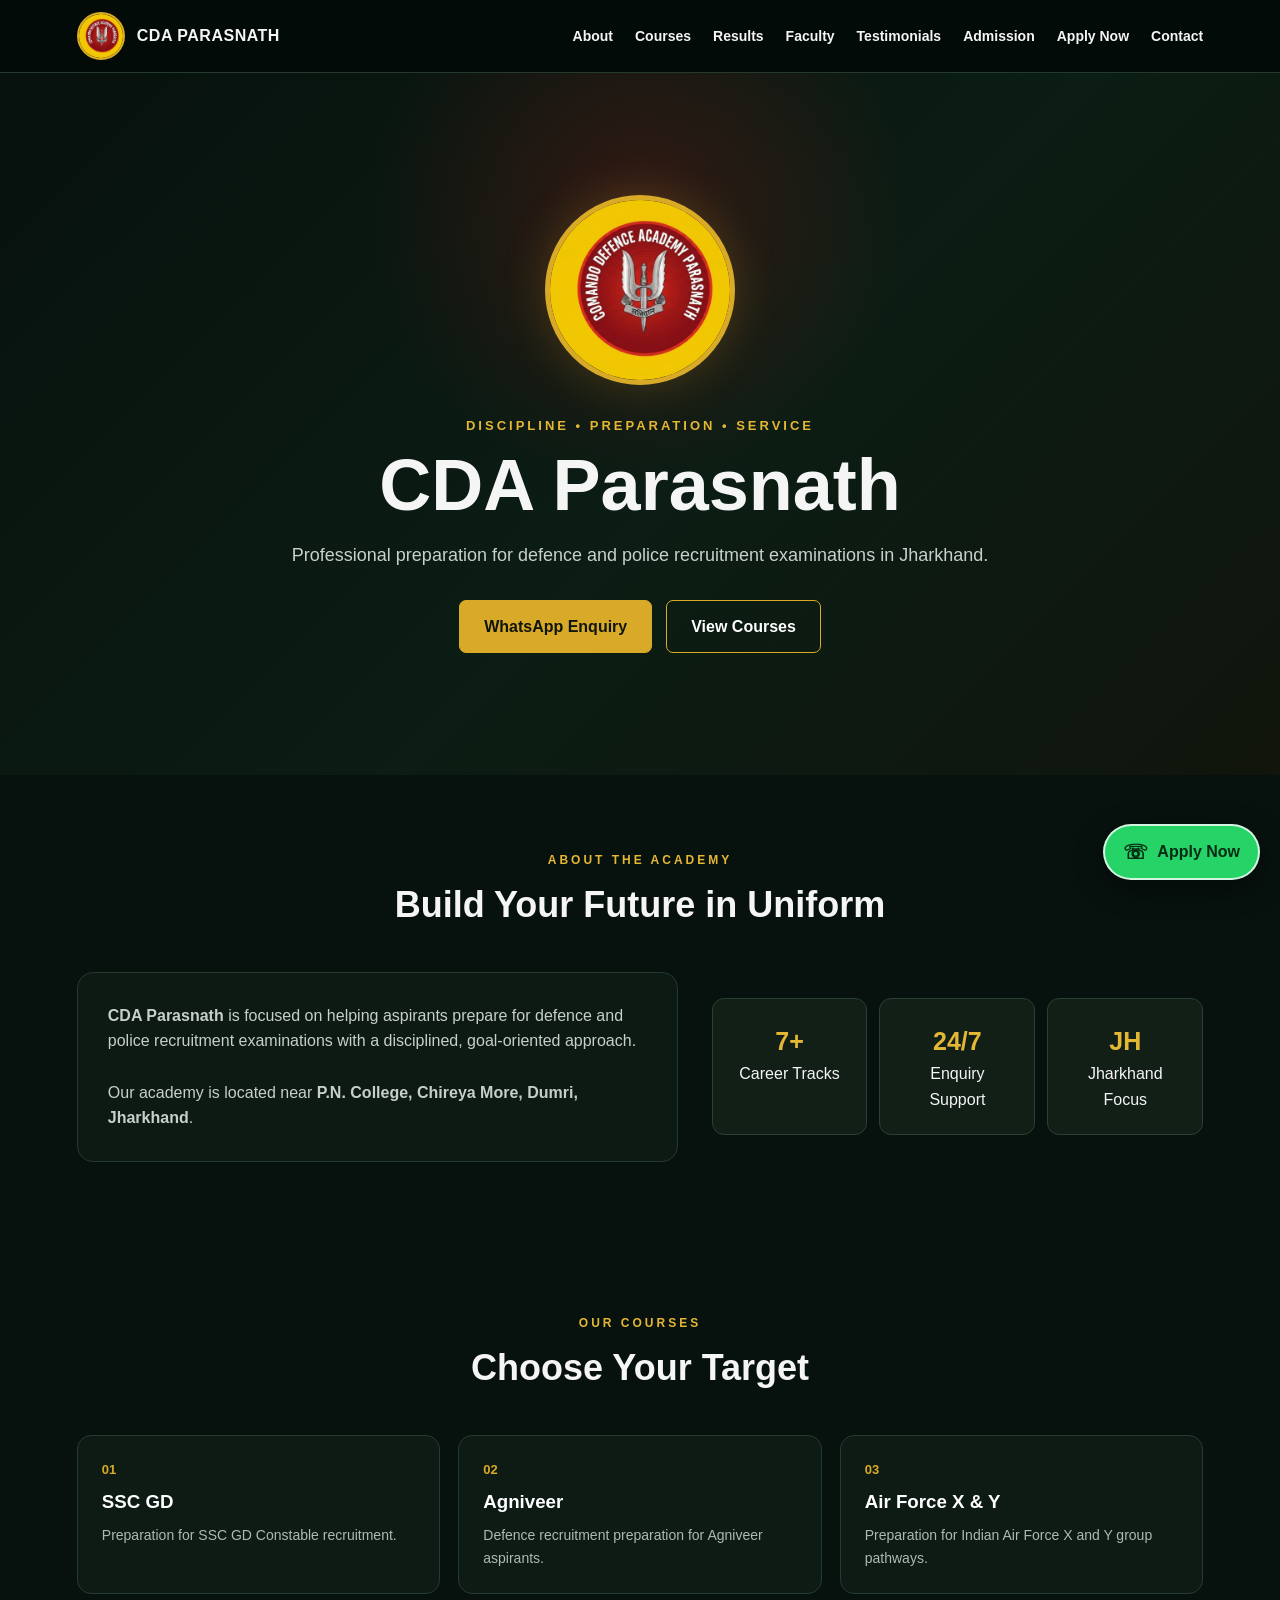
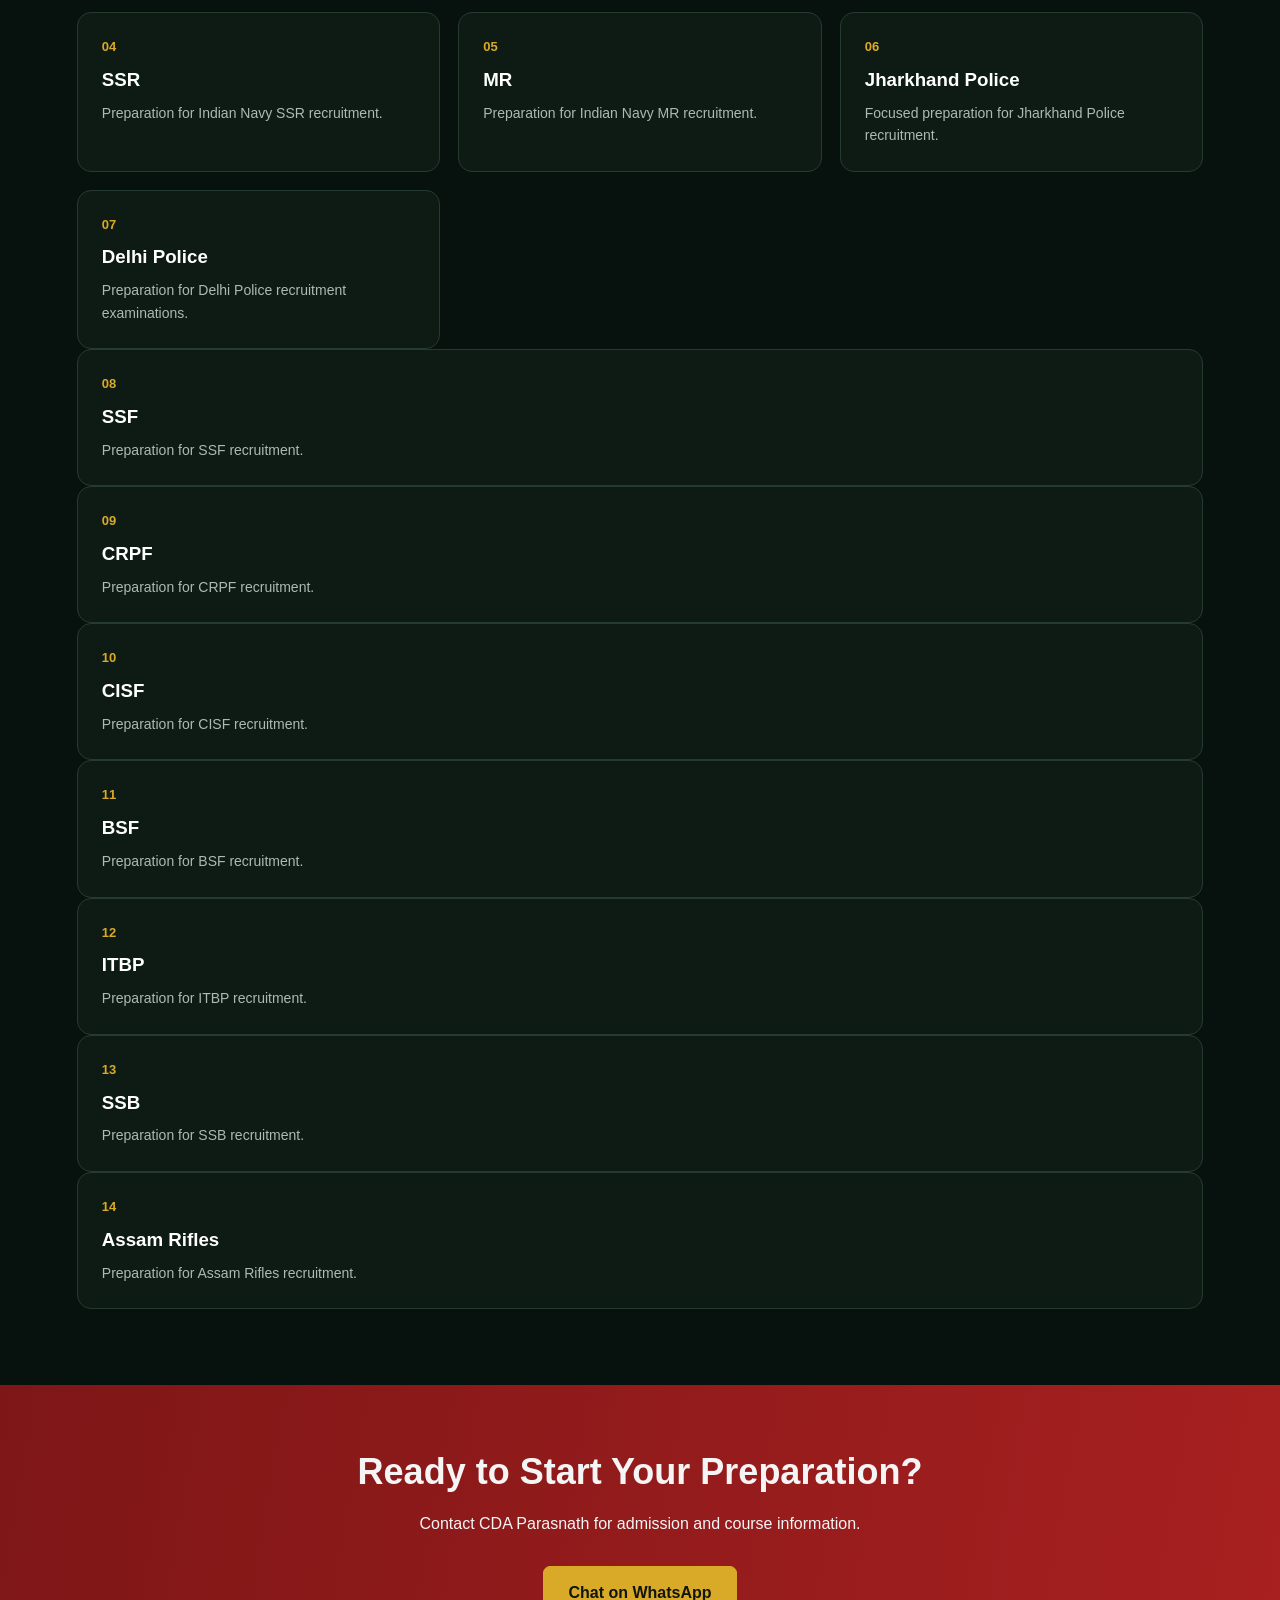
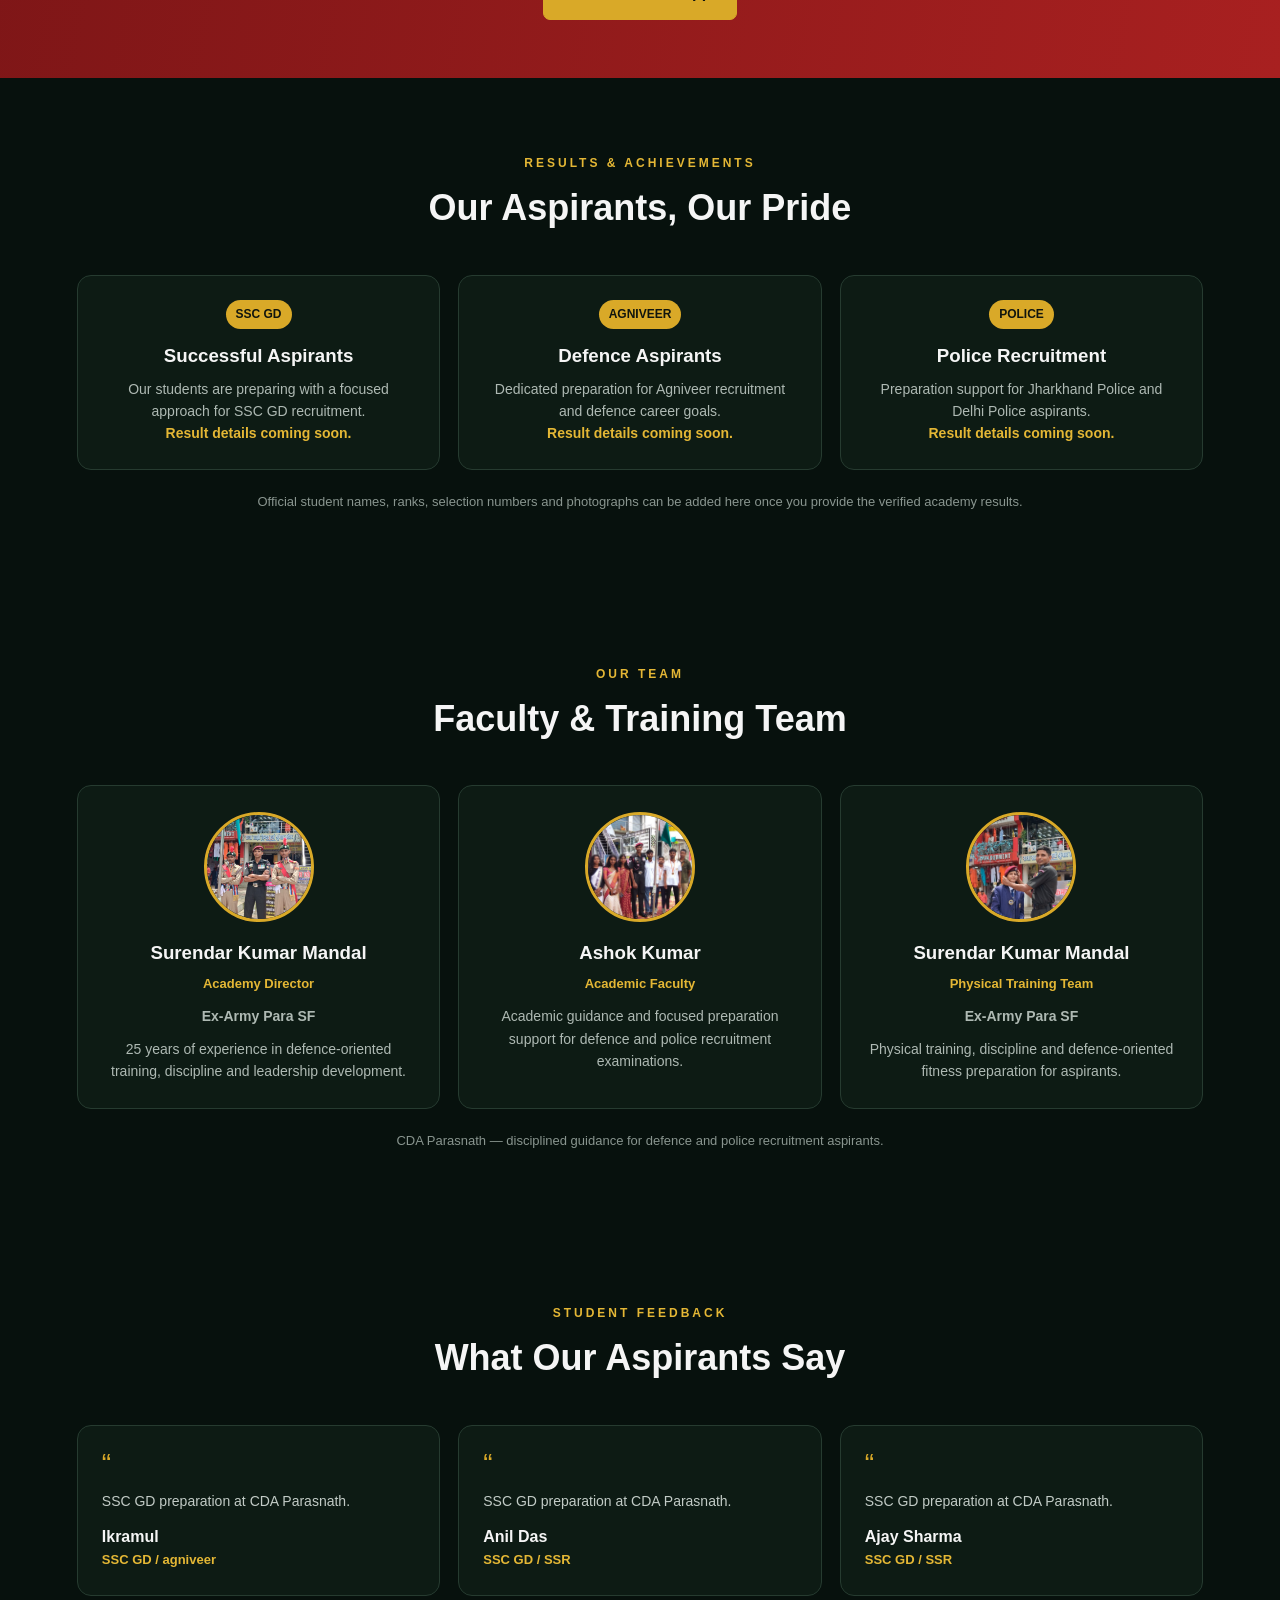
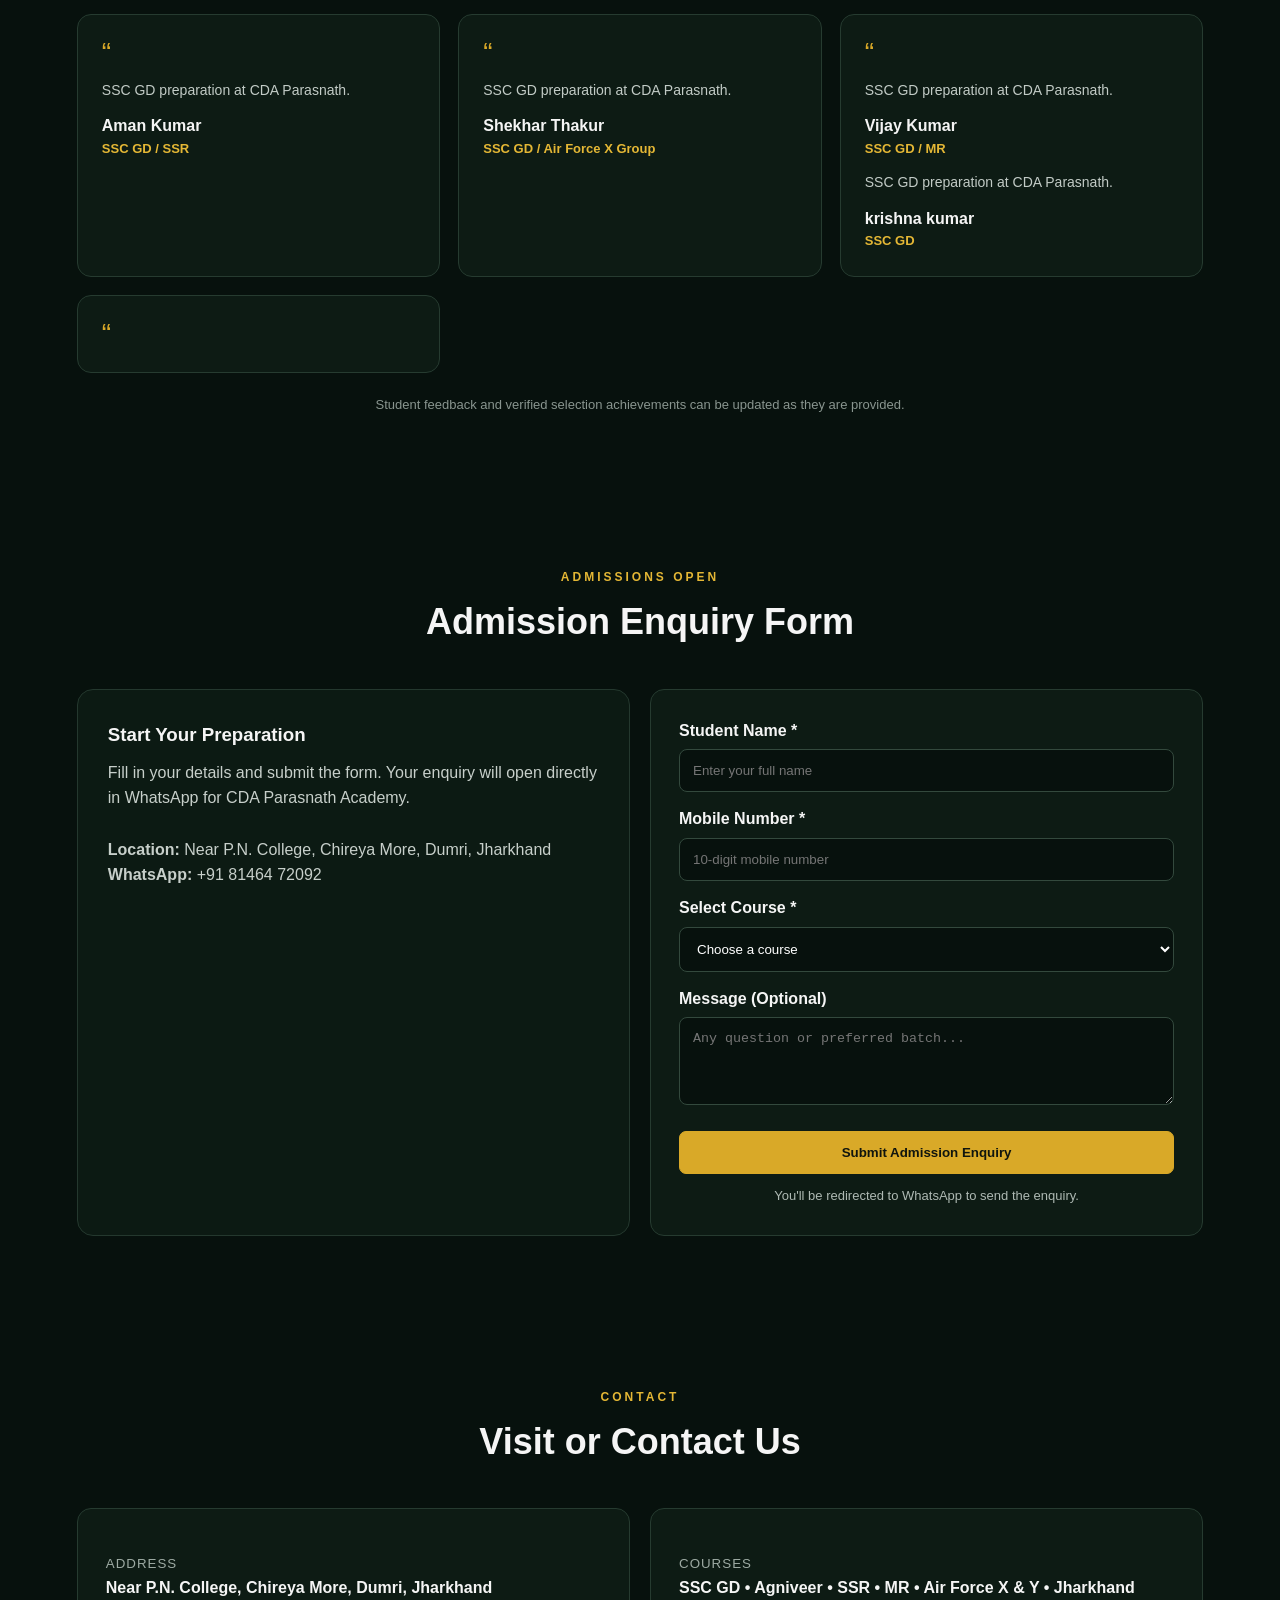
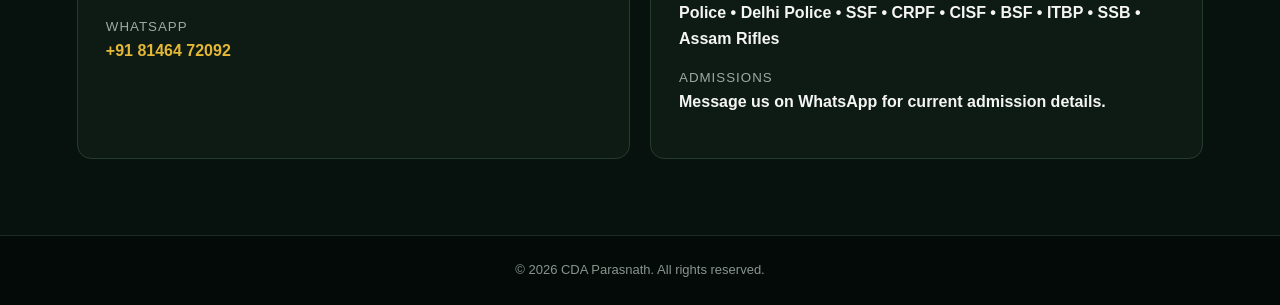
==== index.html @ 203c0324 "Update testimonials to remove 'Academy' from text" ====
<!DOCTYPE html>
<html lang="en">
<head>
<meta charset="UTF-8"> 
<meta name="google-site-verification" content="C_Dyrar8tDoeZRsS_siBRVAVrMG62JsPvqpy8KsR_mc" /> 
<meta name="viewport" content="width=device-width, initial-scale=1.0">
<title>CDA Parasnath </title>
<meta name="description" content="CDA Parasnath l , Dumri, Jharkhand — preparation for SSC GD, Agniveer, Air Force X/Y, SSR, MR and police recruitment exams.">
<style>
*{box-sizing:border-box;margin:0;padding:0}
html{scroll-behavior:smooth}
body{font-family:Arial,Helvetica,sans-serif;background:#07110d;color:#f5f5f5;line-height:1.6}
a{color:inherit;text-decoration:none}
.nav{position:sticky;top:0;z-index:20;background:rgba(4,12,9,.96);border-bottom:1px solid #26392f;padding:12px 6%}
.nav-inner{max-width:1200px;margin:auto;display:flex;align-items:center;justify-content:space-between;gap:20px}
.brand{display:flex;align-items:center;gap:12px;font-weight:800;letter-spacing:.5px}
.brand img{width:48px;height:48px;border-radius:50%;object-fit:cover;border:2px solid #d9a928}
.brand span{font-size:16px}
.menu{display:flex;gap:22px;font-size:14px;font-weight:700}
.menu a:hover{color:#e4b735}
.hero{min-height:78vh;display:grid;place-items:center;text-align:center;padding:70px 6%;background:
radial-gradient(circle at 50% 20%,rgba(155,25,24,.28),transparent 32%),
linear-gradient(135deg,#07110d 0%,#0b1d14 55%,#11150c 100%)}
.hero-inner{max-width:900px}
.hero-logo{width:190px;height:190px;object-fit:cover;border-radius:50%;border:5px solid #d9a928;box-shadow:0 0 45px rgba(217,169,40,.22);margin-bottom:24px}
.kicker{color:#e4b735;font-weight:800;letter-spacing:3px;text-transform:uppercase;font-size:13px}
h1{font-size:clamp(38px,7vw,72px);line-height:1.02;margin:12px 0 18px}
.hero p{max-width:720px;margin:auto;color:#c9d0cc;font-size:18px}
.buttons{display:flex;justify-content:center;gap:14px;flex-wrap:wrap;margin-top:30px}
.btn{padding:13px 24px;border-radius:7px;font-weight:800;border:1px solid #d9a928;display:inline-block}
.btn-primary{background:#d9a928;color:#10150e}
.btn-secondary{background:transparent;color:white}
.section{padding:76px 6%}
.container{max-width:1200px;margin:auto}
.section-title{text-align:center;margin-bottom:38px}
.section-title .kicker{font-size:12px}
.section-title h2{font-size:36px;margin-top:6px}
.about{display:grid;grid-template-columns:1.1fr .9fr;gap:34px;align-items:center}
.panel{background:#0c1a13;border:1px solid #24382e;border-radius:16px;padding:30px}
.panel p{color:#c7cfca}
.stats{display:grid;grid-template-columns:repeat(3,1fr);gap:12px}
.stat{padding:22px;text-align:center;border-radius:12px;background:#111f17;border:1px solid #2b4034}
.stat b{display:block;color:#e4b735;font-size:25px}
.courses{display:grid;grid-template-columns:repeat(3,1fr);gap:18px}
.card{background:#0d1b14;border:1px solid #263b30;border-radius:14px;padding:24px;transition:.2s}
.card:hover{transform:translateY(-4px);border-color:#d9a928}
.card .num{color:#d9a928;font-weight:900;font-size:13px}
.card h3{margin:7px 0;color:#fff}
.card p{color:#aeb9b3;font-size:14px}
.cta{background:linear-gradient(100deg,#7e1617,#a82020);text-align:center;padding:58px 6%}
.cta h2{font-size:36px;margin-bottom:10px}
.contact{display:grid;grid-template-columns:1fr 1fr;gap:20px}
.contact-box{background:#0d1b14;border:1px solid #263b30;border-radius:14px;padding:28px}
.contact-item{margin:16px 0}
.contact-item small{display:block;color:#9daaa3;text-transform:uppercase;letter-spacing:1px}
.contact-item a{color:#e4b735;font-weight:800}
footer{padding:24px 6%;text-align:center;color:#89958f;background:#040a07;border-top:1px solid #1d2b24;font-size:13px}
@media(max-width:800px){
.menu{display:none}
.about,.contact{grid-template-columns:1fr}
.courses{grid-template-columns:1fr 1fr}
.stats{grid-template-columns:1fr}
.hero{min-height:72vh;padding-top:55px}
}
@media(max-width:520px){
.courses{grid-template-columns:1fr}
.hero-logo{width:150px;height:150px}
.section{padding:55px 5%}
}

.results-grid{display:grid;grid-template-columns:repeat(3,1fr);gap:18px}
.result-card{background:#0d1b14;border:1px solid #263b30;border-radius:14px;padding:24px}
.result-card .badge{display:inline-block;color:#07110d;background:#d9a928;font-size:12px;font-weight:900;padding:5px 9px;border-radius:5px;margin-bottom:12px}
.result-card h3{margin-bottom:8px}
.result-card p{color:#aeb9b3;font-size:14px}
.result-card strong{color:#e4b735}
.results-note{text-align:center;margin-top:22px;color:#89958f;font-size:13px}
@media(max-width:800px){.results-grid{grid-template-columns:1fr 1fr}}
@media(max-width:520px){.results-grid{grid-template-columns:1fr}}


.results-grid{display:grid;grid-template-columns:repeat(3,1fr);gap:18px}
.result-card{background:#0d1b14;border:1px solid #263b30;border-radius:14px;padding:24px;text-align:center}
.result-card .badge{display:inline-block;padding:5px 10px;border-radius:20px;background:#d9a928;color:#10150e;font-size:12px;font-weight:900;margin-bottom:12px}
.result-card h3{margin-bottom:7px}
.result-card p{color:#aeb9b3;font-size:14px}
.result-note{margin-top:22px;text-align:center;color:#89958f;font-size:13px}
@media(max-width:800px){.results-grid{grid-template-columns:1fr 1fr}}
@media(max-width:520px){.results-grid{grid-template-columns:1fr}}


.faculty-grid{display:grid;grid-template-columns:repeat(3,1fr);gap:18px}
.faculty-card{background:#0d1b14;border:1px solid #263b30;border-radius:14px;padding:26px;text-align:center}
.faculty-photo{width:92px;height:92px;margin:0 auto 16px;border-radius:50%;display:flex;align-items:center;justify-content:center;background:#111f17;border:2px solid #d9a928;font-size:32px}
.faculty-card h3{margin-bottom:6px}
.faculty-role{color:#e4b735;font-size:13px;font-weight:800}
.faculty-card p{margin-top:10px;color:#aeb9b3;font-size:14px}
.faculty-note{text-align:center;color:#89958f;font-size:13px;margin-top:22px}
@media(max-width:800px){.faculty-grid{grid-template-columns:1fr 1fr}}
@media(max-width:520px){.faculty-grid{grid-template-columns:1fr}}


.whatsapp-apply{
  position:fixed;
  right:20px;
  bottom:20px;
  z-index:50;
  display:flex;
  align-items:center;
  gap:9px;
  padding:13px 18px;
  border-radius:999px;
  background:#25D366;
  color:#062b14;
  font-weight:900;
  box-shadow:0 8px 28px rgba(0,0,0,.35);
  border:2px solid rgba(255,255,255,.8);
  transition:transform .2s, box-shadow .2s;
}
.whatsapp-apply:hover{
  transform:translateY(-3px);
  box-shadow:0 12px 32px rgba(0,0,0,.45);
}
.whatsapp-icon{font-size:20px;line-height:1}
@media(max-width:520px){
  .whatsapp-apply{right:12px;bottom:12px;padding:12px 15px;font-size:13px}
}


.testimonials-grid{display:grid;grid-template-columns:repeat(3,1fr);gap:18px}
.testimonial-card{background:#0d1b14;border:1px solid #263b30;border-radius:14px;padding:24px}
.testimonial-card .quote{font-size:28px;color:#d9a928;line-height:1}
.testimonial-card p{color:#c2cbc6;font-size:14px;margin:12px 0}
.testimonial-name{font-weight:900}
.testimonial-course{color:#e4b735;font-size:13px;font-weight:800}
@media(max-width:800px){.testimonials-grid{grid-template-columns:1fr 1fr}}
@media(max-width:520px){.testimonials-grid{grid-template-columns:1fr}}

</style>
</head>
<body>

<nav class="nav">
  <div class="nav-inner">
    <a class="brand" href="#home">
      <img src="[data-uri]" alt="CDA Parasnath Academy Logo">
      <span>CDA PARASNATH </span>
    </a>
    <div class="menu">
      <a href="#about">About</a>
      <a href="#courses">Courses</a>
      <a href="#results">Results</a>
      <a href="#faculty">Faculty</a>
      <a href="#testimonials">Testimonials</a>
      <a href="#admission">Admission</a>
      <a href="https://wa.me/918146472092?text=Hello%20CDA%20Parasnath%20Academy,%20I%20want%20to%20apply." target="_blank">Apply Now</a>
      <a href="#contact">Contact</a>
    </div>
  </div>
</nav>

<section class="hero" id="home">
  <div class="hero-inner">
    <img class="hero-logo" src="[data-uri]" alt="CDA Parasnath Academy">
    <div class="kicker">Discipline • Preparation • Service</div>
    <h1>CDA Parasnath<br> </h1>
    <p>Professional preparation for defence and police recruitment examinations in Jharkhand.</p>
    <div class="buttons">
      <a class="btn btn-primary" href="https://wa.me/918146472092" target="_blank">WhatsApp Enquiry</a>
      <a class="btn btn-secondary" href="#courses">View Courses</a>
    </div>
  </div>
</section>

<section class="section" id="about">
  <div class="container">
    <div class="section-title">
      <div class="kicker">About the Academy</div>
      <h2>Build Your Future in Uniform</h2>
    </div>
    <div class="about">
      <div class="panel">
        <p><strong>CDA Parasnath </strong> is focused on helping aspirants prepare for defence and police recruitment examinations with a disciplined, goal-oriented approach.</p>
        <br>
        <p>Our academy is located near <strong>P.N. College, Chireya More, Dumri, Jharkhand</strong>.</p>
      </div>
      <div class="stats">
        <div class="stat"><b>7+</b><span>Career Tracks</span></div>
        <div class="stat"><b>24/7</b><span>Enquiry Support</span></div>
        <div class="stat"><b>JH</b><span>Jharkhand Focus</span></div>
      </div>
    </div>
  </div>
</section>

<section class="section" id="courses">
  <div class="container">
    <div class="section-title">
      <div class="kicker">Our Courses</div>
      <h2>Choose Your Target</h2>
    </div>
    <div class="courses">
      <div class="card"><div class="num">01</div><h3>SSC GD</h3><p>Preparation for SSC GD Constable recruitment.</p></div>
      <div class="card"><div class="num">02</div><h3>Agniveer</h3><p>Defence recruitment preparation for Agniveer aspirants.</p></div>
      <div class="card"><div class="num">03</div><h3>Air Force X & Y</h3><p>Preparation for Indian Air Force X and Y group pathways.</p></div>
      <div class="card"><div class="num">04</div><h3>SSR</h3><p>Preparation for Indian Navy SSR recruitment.</p></div>
      <div class="card"><div class="num">05</div><h3>MR</h3><p>Preparation for Indian Navy MR recruitment.</p></div>
      <div class="card"><div class="num">06</div><h3>Jharkhand Police</h3><p>Focused preparation for Jharkhand Police recruitment.</p></div>
      <div class="card"><div class="num">07</div><h3>Delhi Police</h3><p>Preparation for Delhi Police recruitment examinations.</p></div>
    </div>
  </div>
<div class="card"><div class="num">08</div><h3>SSF</h3><p>Preparation for SSF recruitment.</p></div>
<div class="card"><div class="num">09</div><h3>CRPF</h3><p>Preparation for CRPF recruitment.</p></div>
<div class="card"><div class="num">10</div><h3>CISF</h3><p>Preparation for CISF recruitment.</p></div>
<div class="card"><div class="num">11</div><h3>BSF</h3><p>Preparation for BSF recruitment.</p></div>
<div class="card"><div class="num">12</div><h3>ITBP</h3><p>Preparation for ITBP recruitment.</p></div>
<div class="card"><div class="num">13</div><h3>SSB</h3><p>Preparation for SSB recruitment.</p></div>
<div class="card"><div class="num">14</div><h3>Assam Rifles</h3><p>Preparation for Assam Rifles recruitment.</p></div>
</section>

<section class="cta">
  <h2>Ready to Start Your Preparation?</h2>
  <p>Contact CDA Parasnath for admission and course information.</p>
  <div class="buttons">
    <a class="btn btn-primary" href="https://wa.me/918146472092" target="_blank">Chat on WhatsApp</a>
  </div>
</section>



<section class="section" id="results">
  <div class="container">
    <div class="section-title">
      <div class="kicker">Results & Achievements</div>
      <h2>Our Aspirants, Our Pride</h2>
    </div>

    <div class="results-grid">
      <div class="result-card">
        <span class="badge">SSC GD</span>
        <h3>Successful Aspirants</h3>
        <p>Our students are preparing with a focused approach for SSC GD recruitment.</p>
        <p><strong>Result details coming soon.</strong></p>
      </div>

      <div class="result-card">
        <span class="badge">AGNIVEER</span>
        <h3>Defence Aspirants</h3>
        <p>Dedicated preparation for Agniveer recruitment and defence career goals.</p>
        <p><strong>Result details coming soon.</strong></p>
      </div>

      <div class="result-card">
        <span class="badge">POLICE</span>
        <h3>Police Recruitment</h3>
        <p>Preparation support for Jharkhand Police and Delhi Police aspirants.</p>
        <p><strong>Result details coming soon.</strong></p>
      </div>
    </div>

    <p class="results-note">
      Official student names, ranks, selection numbers and photographs can be added here once you provide the verified academy results.
    </p>
  </div>
</section>



<section class="section" id="faculty">
  <div class="container">
    <div class="section-title">
      <div class="kicker">Our Team</div>
      <h2>Faculty & Training Team</h2>
    </div>

    <div class="faculty-grid">
      <div class="faculty-card">
        <img src="[data-uri]" alt="Surendar Kumar Mandal"
             style="width:110px;height:110px;object-fit:cover;border-radius:50%;border:3px solid #d9a928;margin:0 auto 16px;display:block;">
        <h3>Surendar Kumar Mandal</h3>
        <div class="faculty-role">Academy Director</div>
        <p><strong>Ex-Army Para SF</strong></p>
        <p>25 years of experience in defence-oriented training, discipline and leadership development.</p>
      </div>

      <div class="faculty-card">
        <img src="[data-uri]" alt="CDA Parasnath Academy Academic Faculty"
             style="width:110px;height:110px;object-fit:cover;border-radius:50%;border:3px solid #d9a928;margin:0 auto 16px;display:block;">
        <h3>Ashok Kumar</h3>
        <div class="faculty-role">Academic Faculty</div>
        <p>Academic guidance and focused preparation support for defence and police recruitment examinations.</p>
      </div>

      <div class="faculty-card">
        <img src="[data-uri]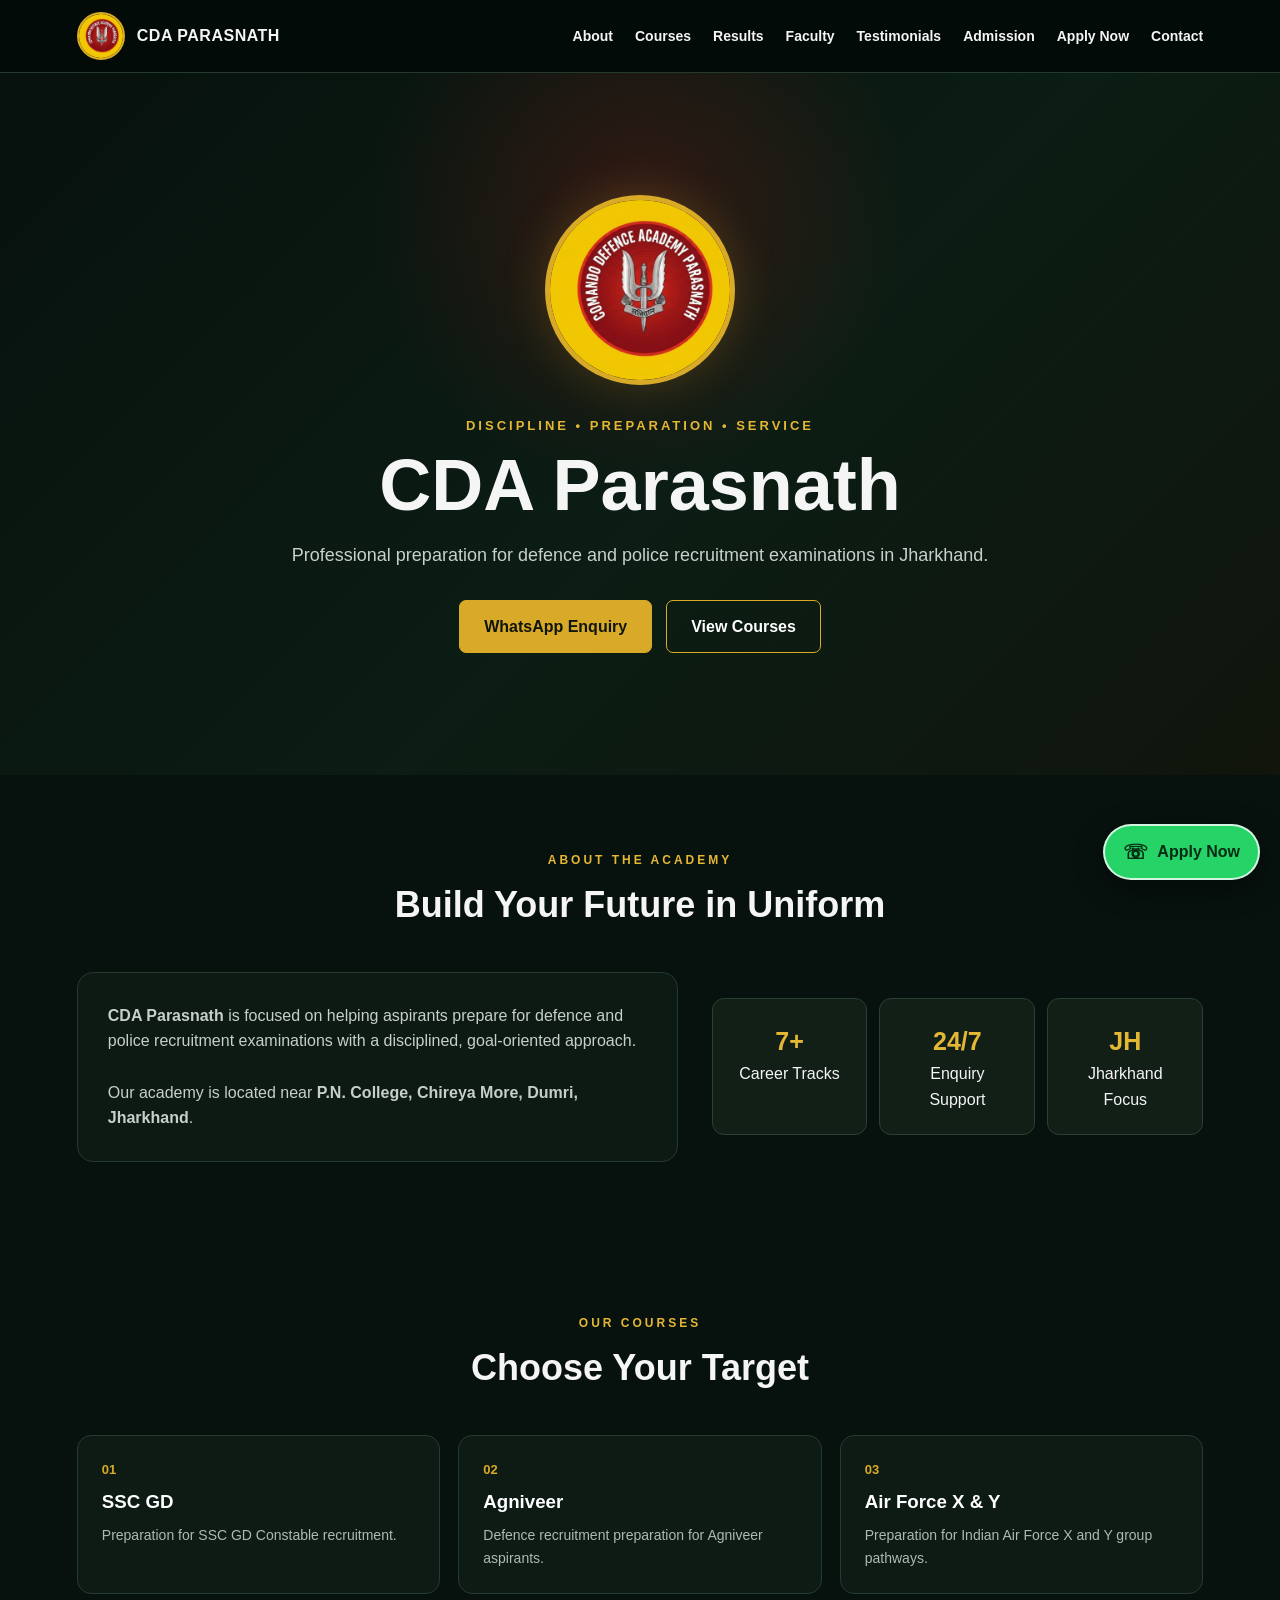
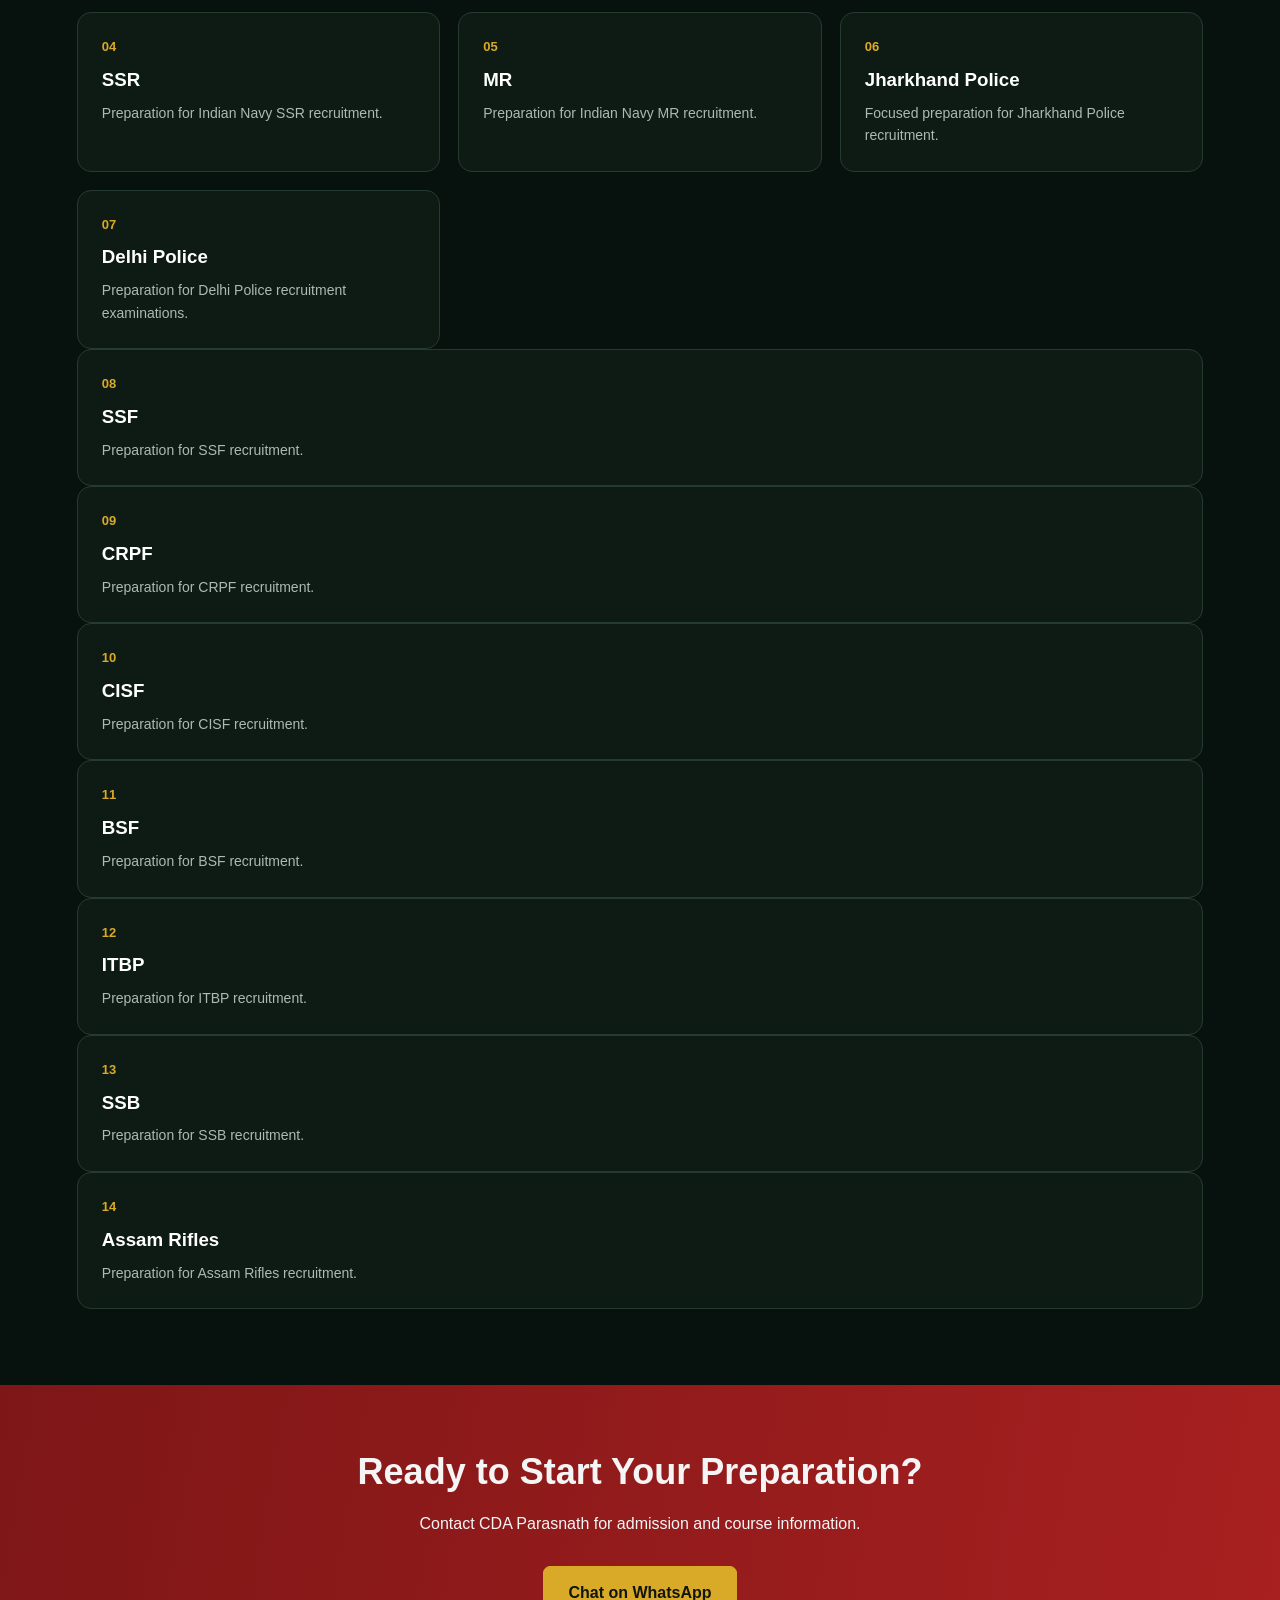
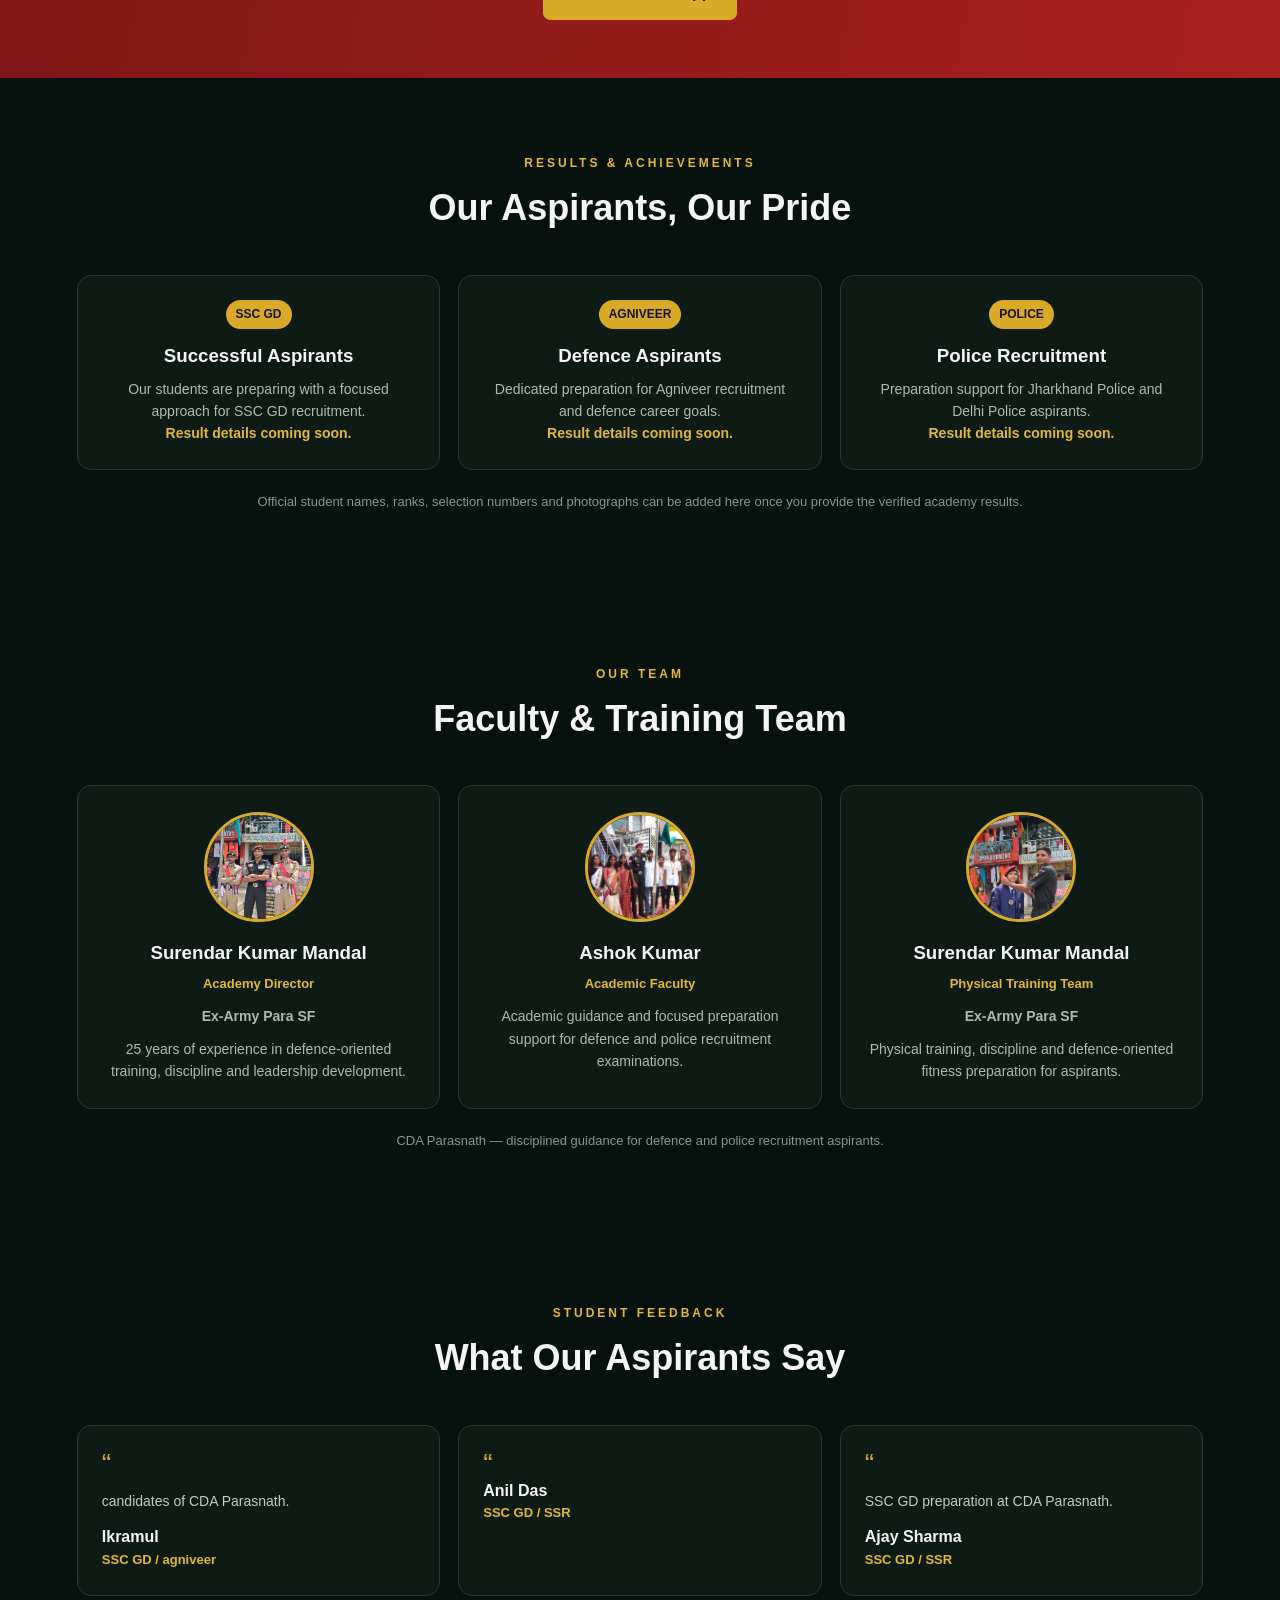
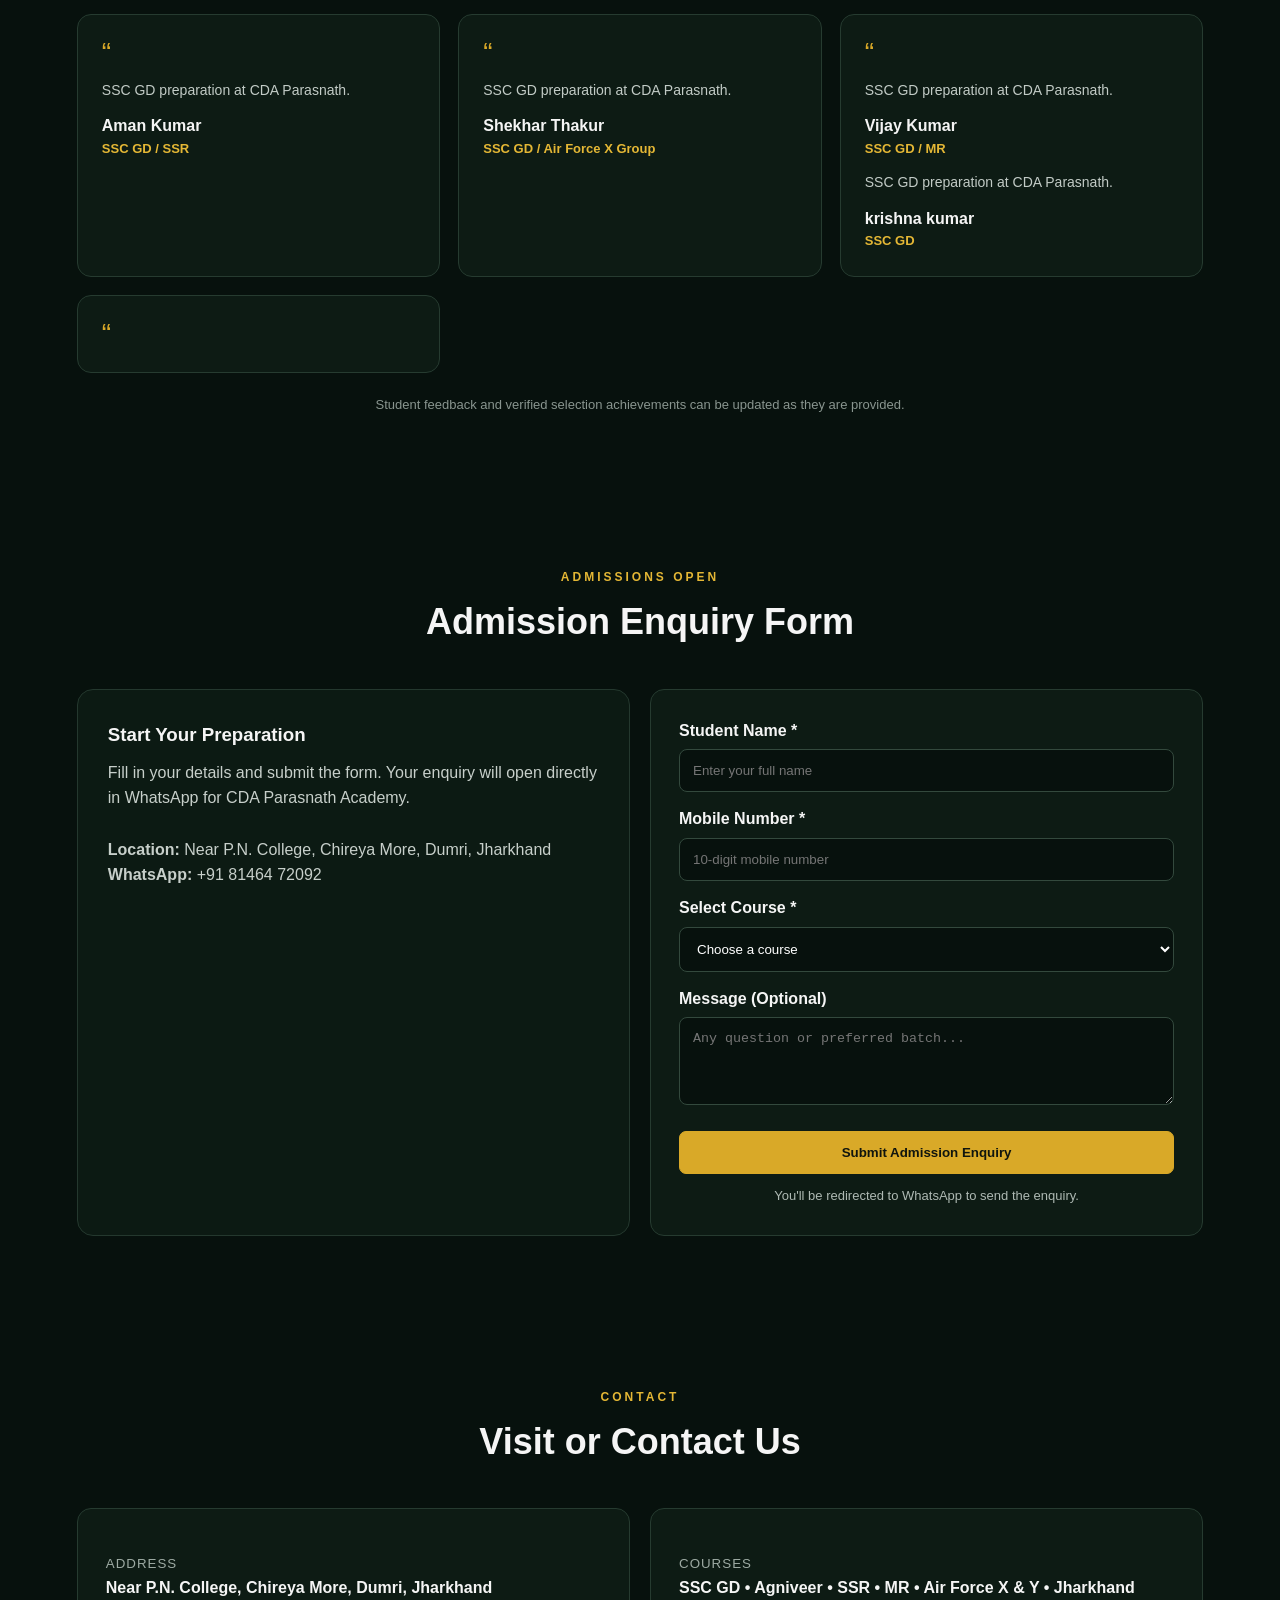
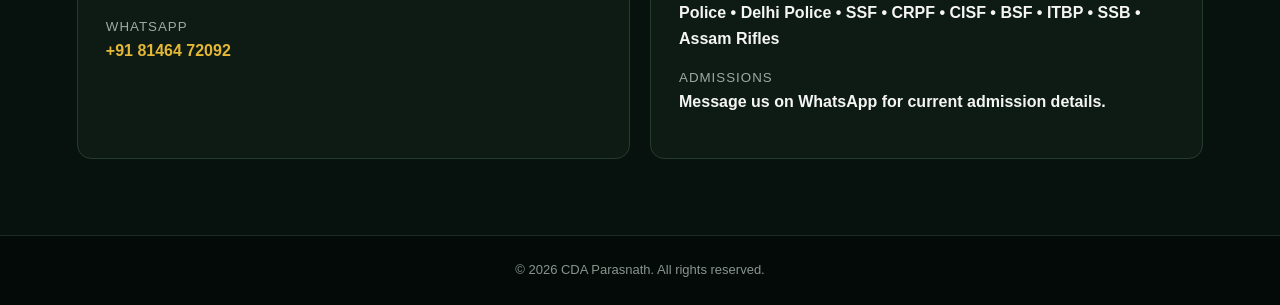
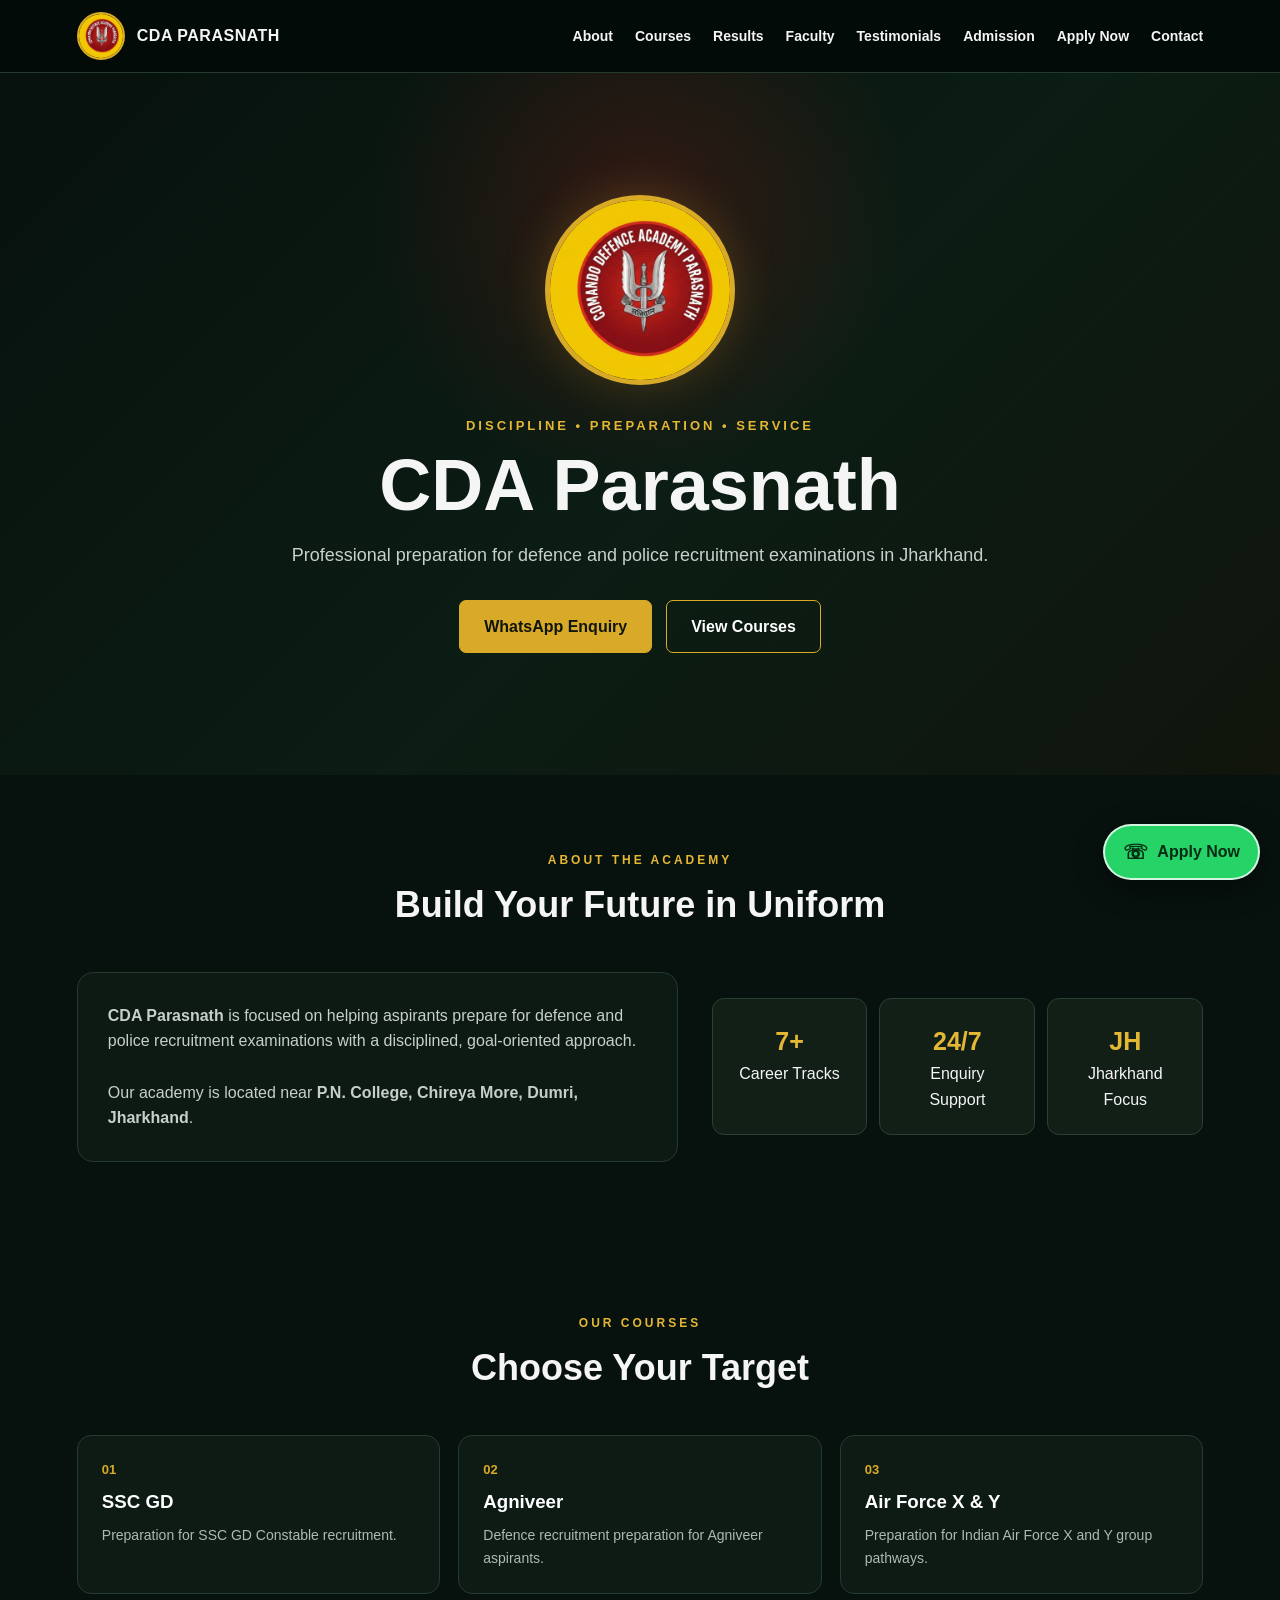
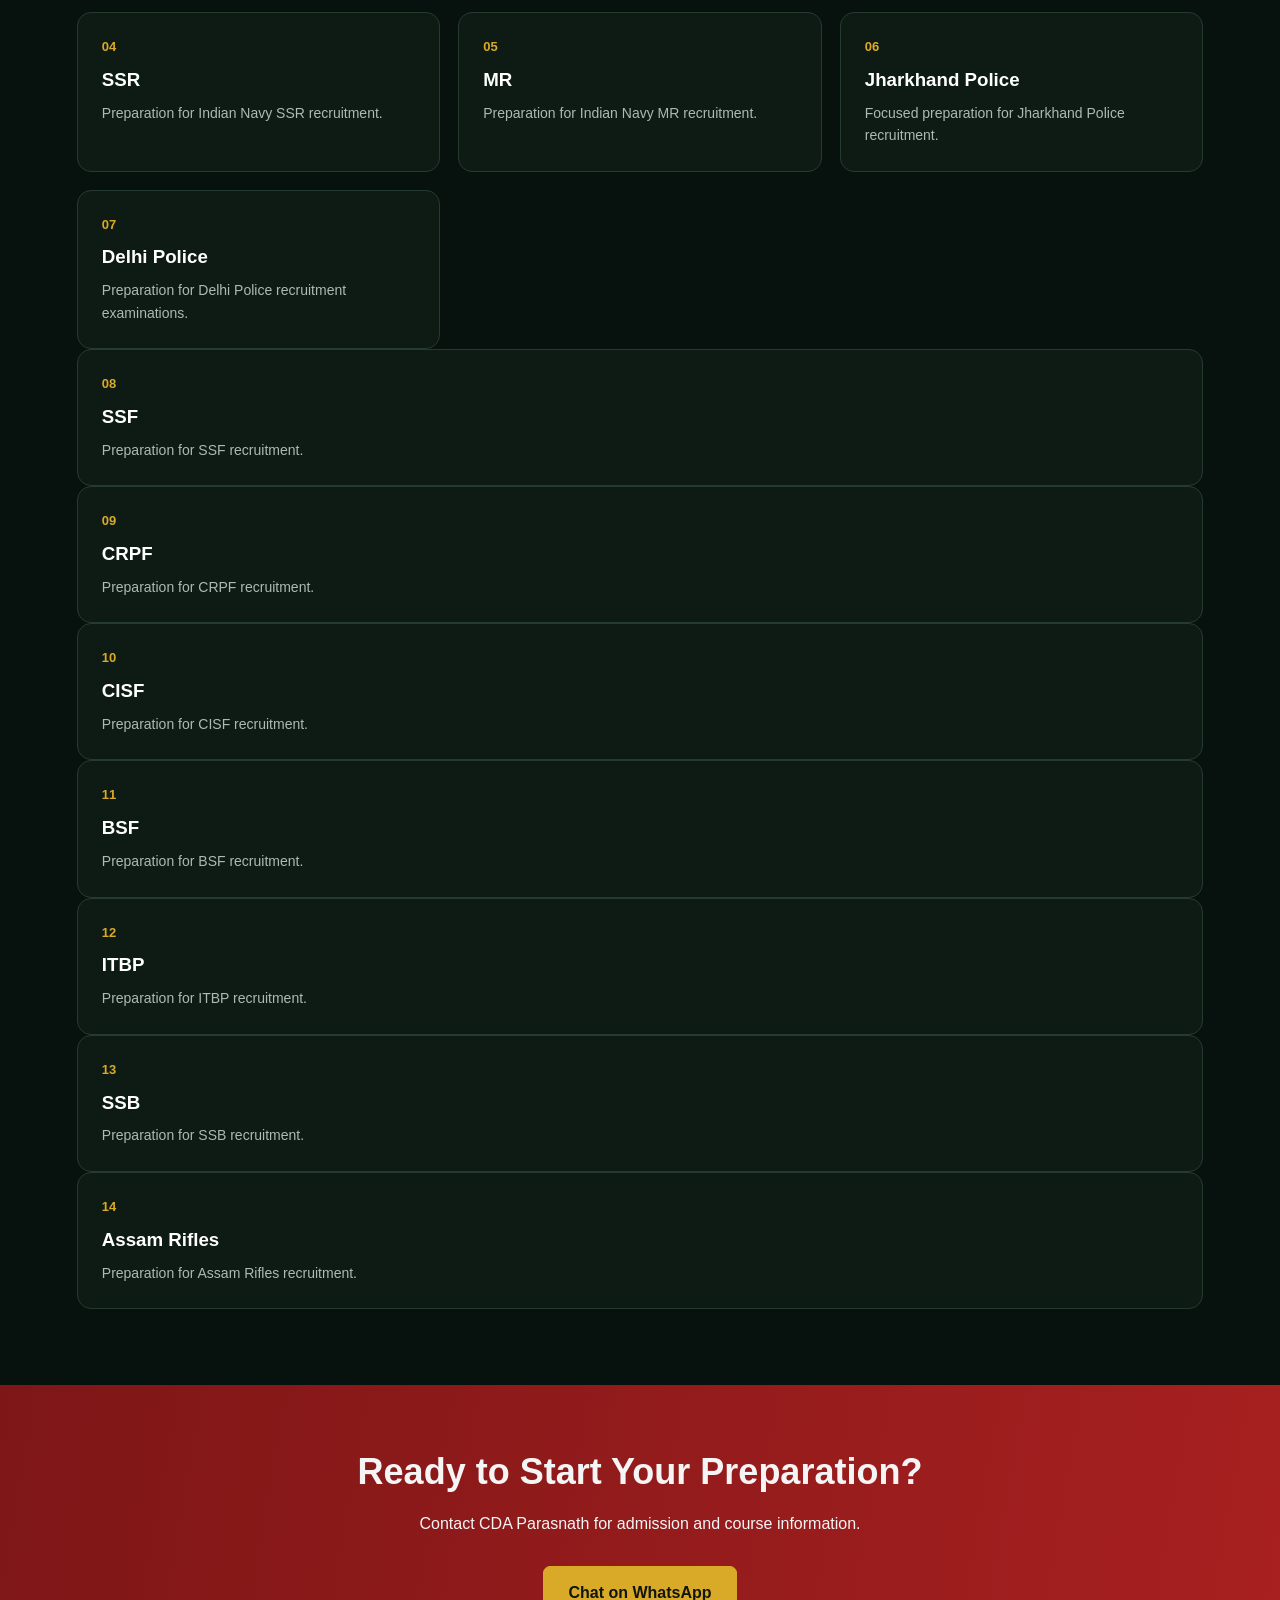
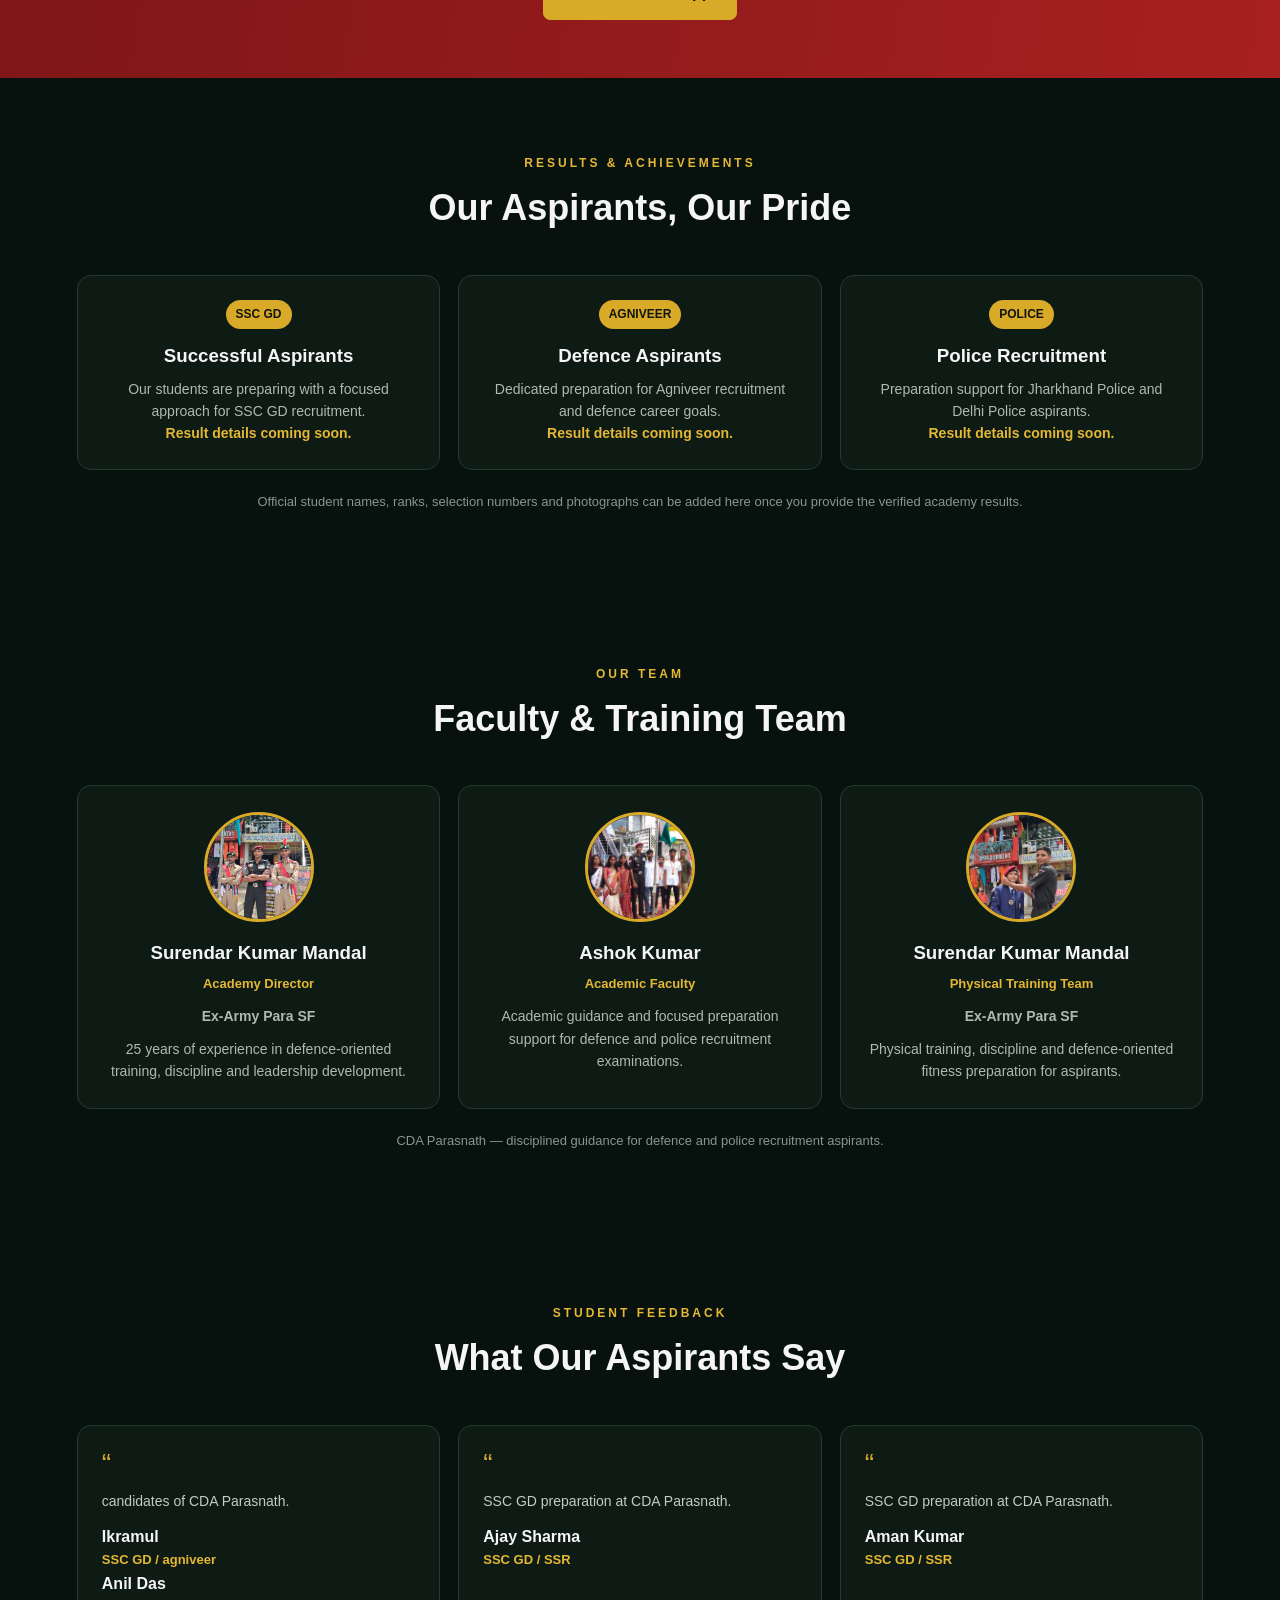
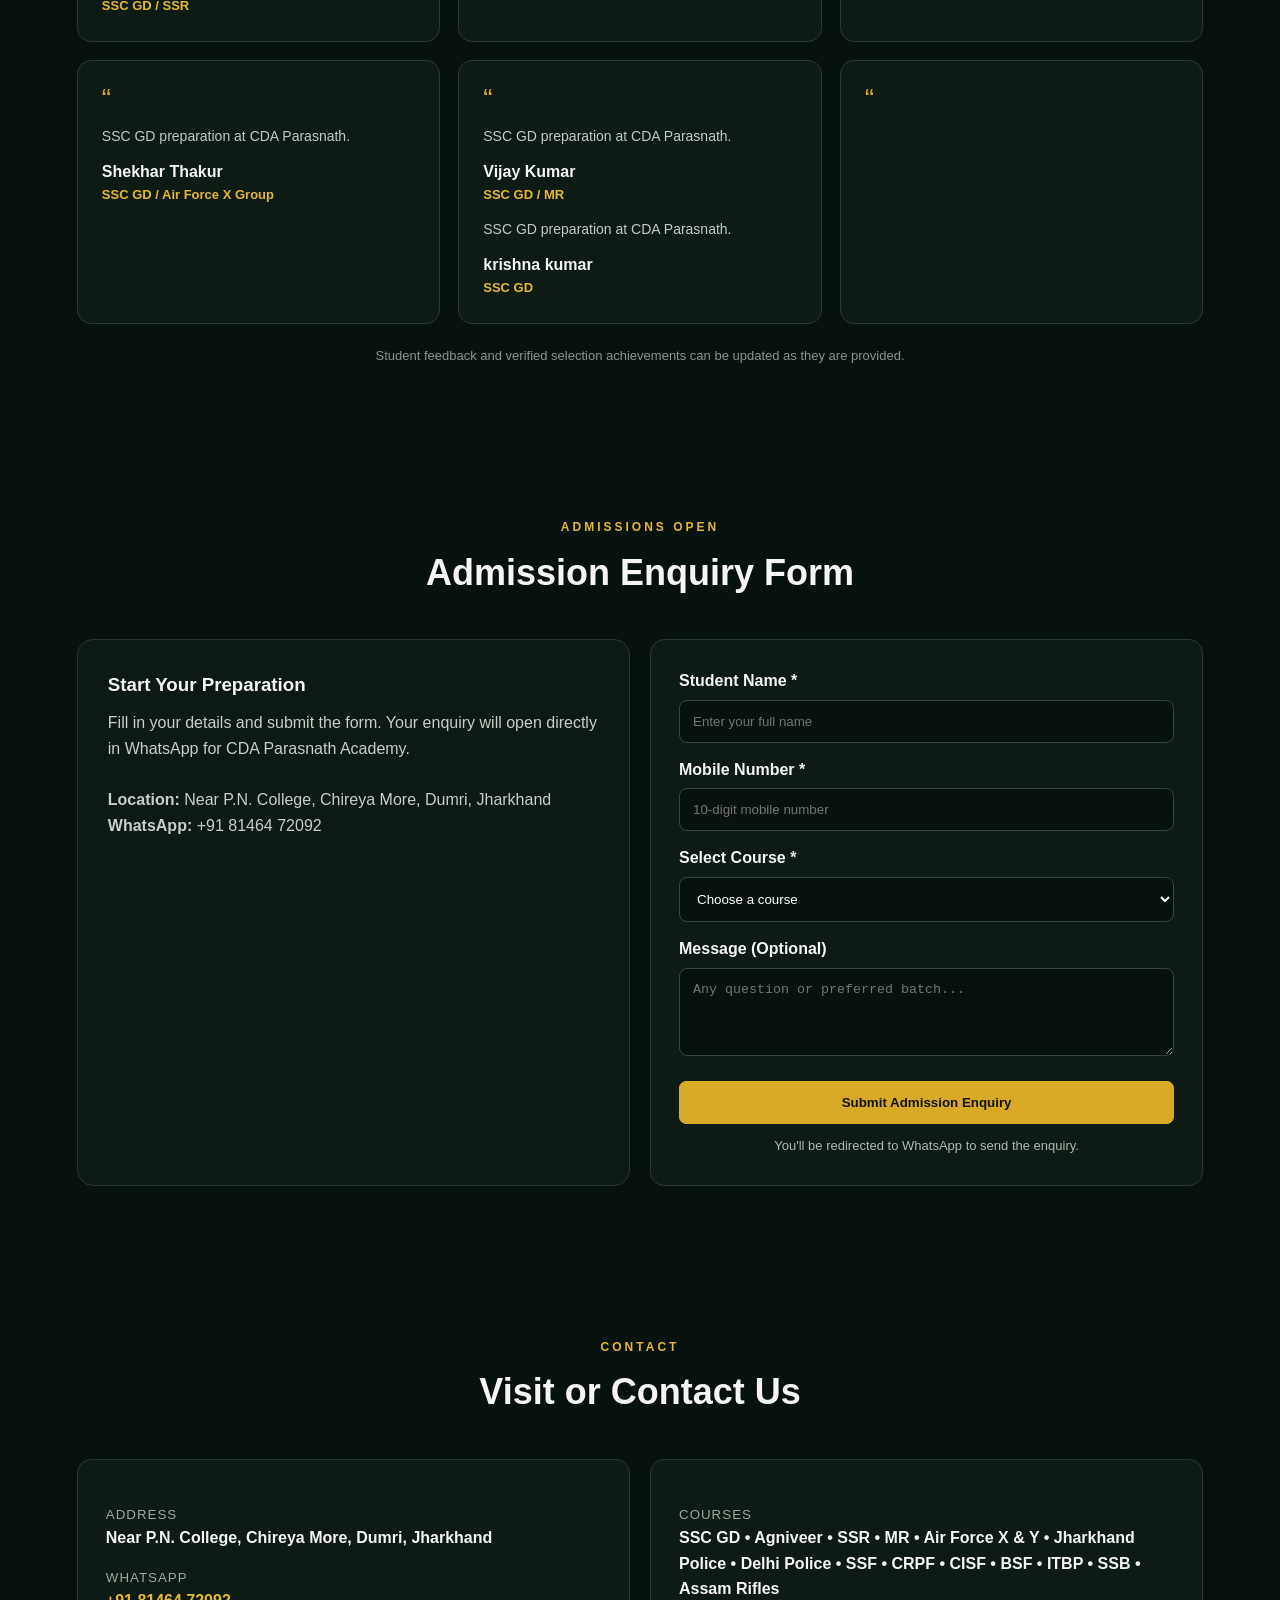
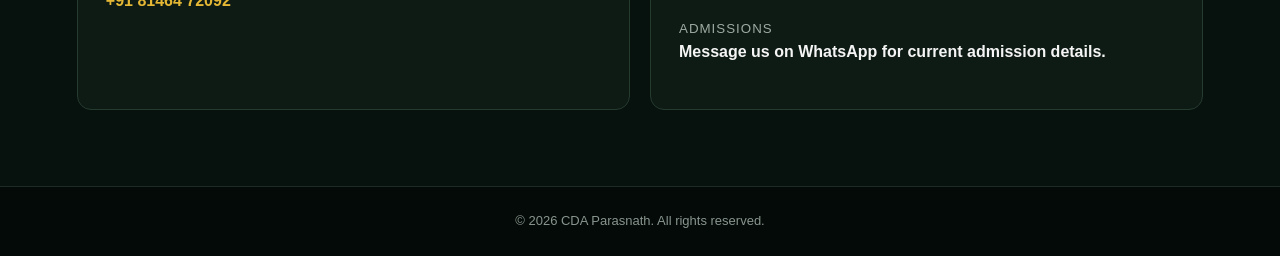
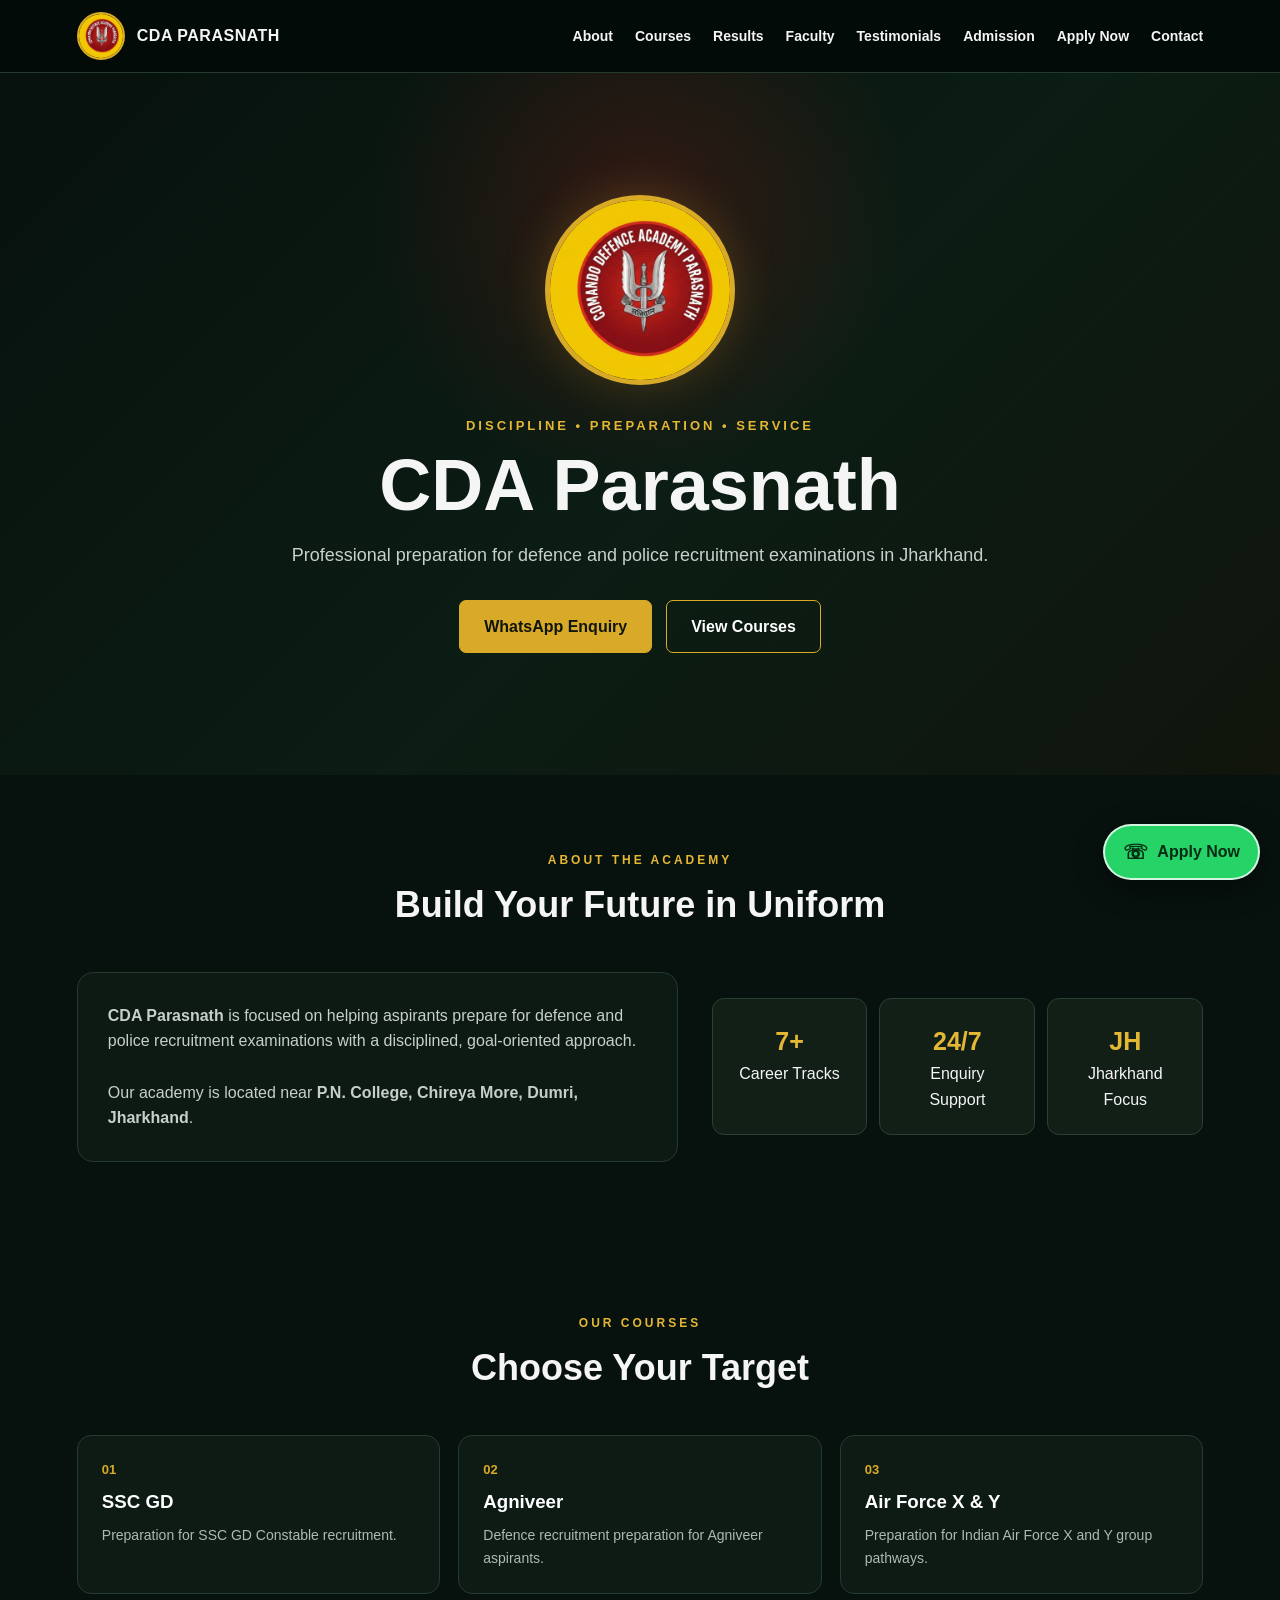
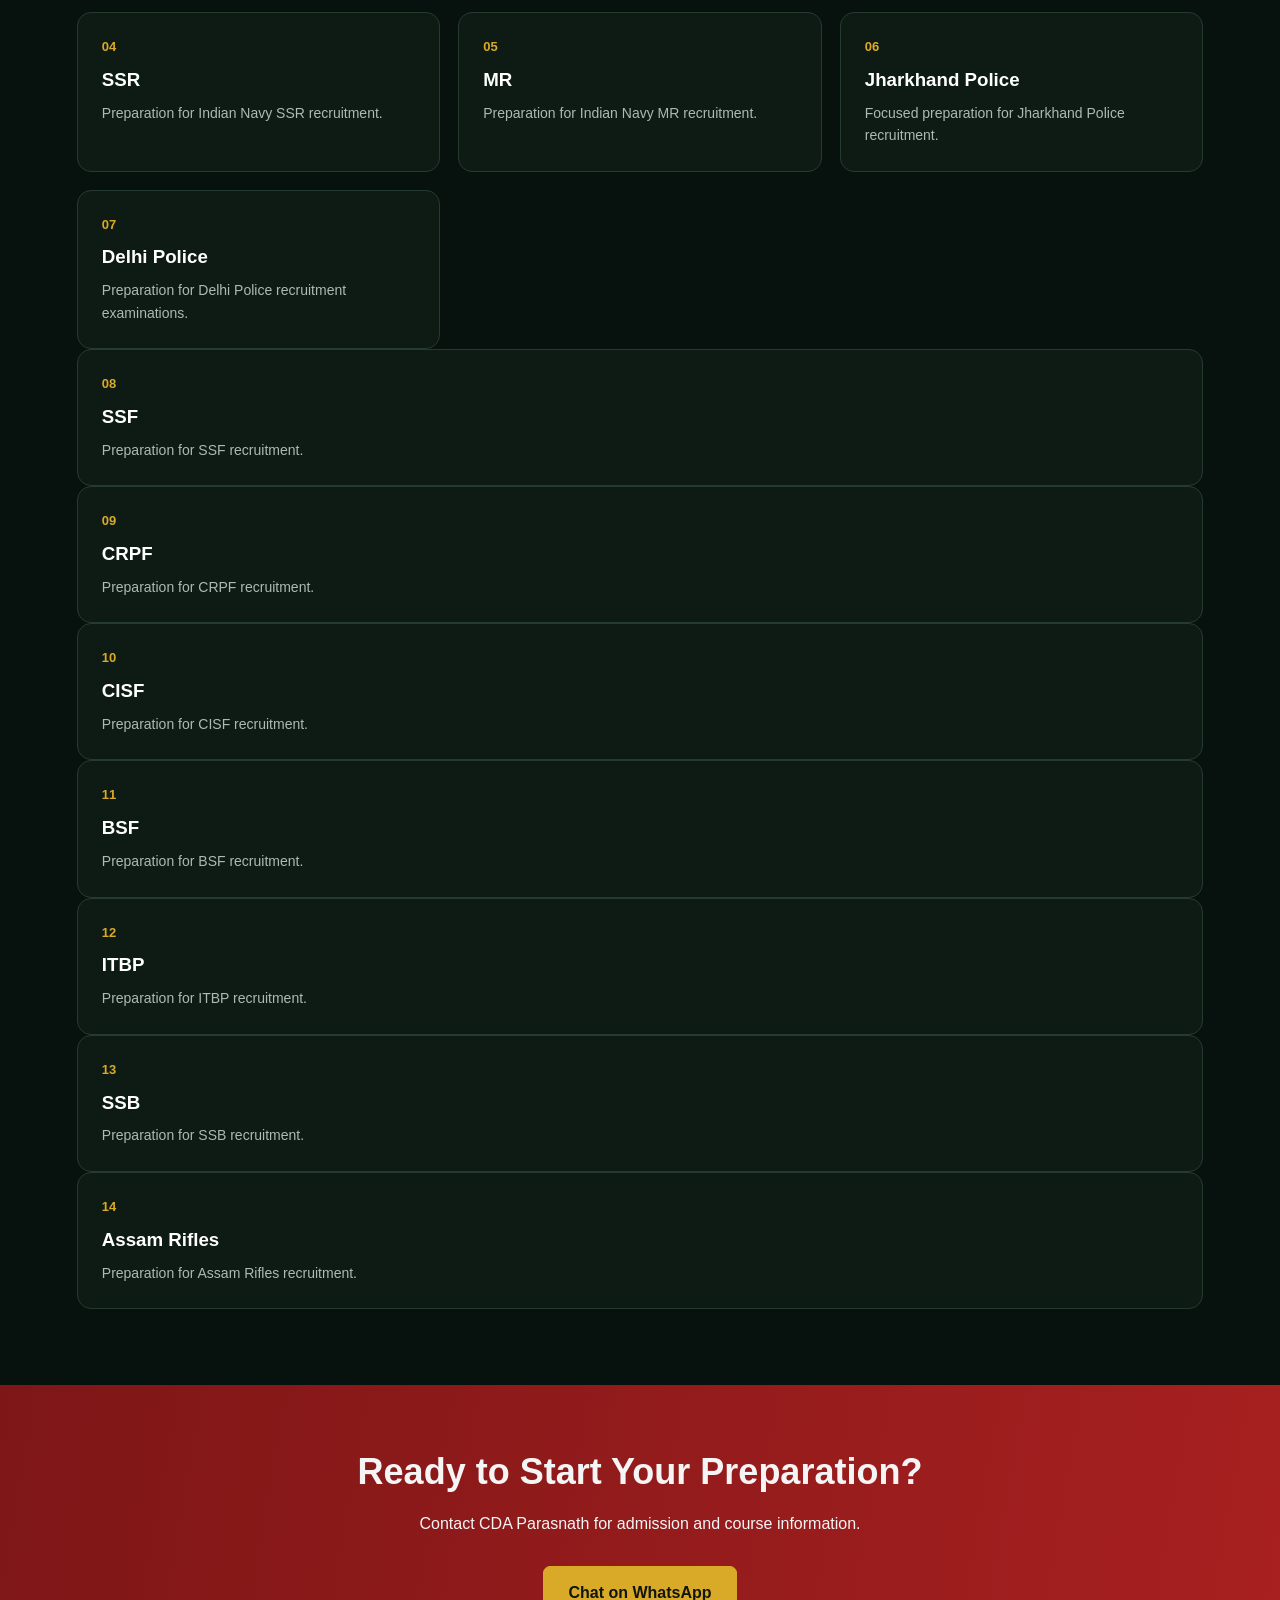
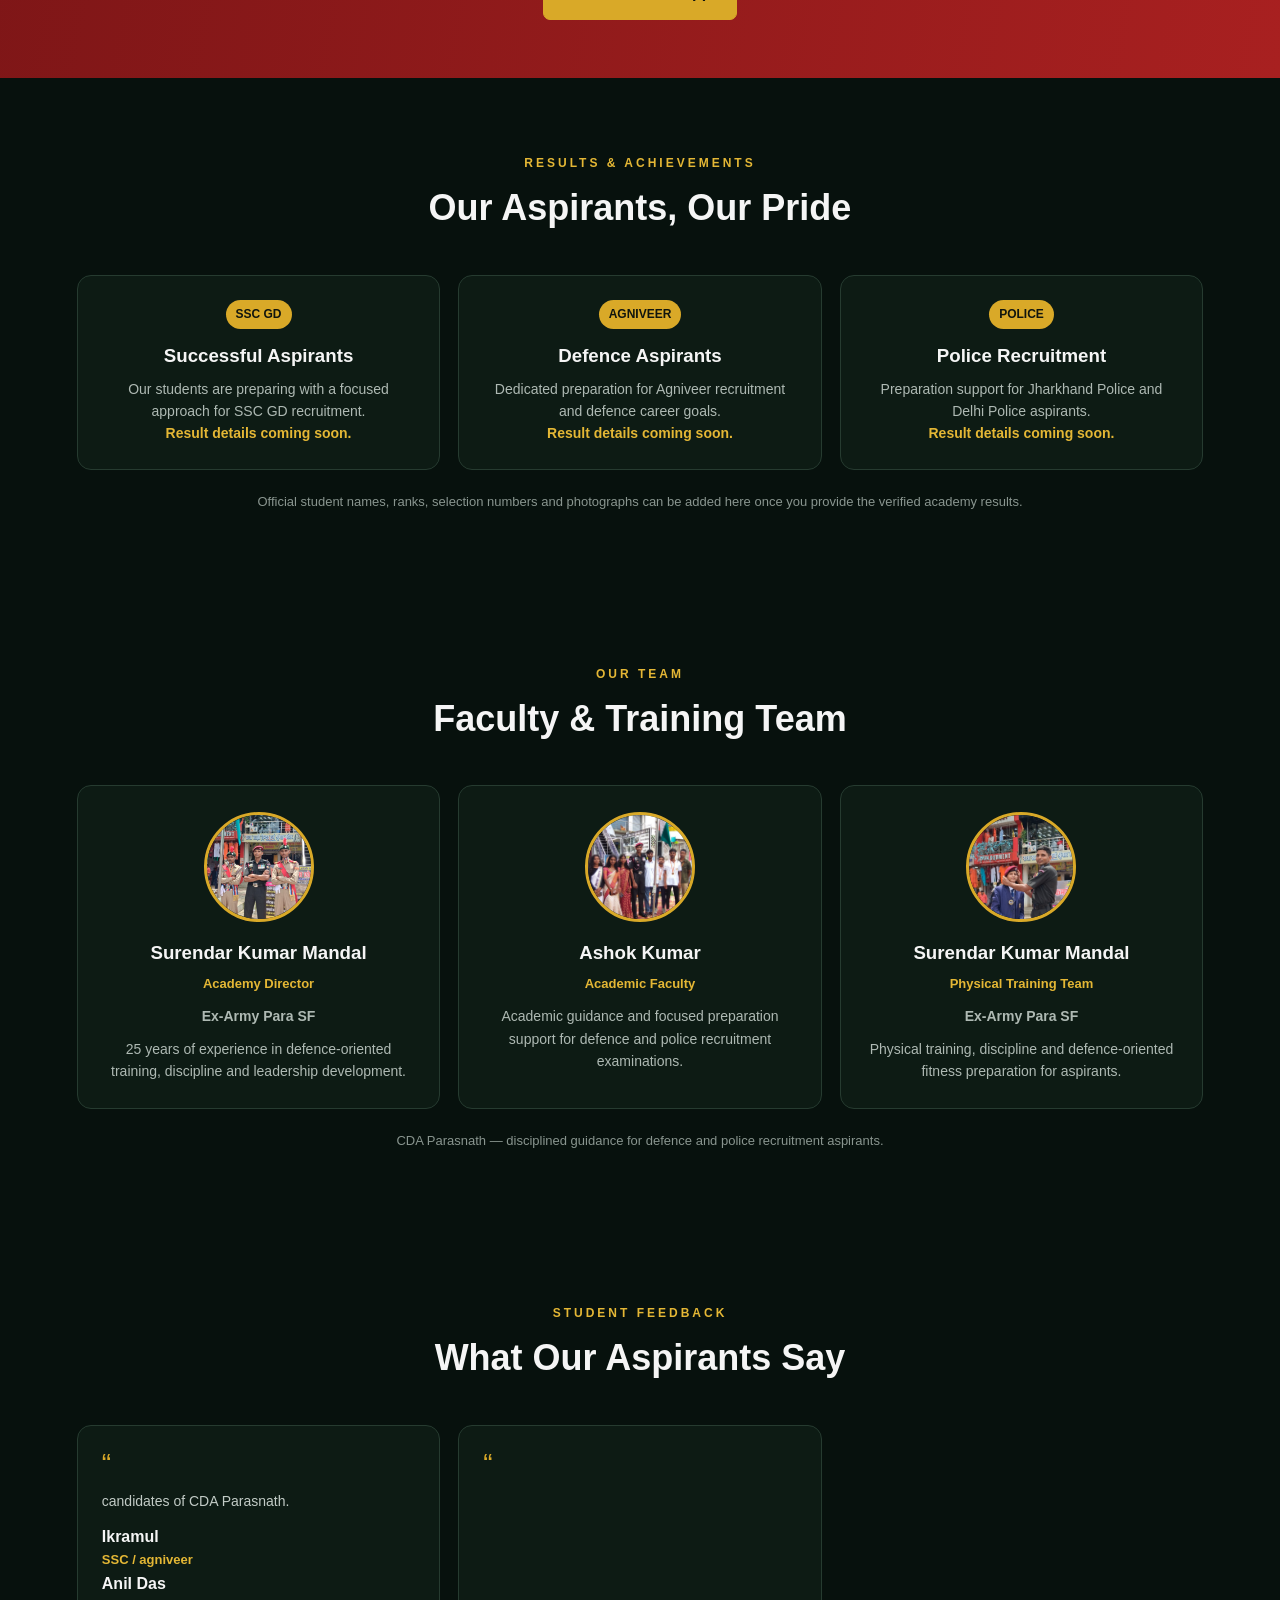
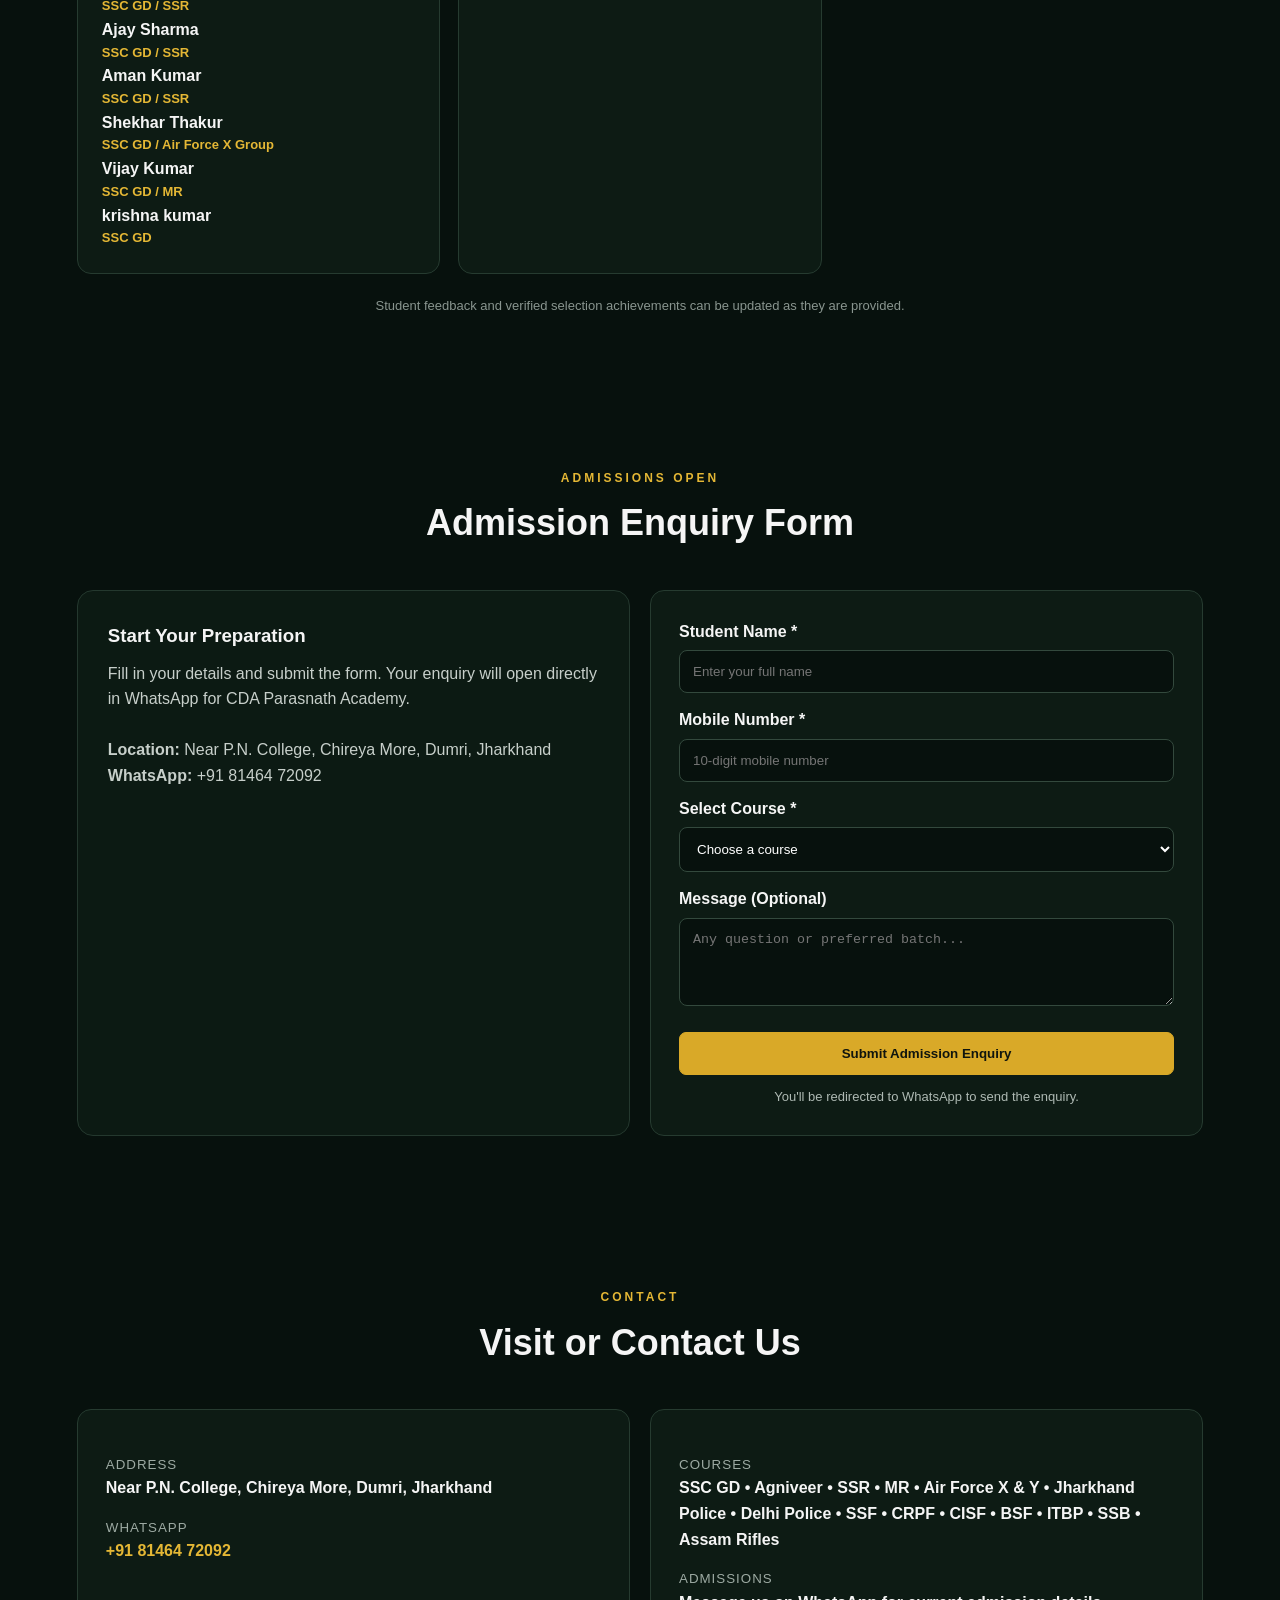
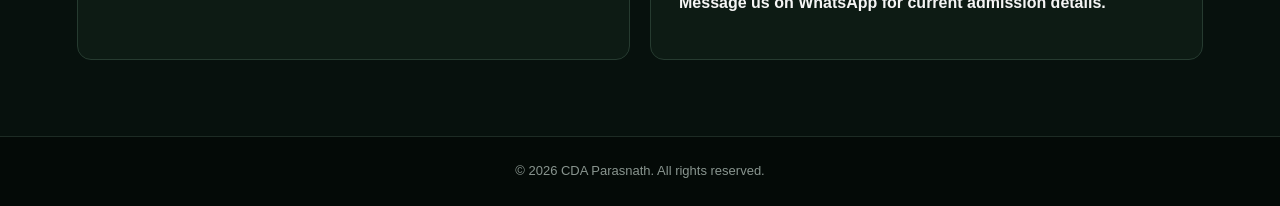
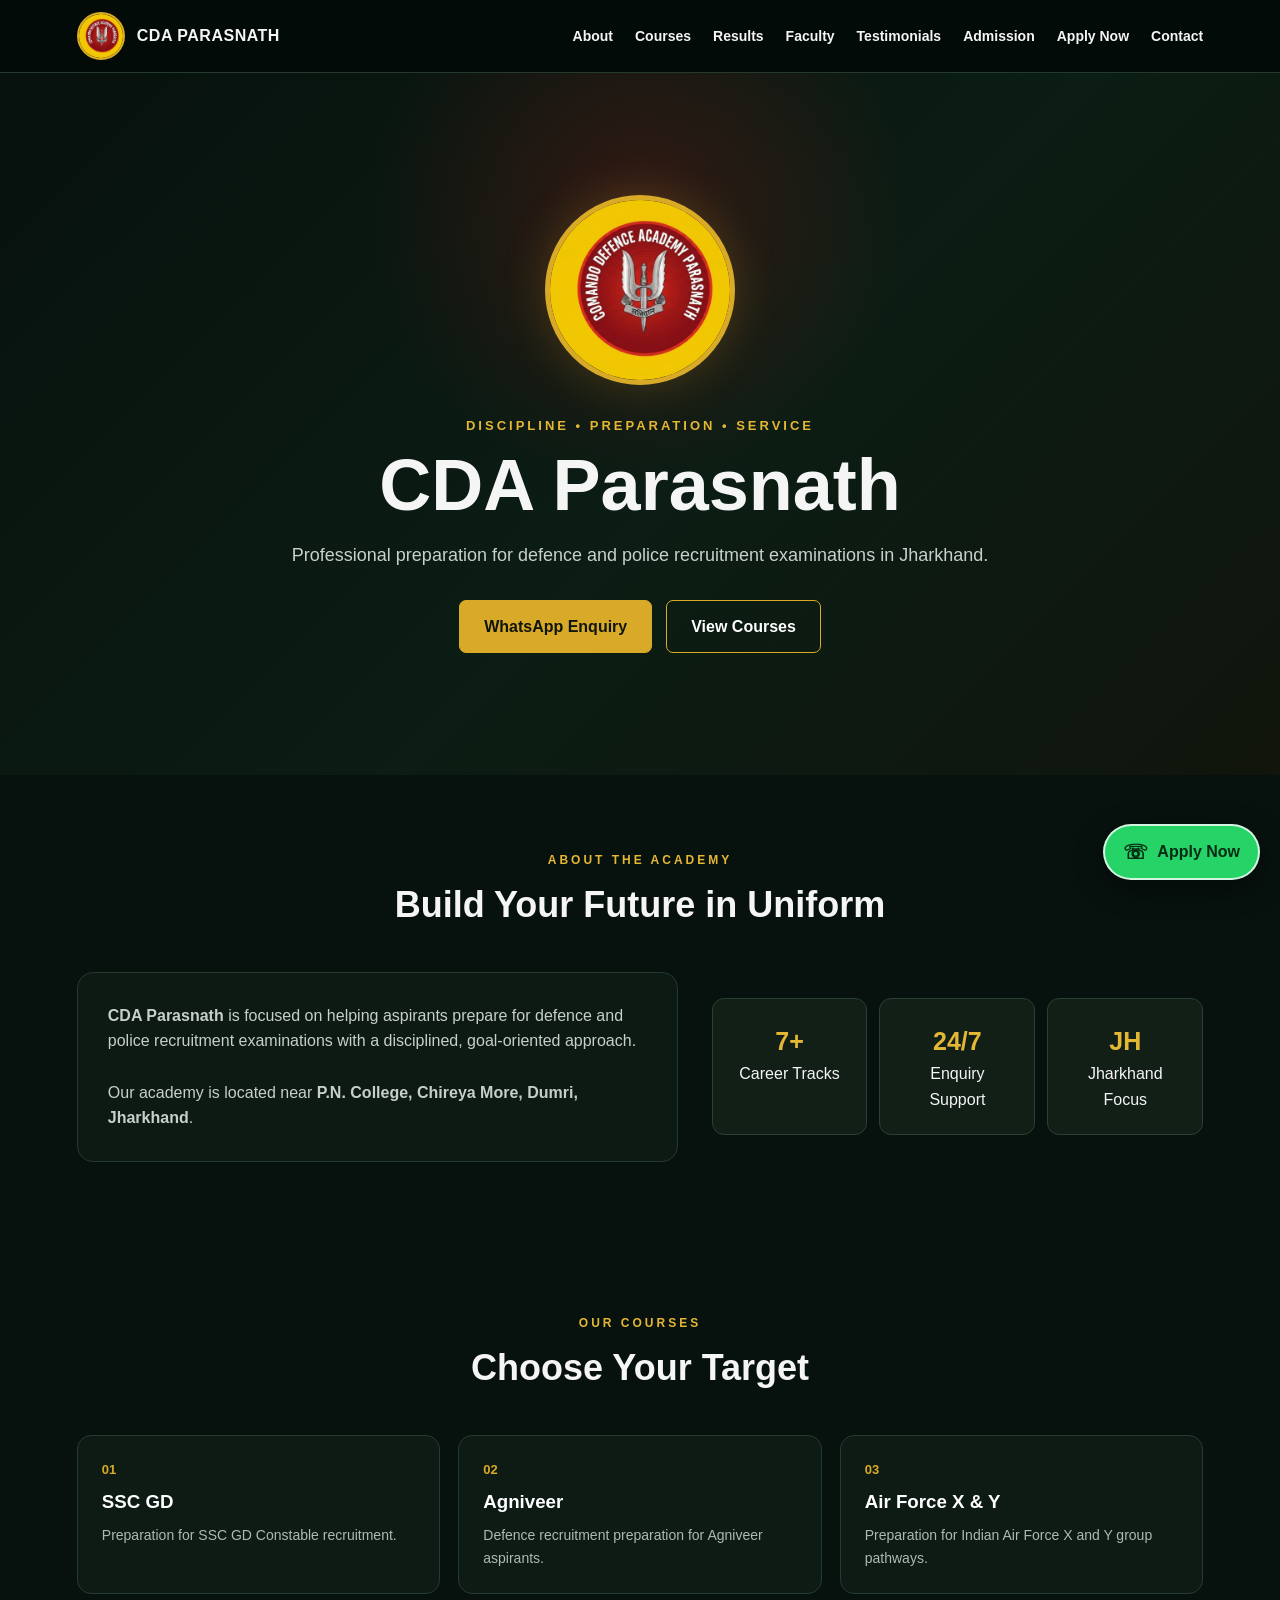
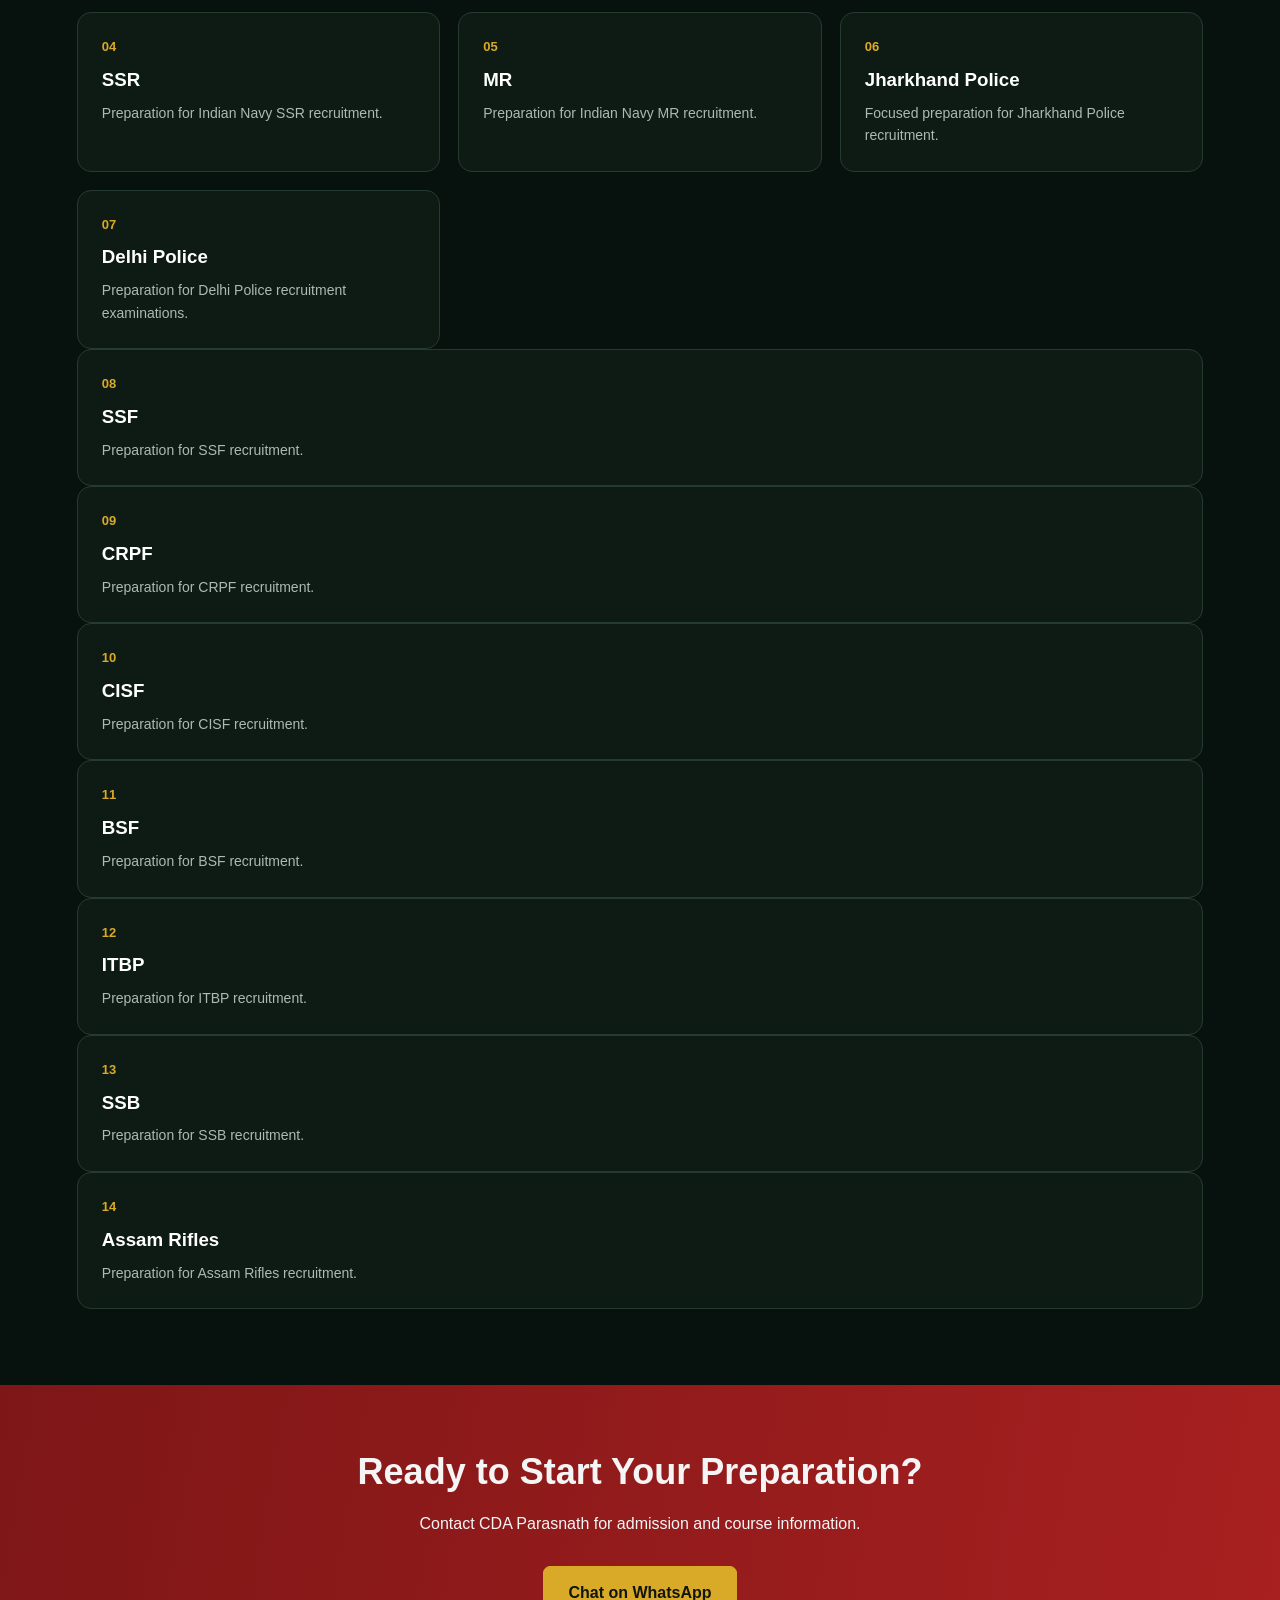
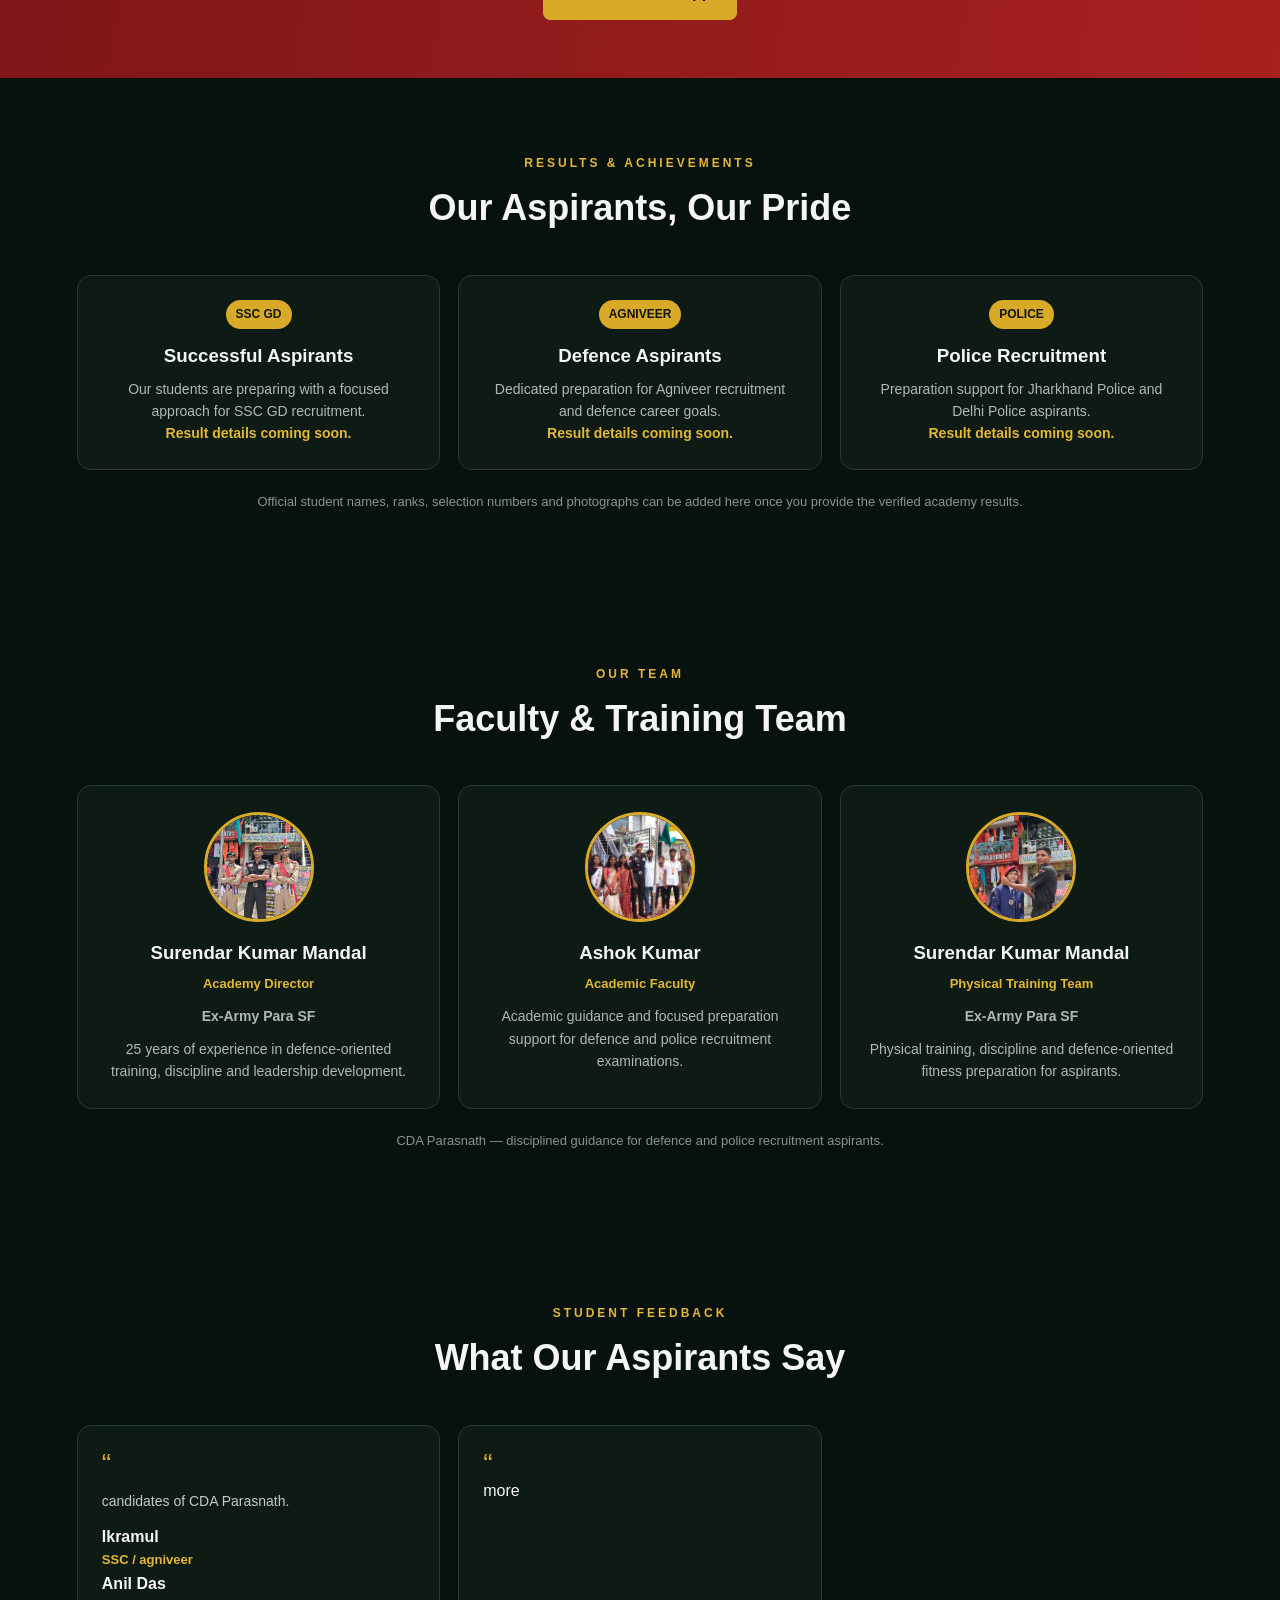
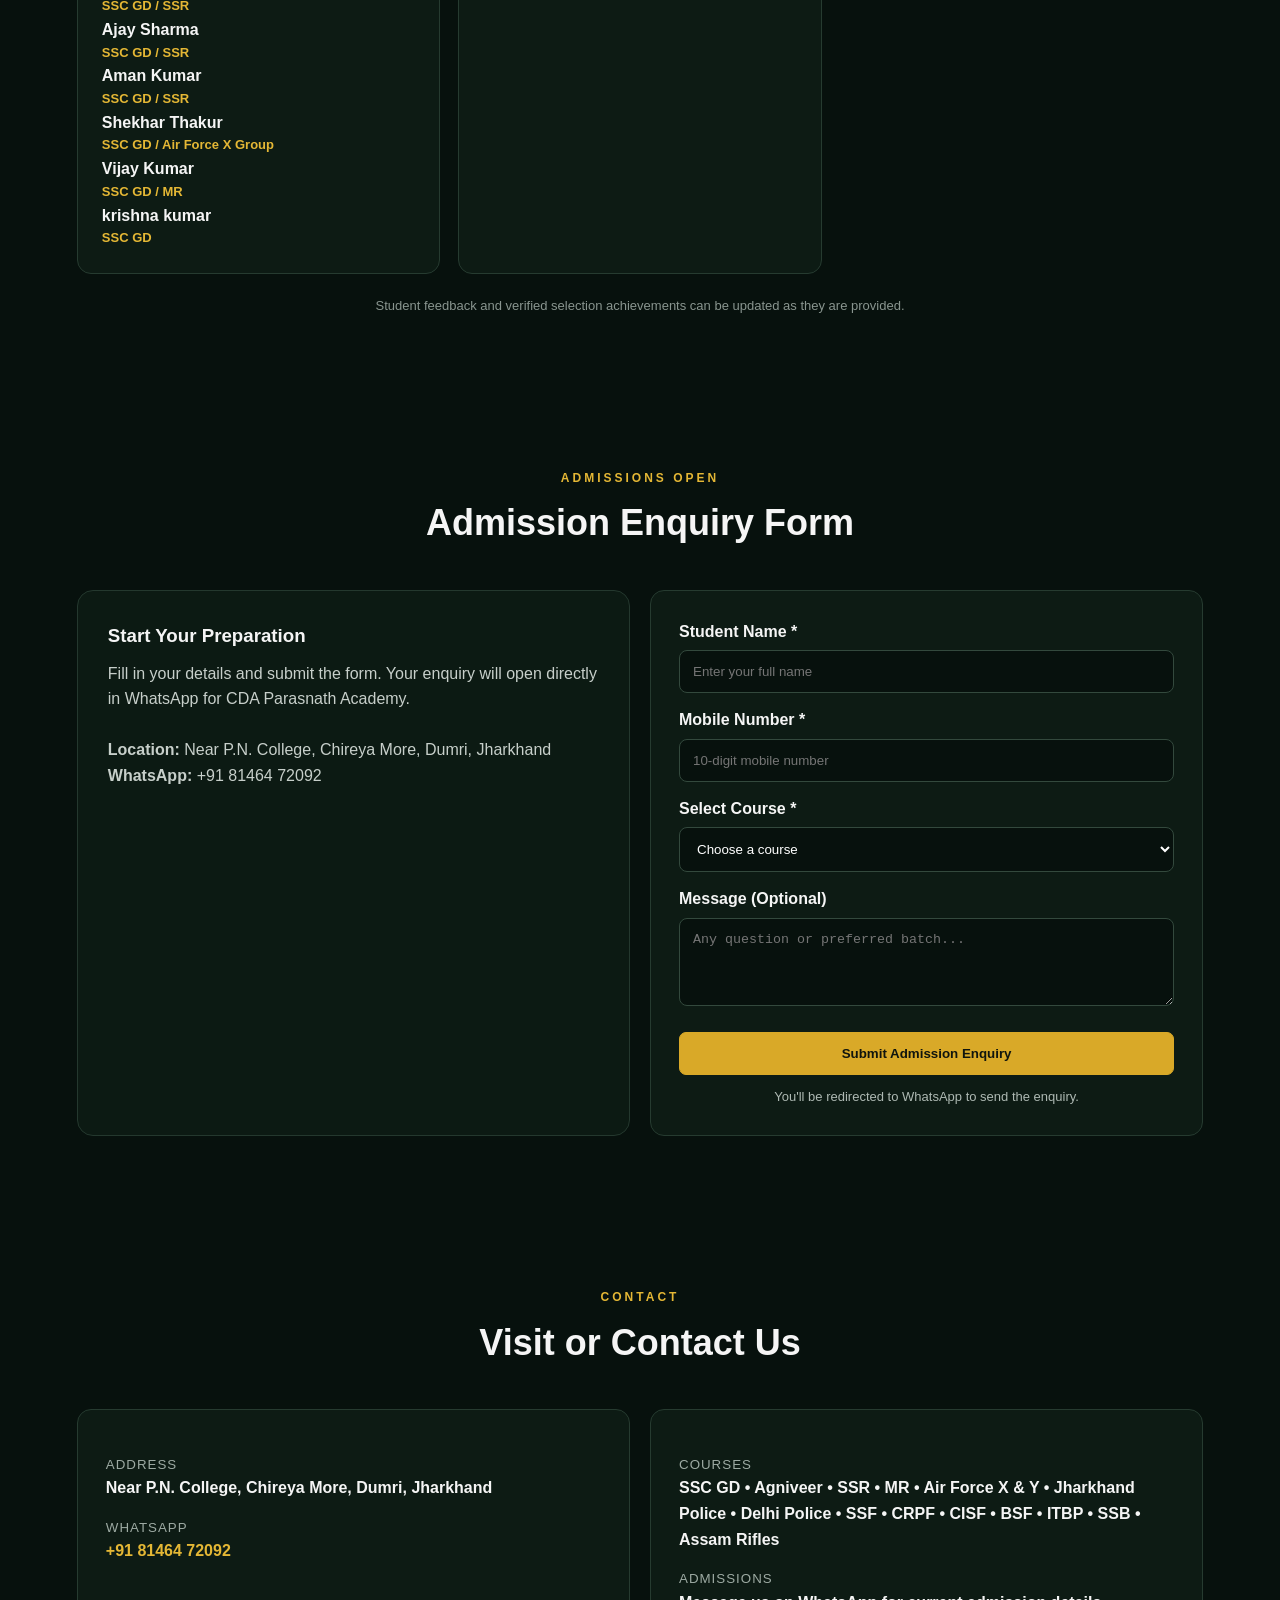
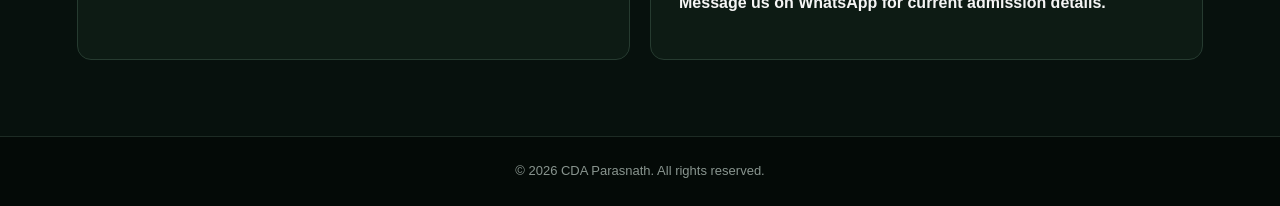
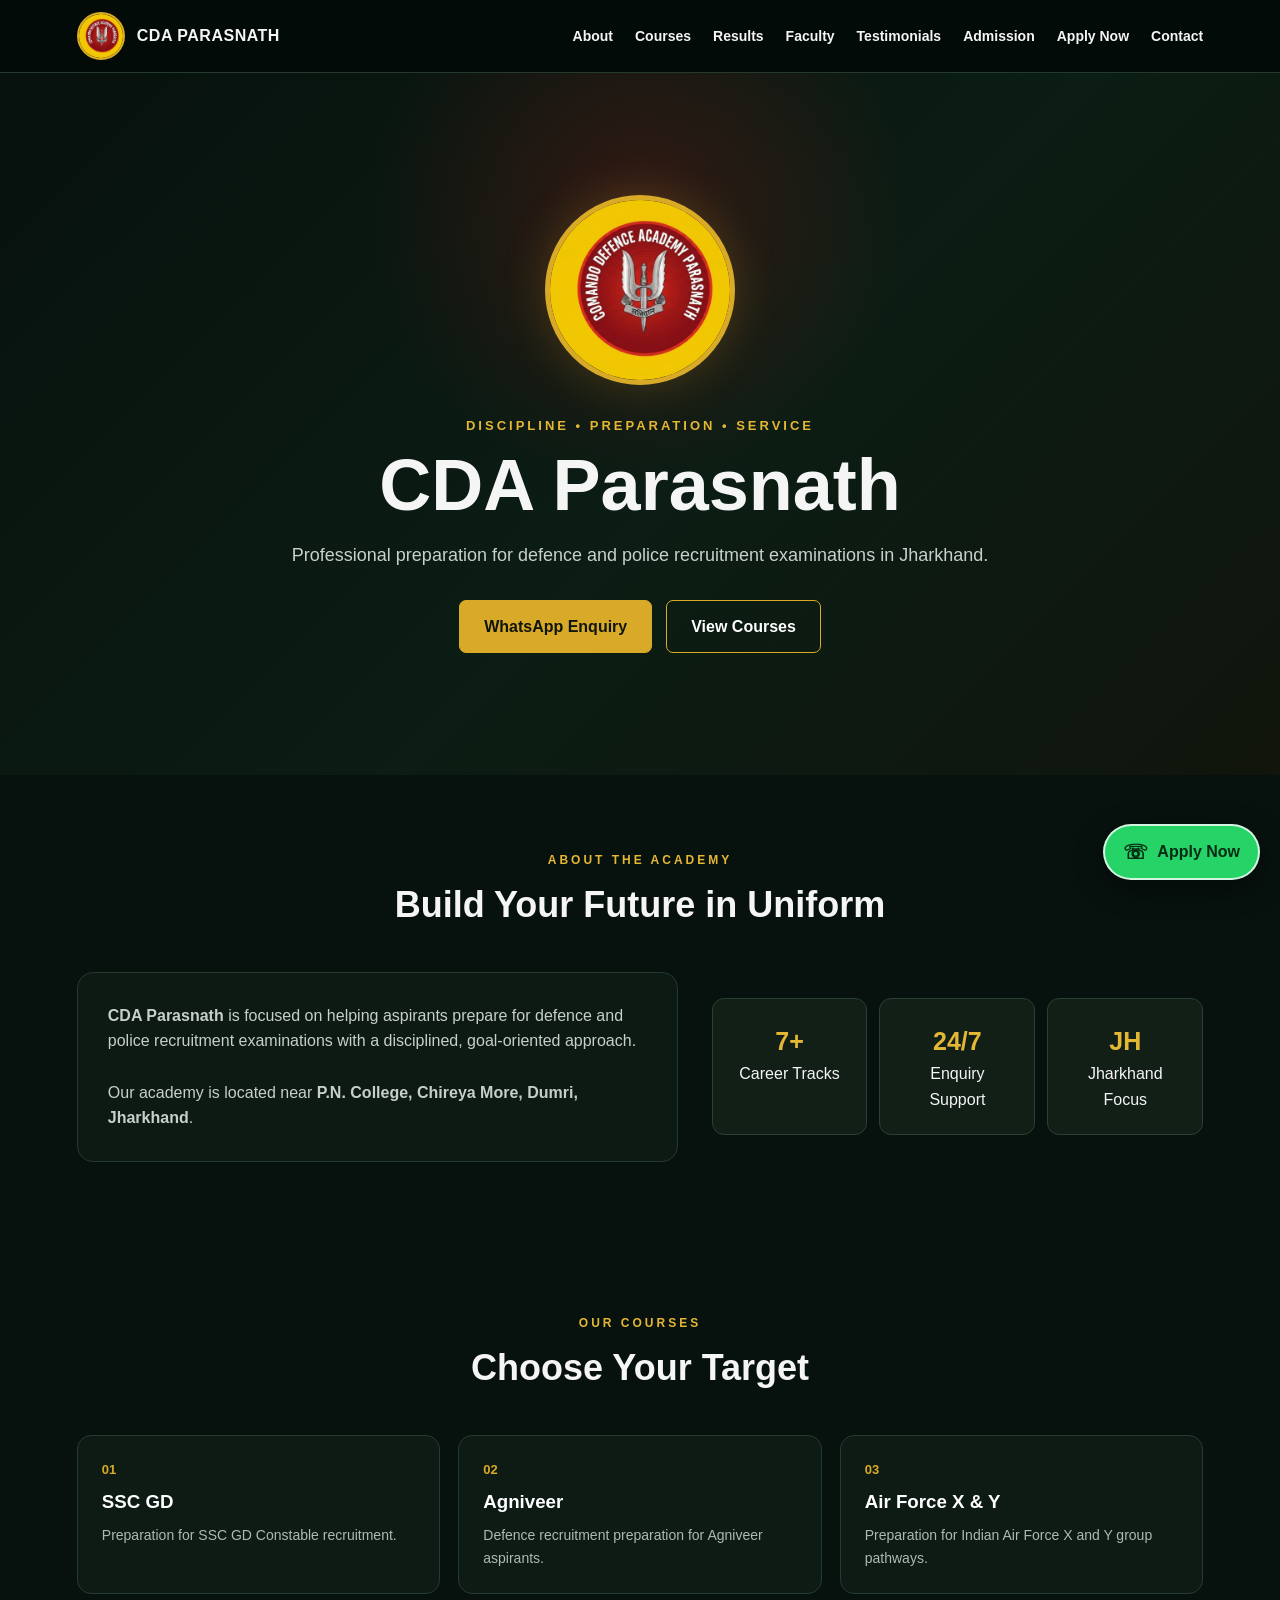
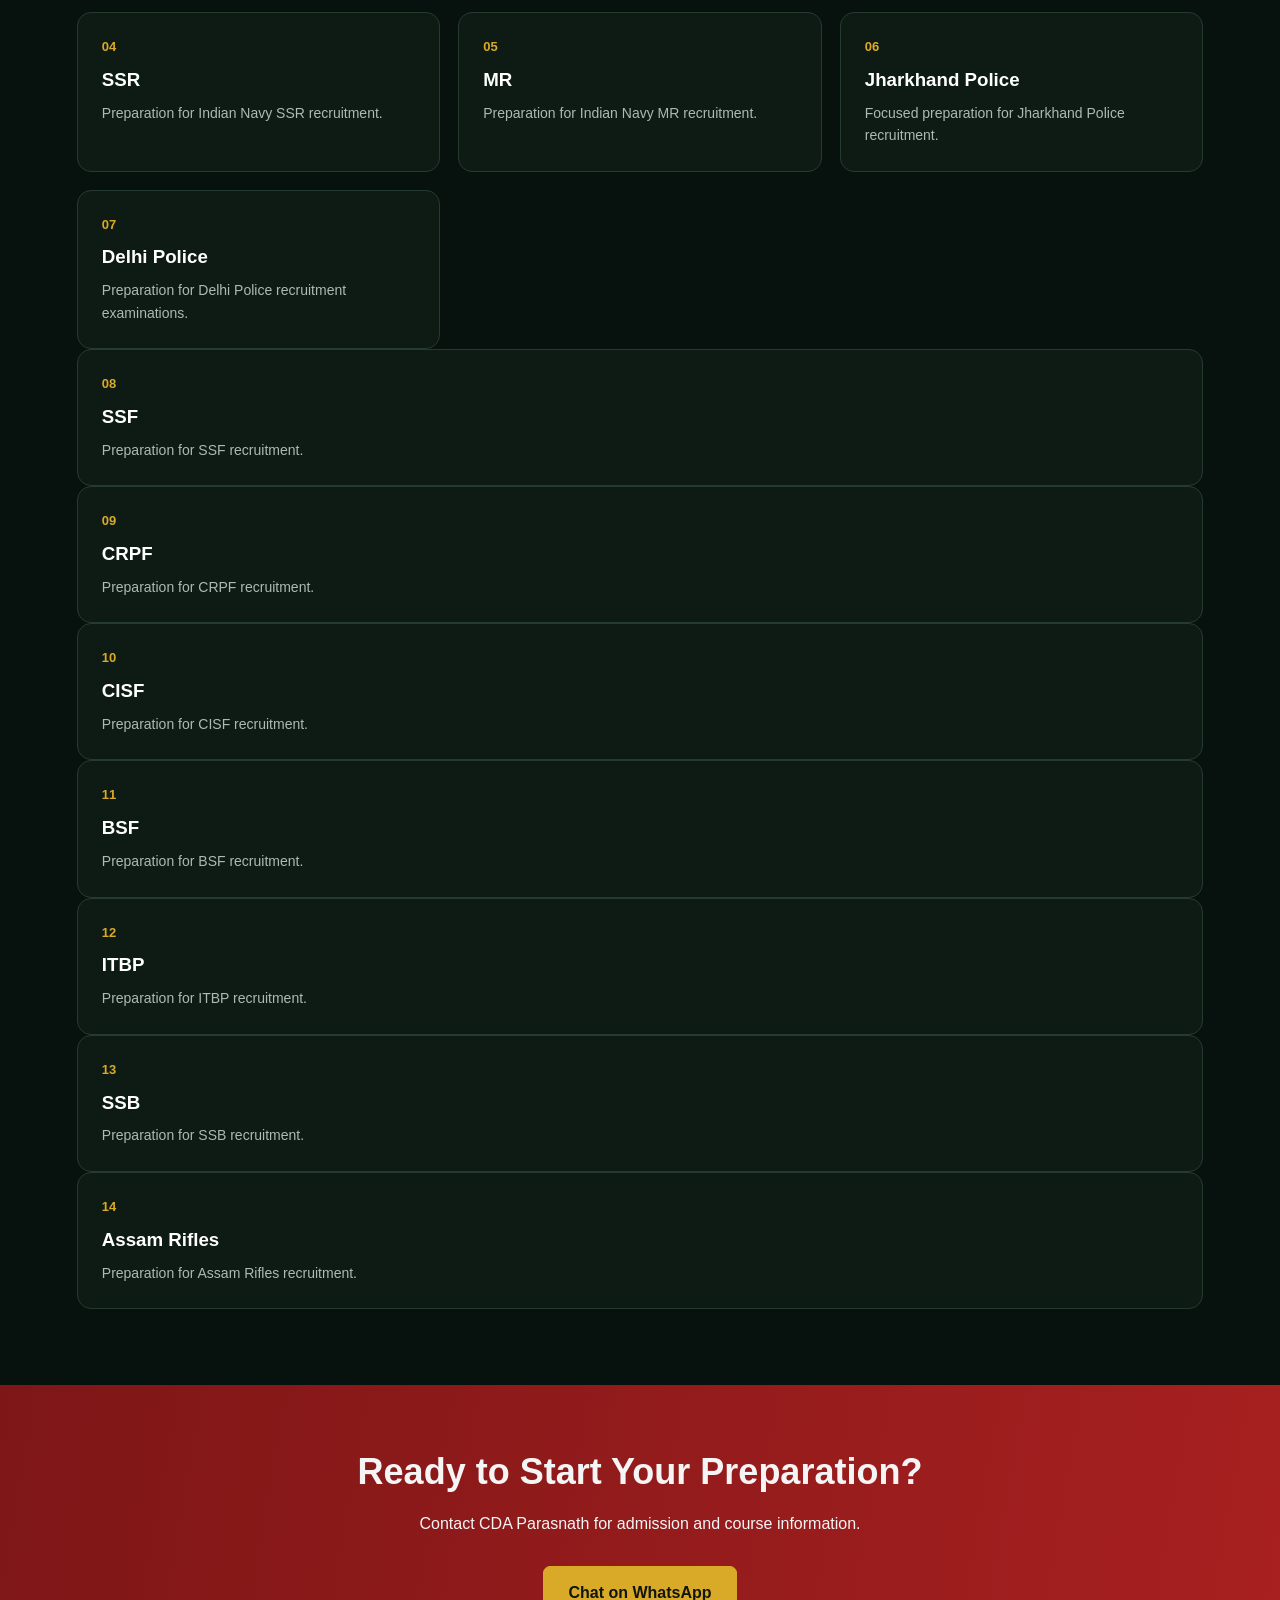
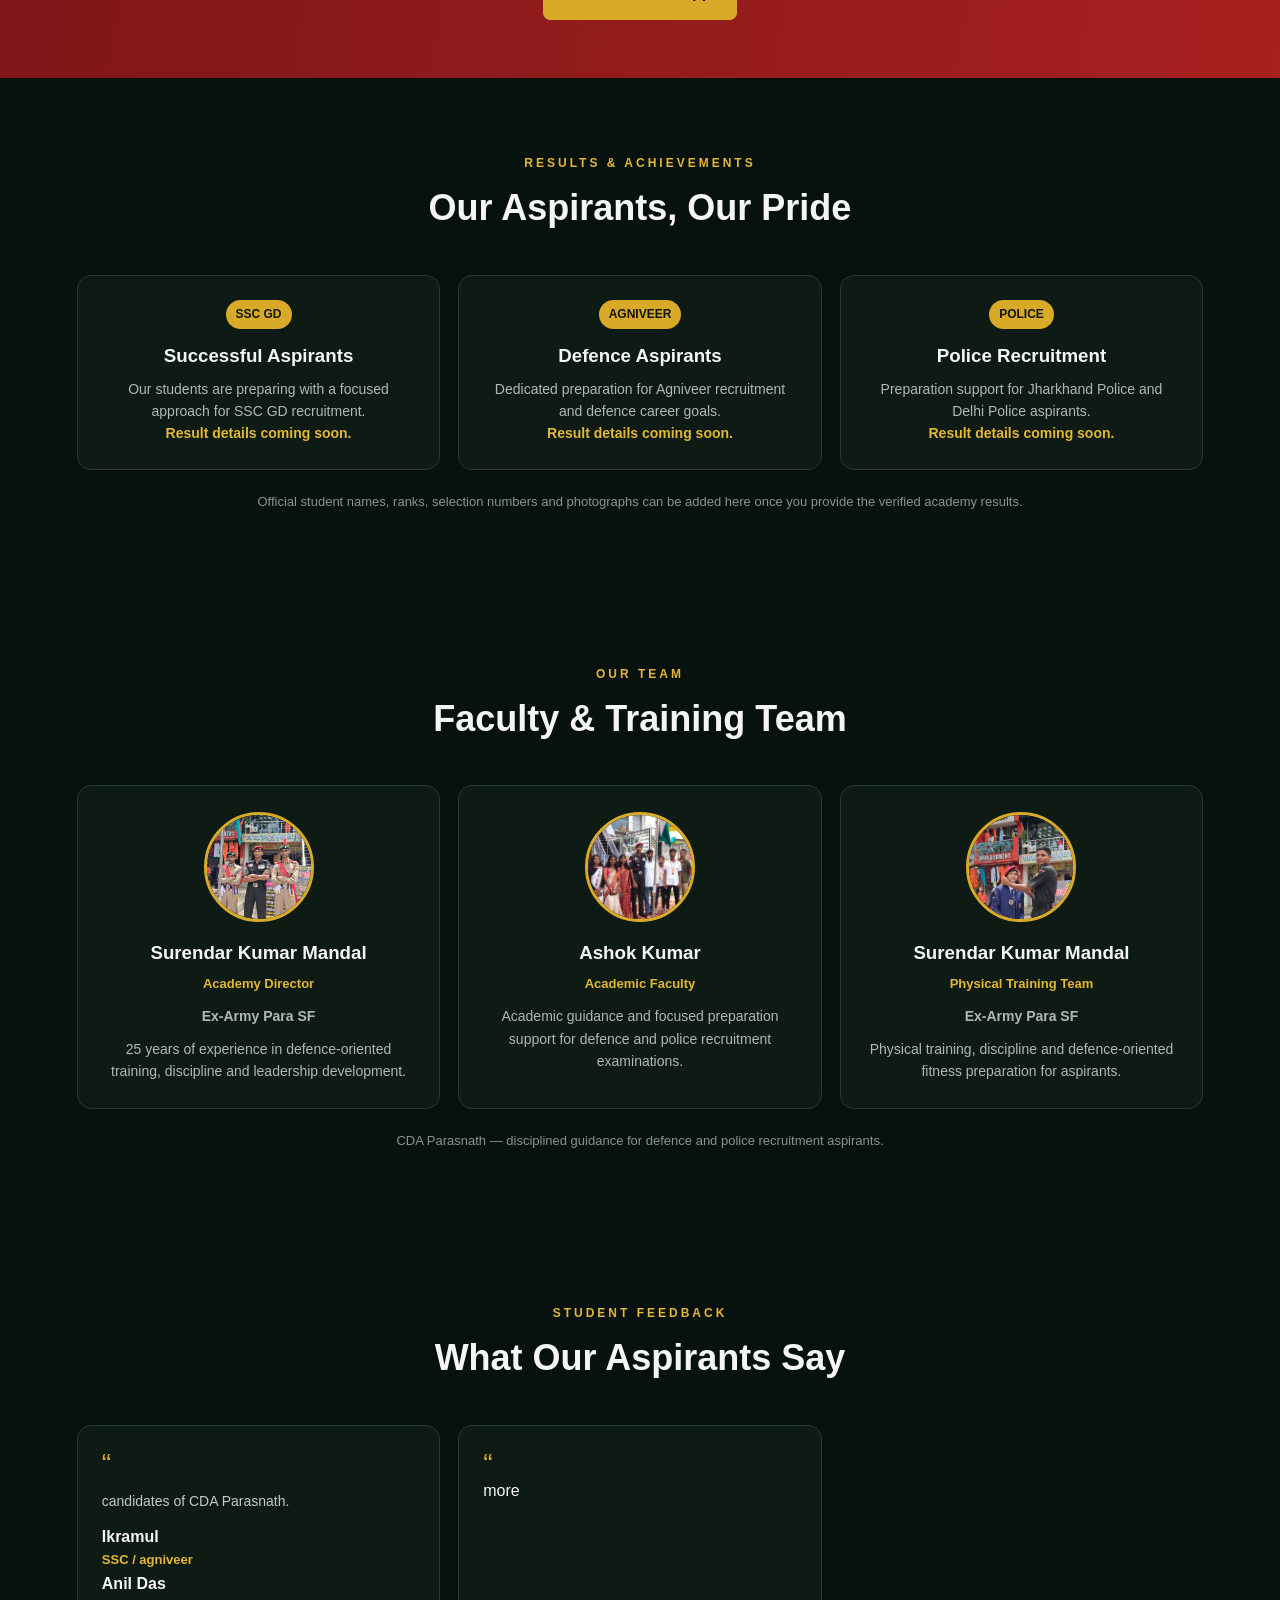
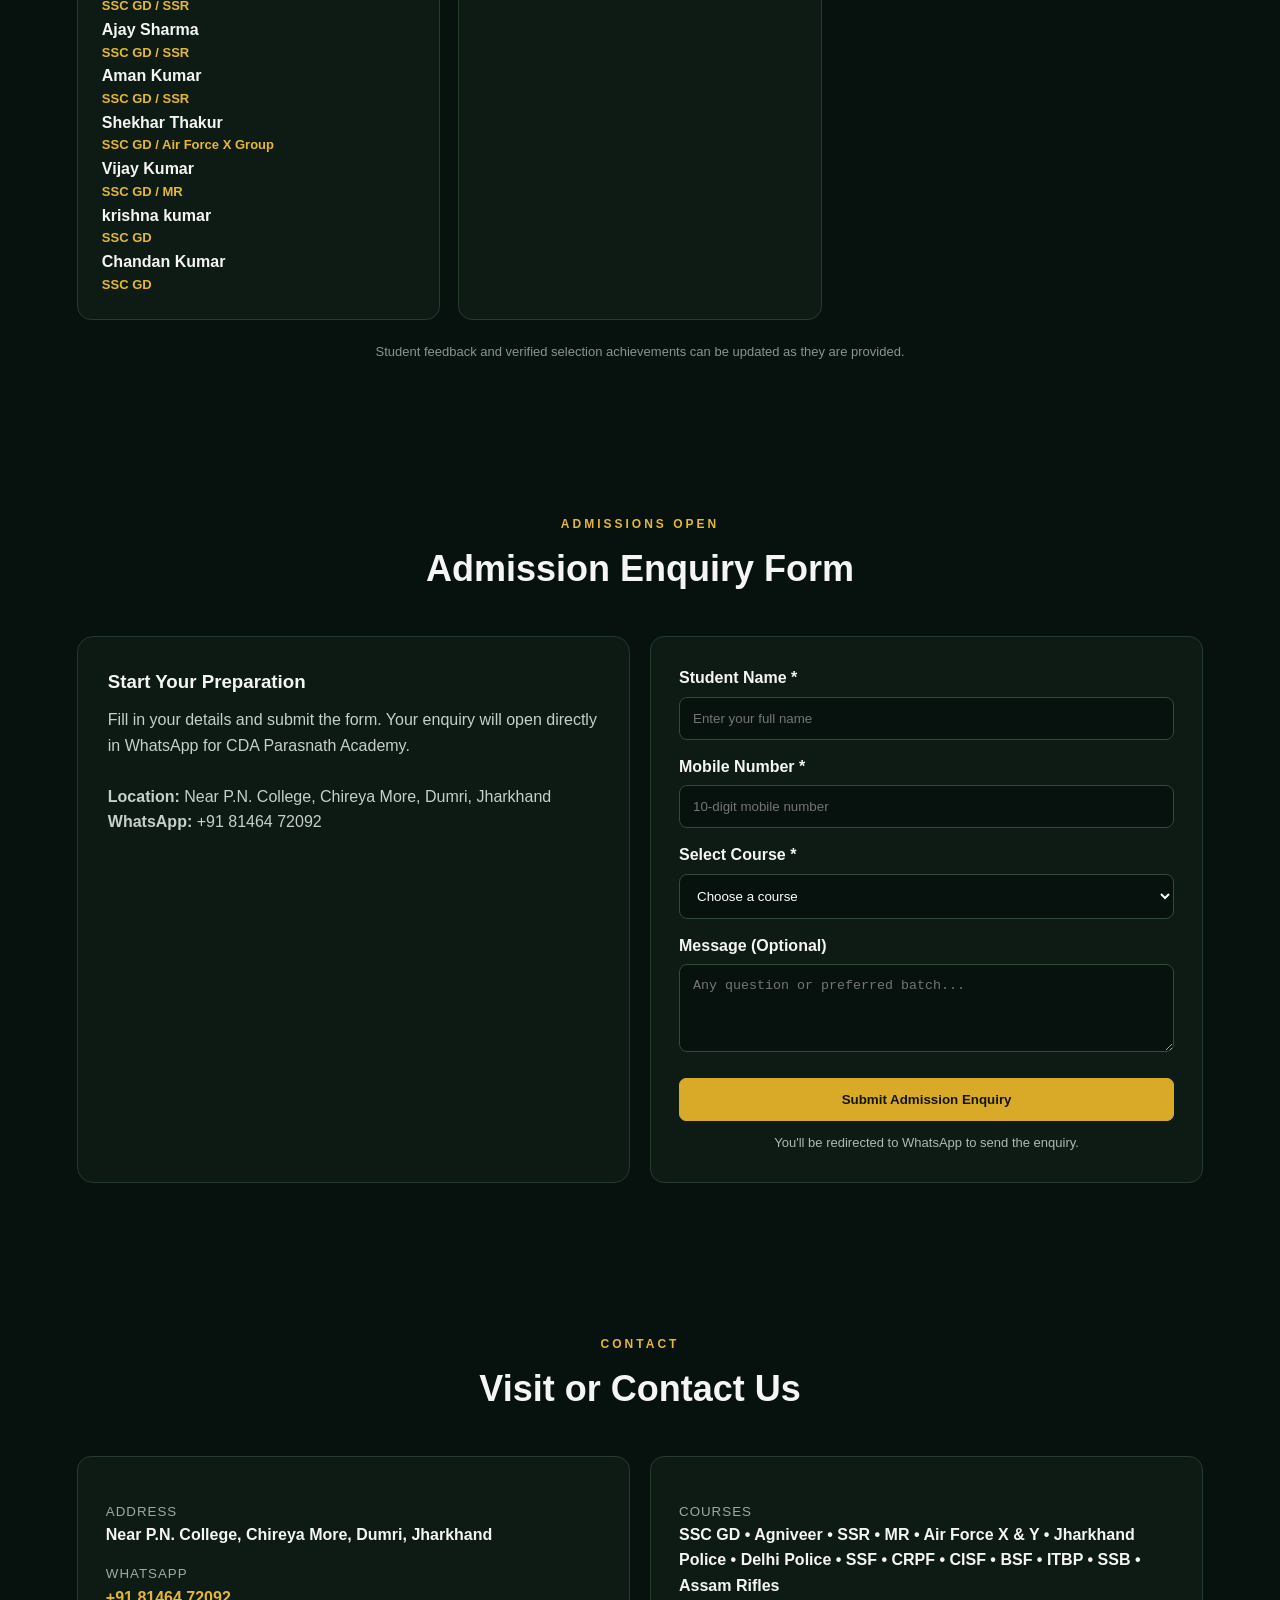
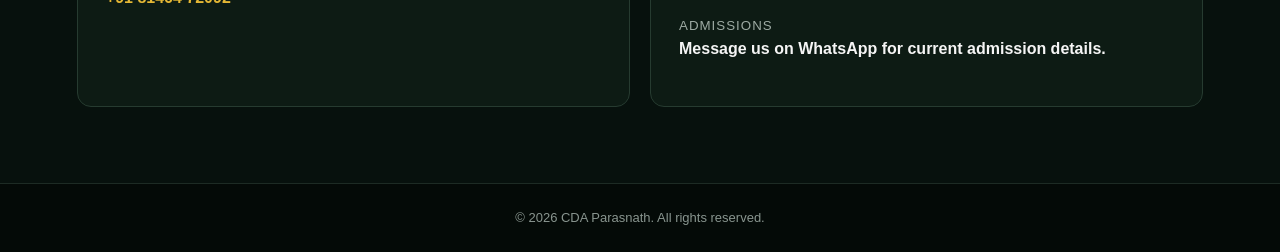
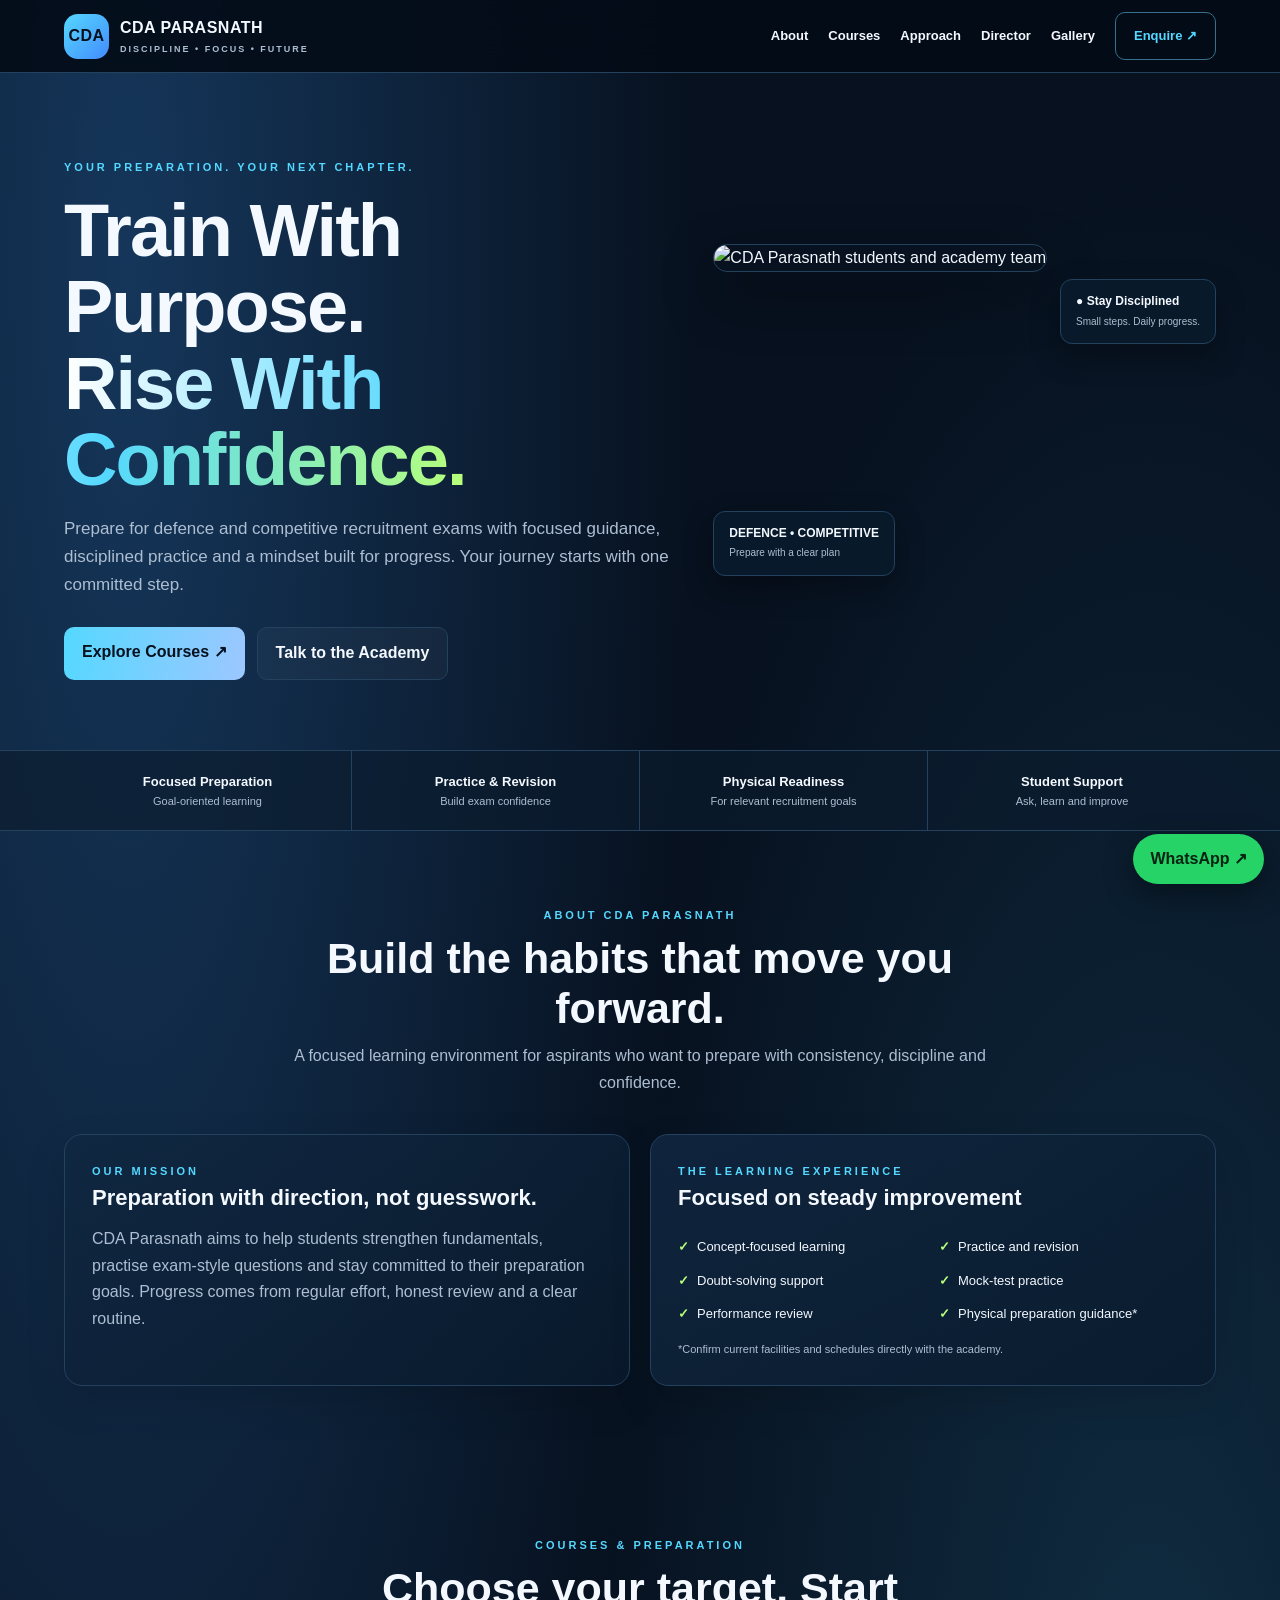
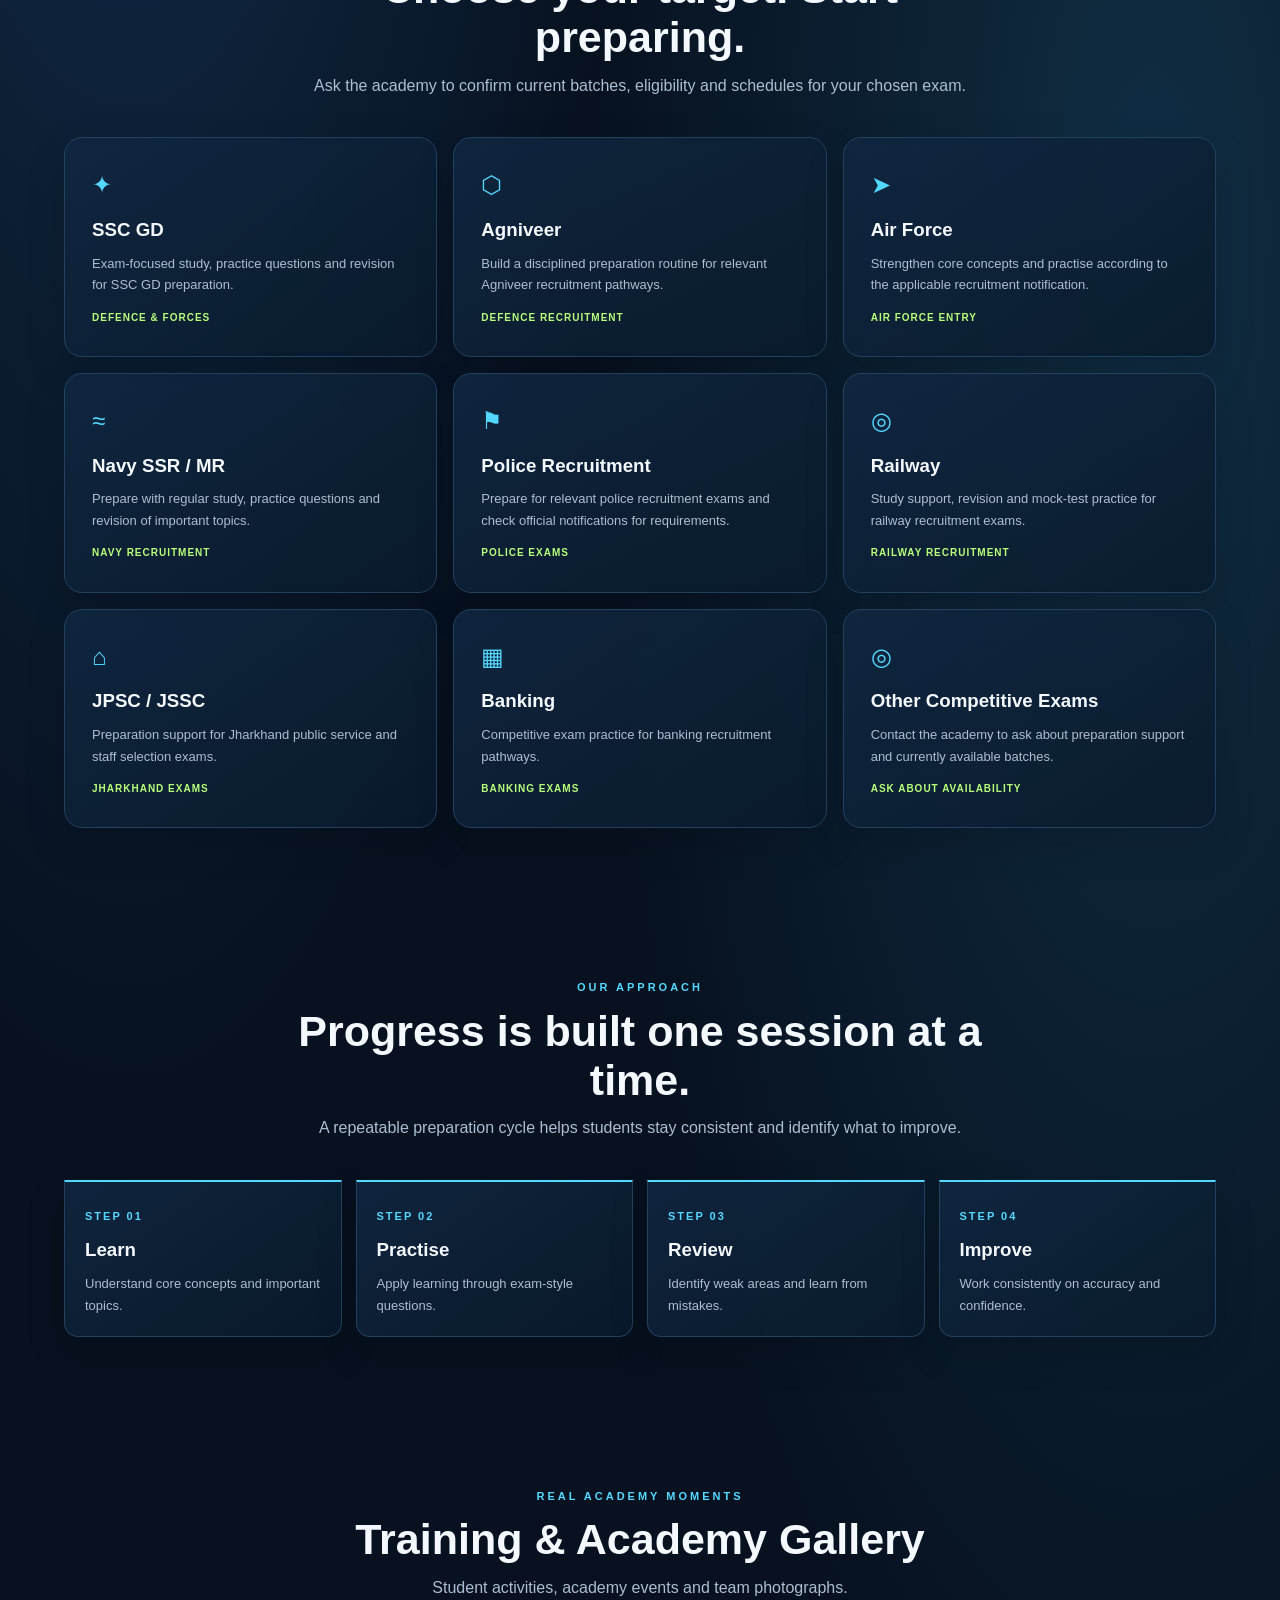
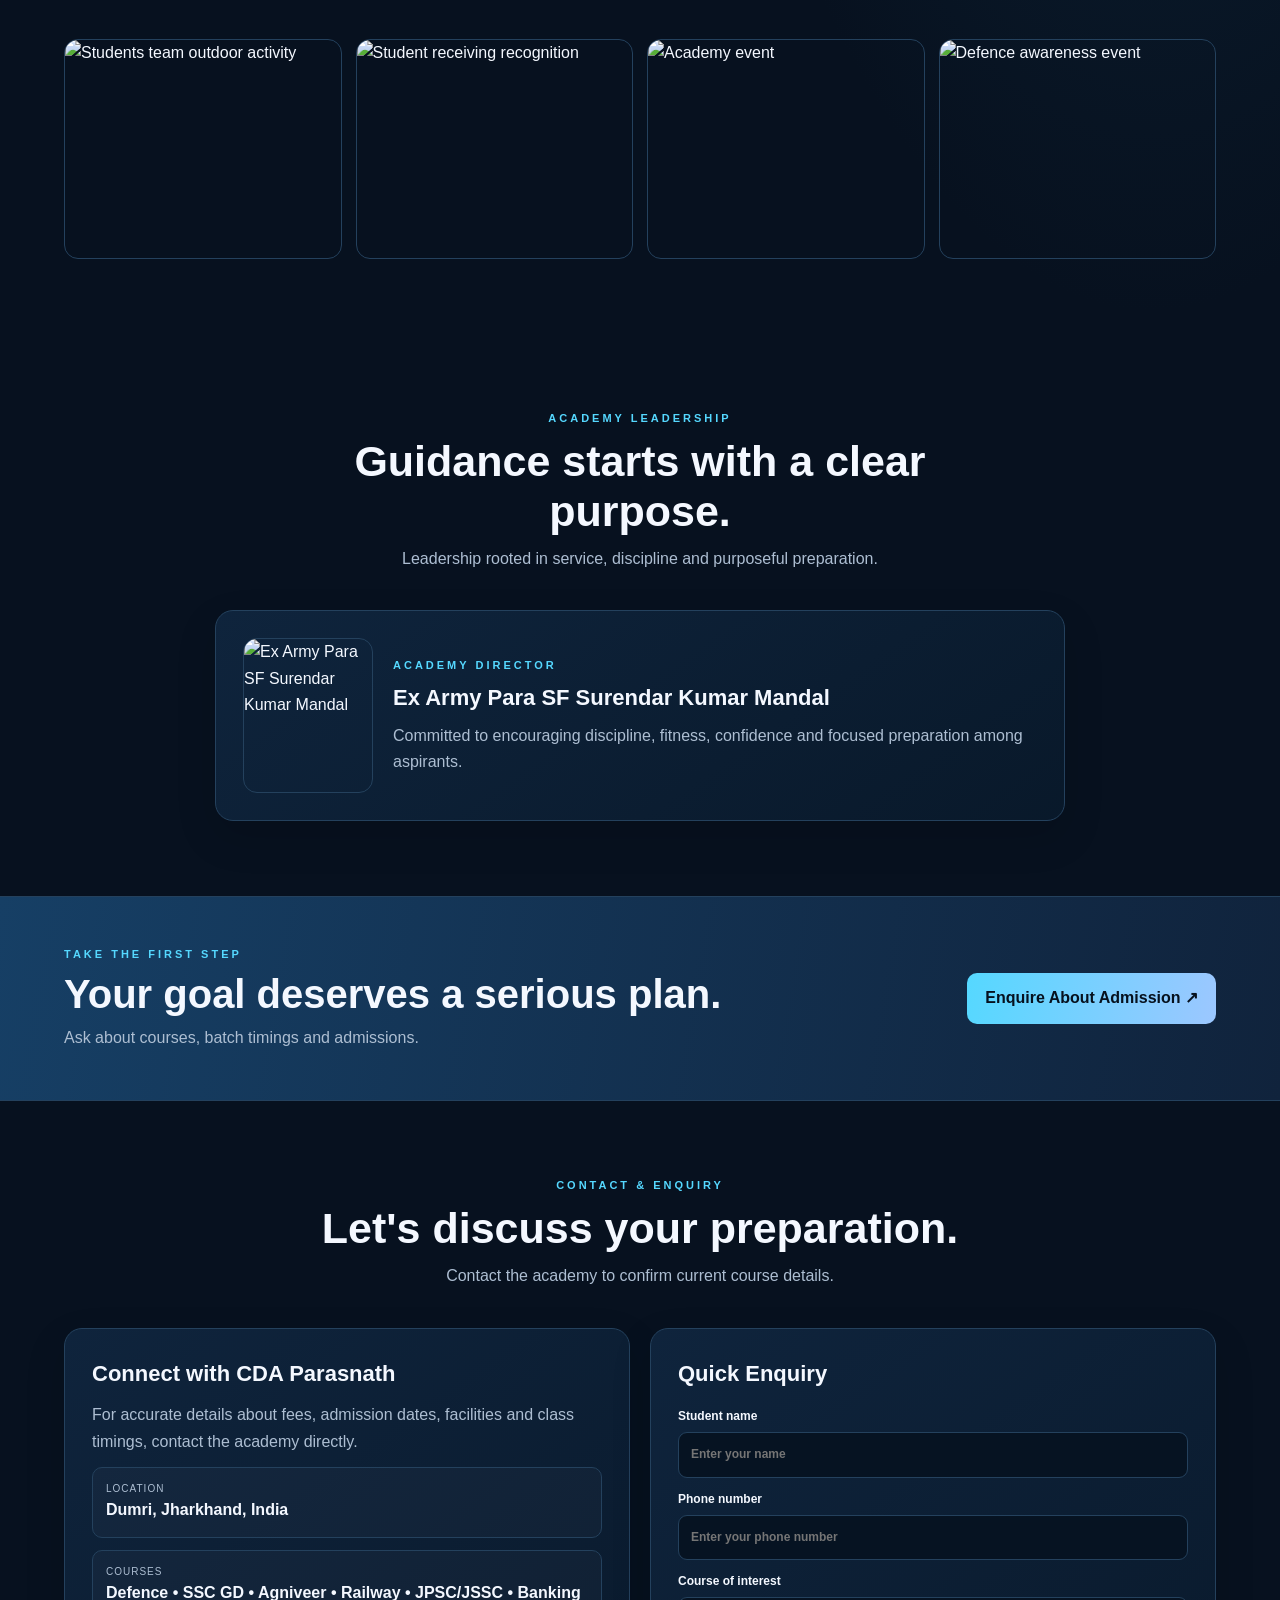
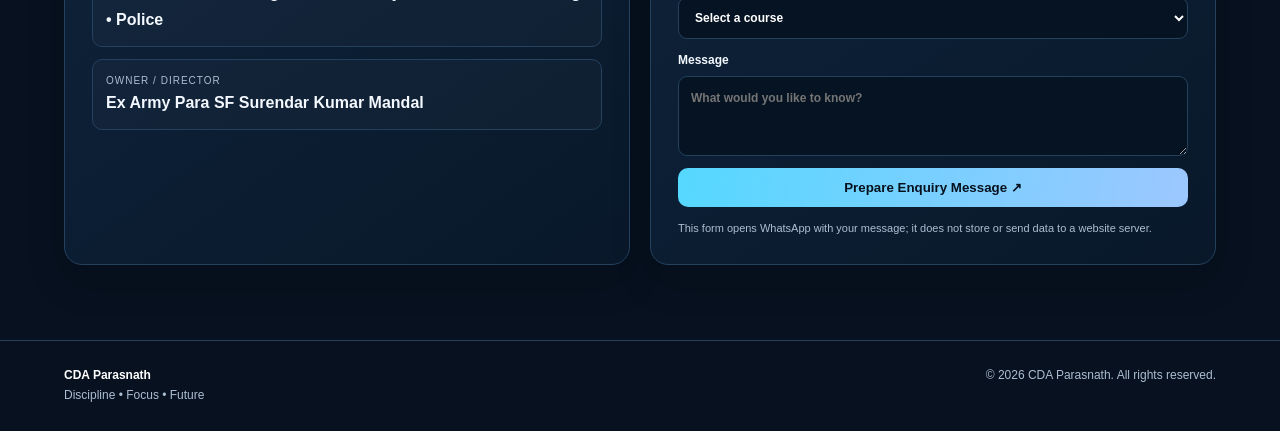
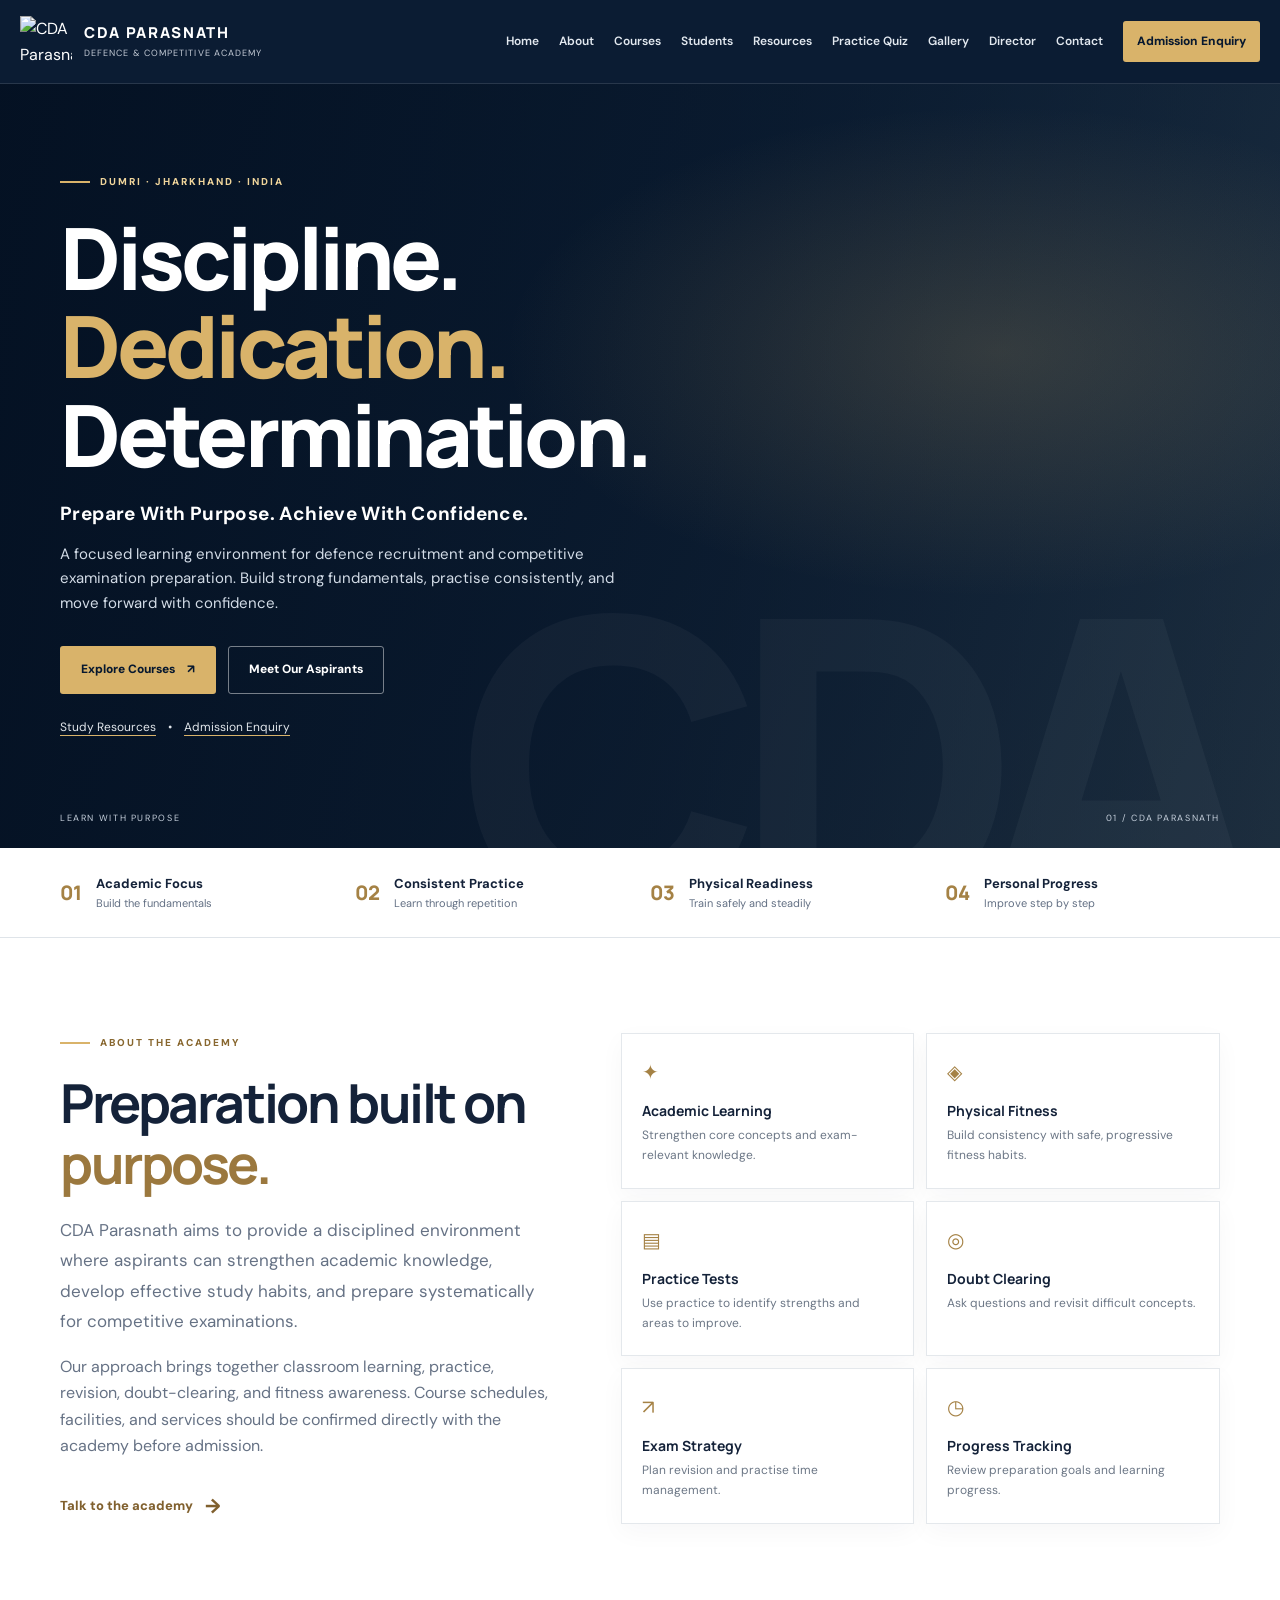
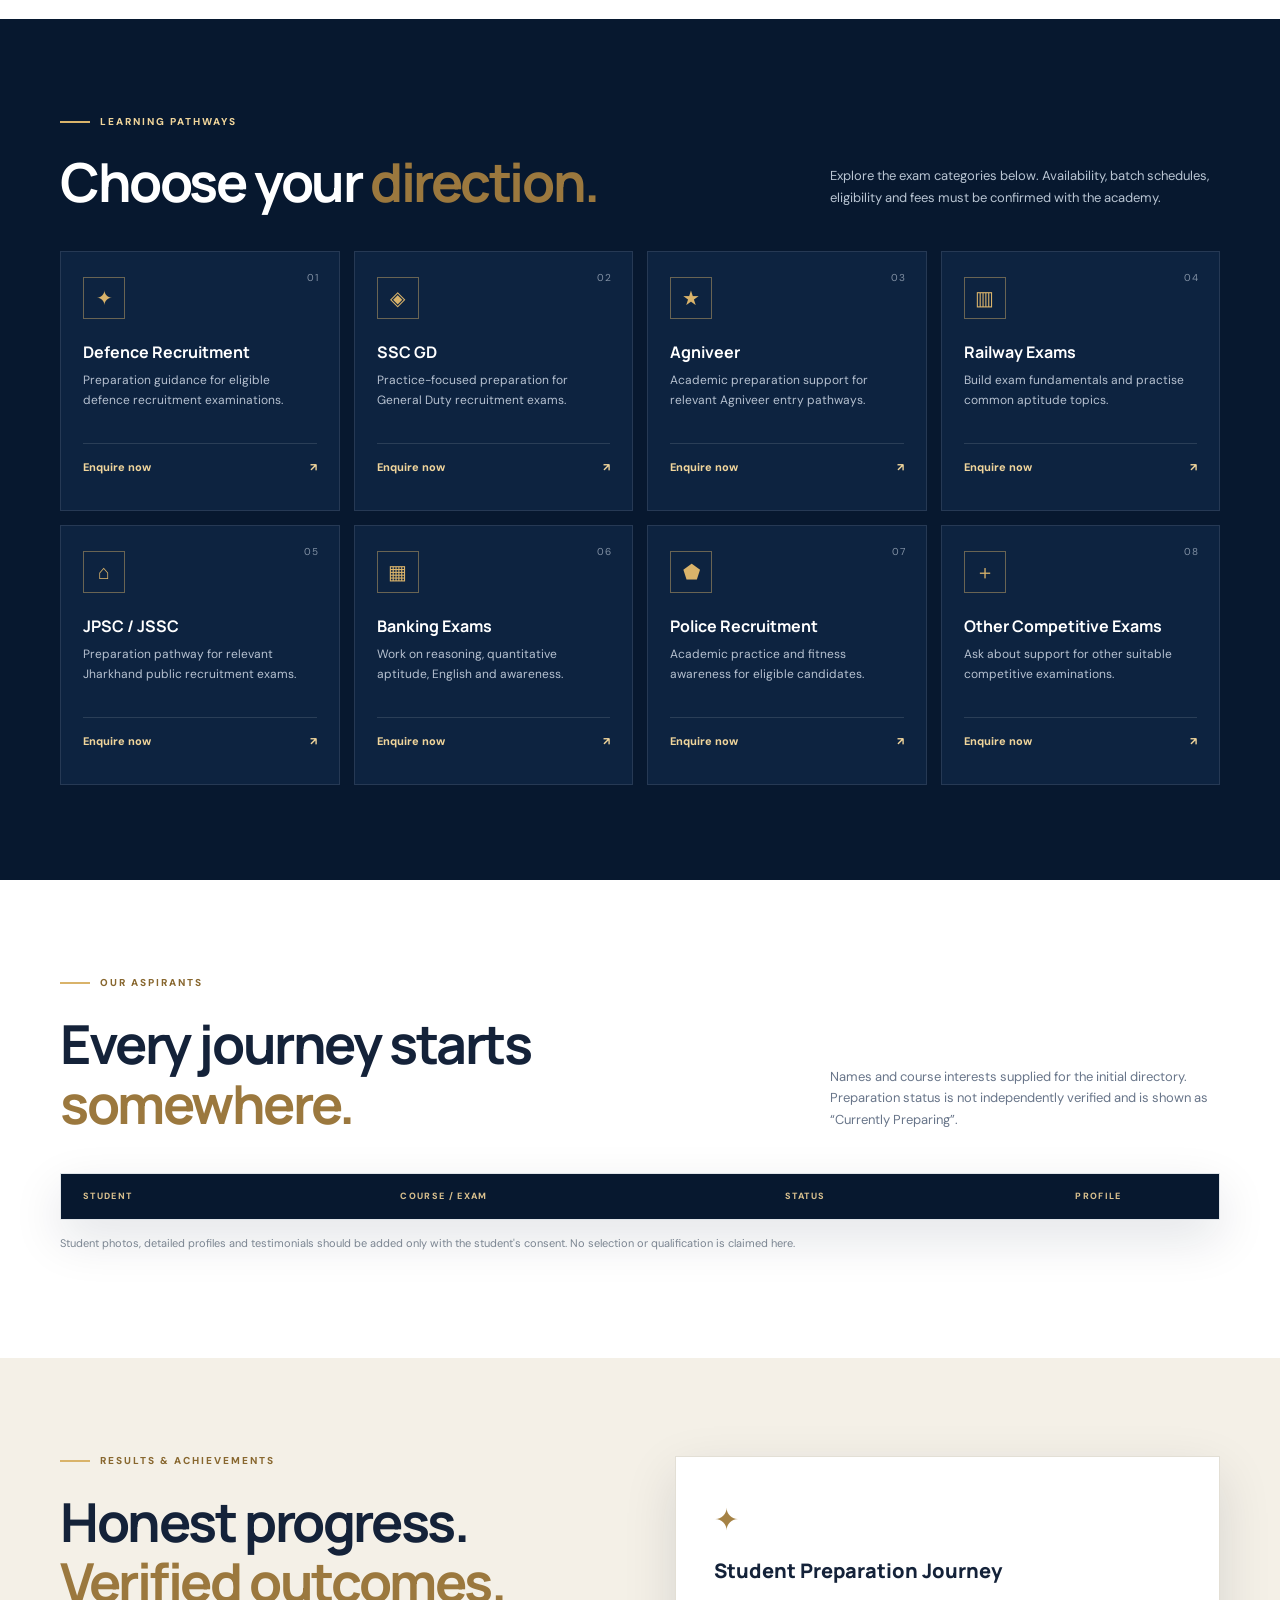
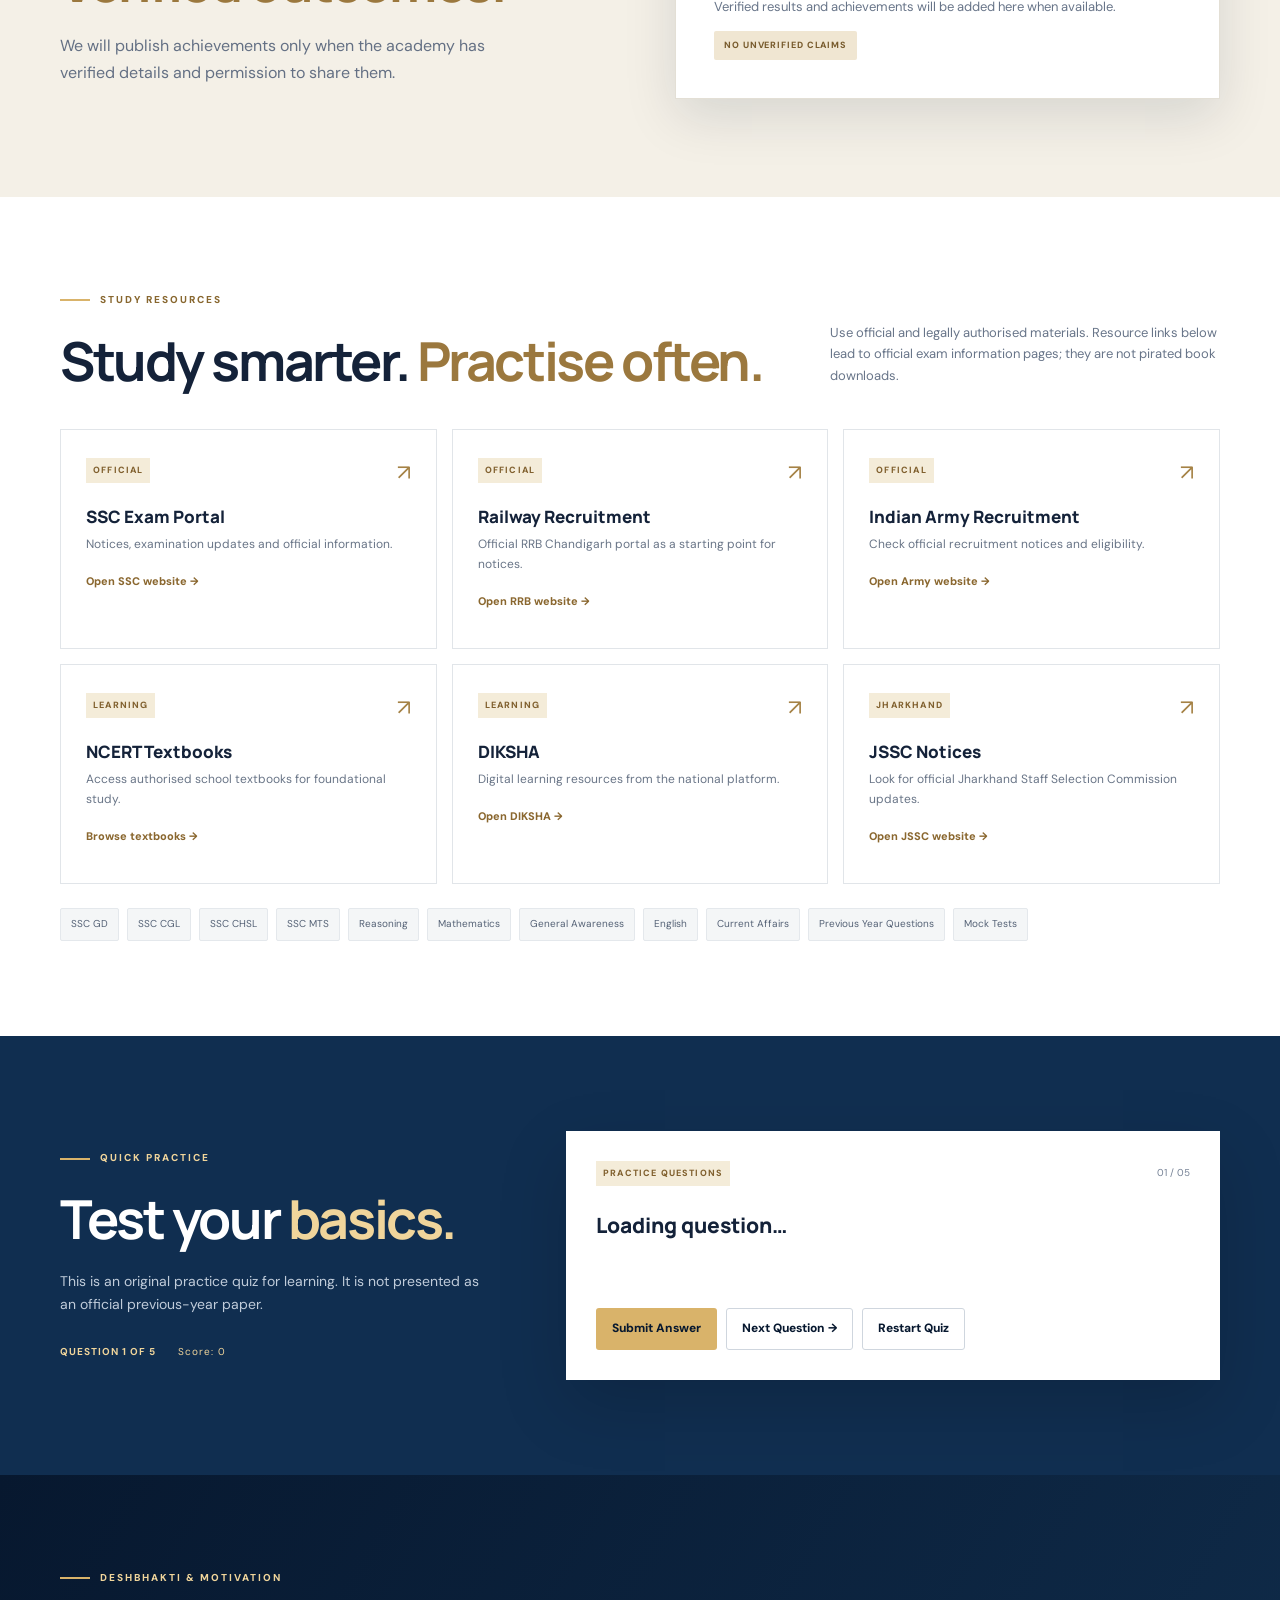
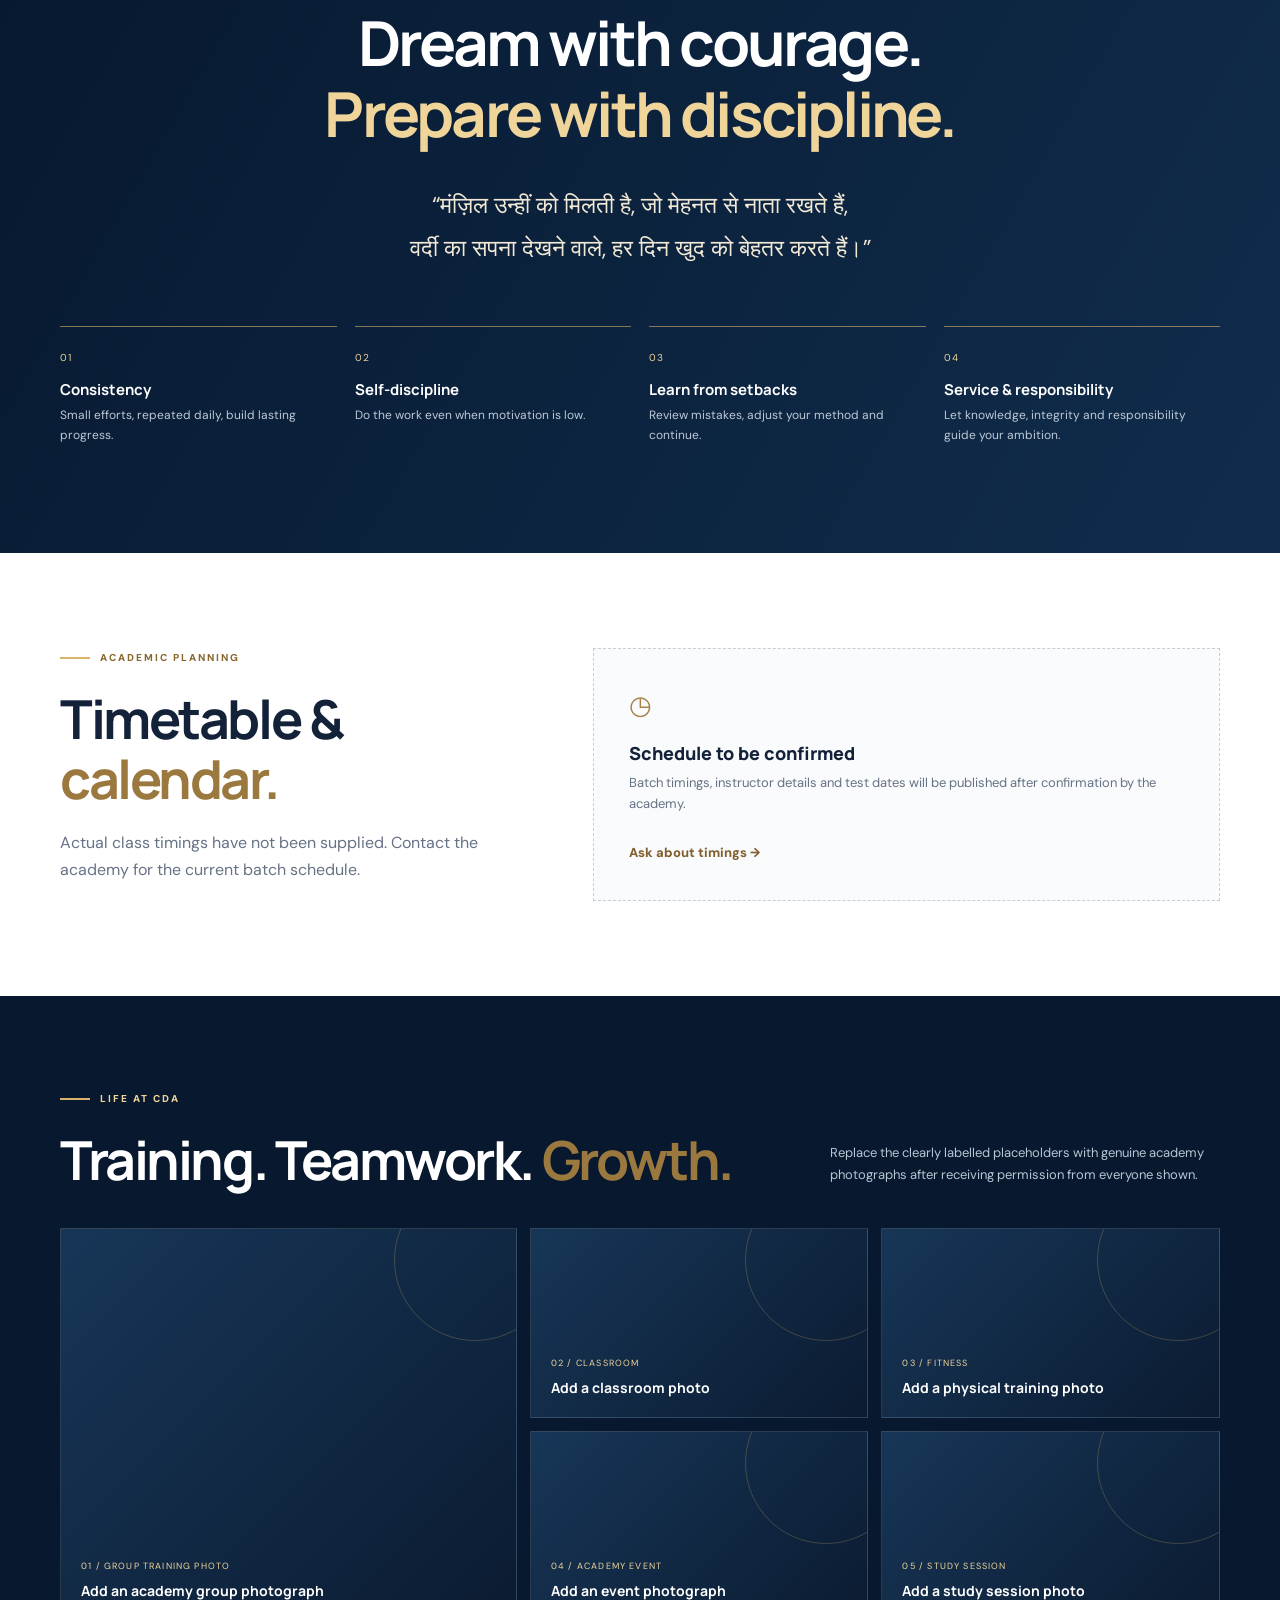
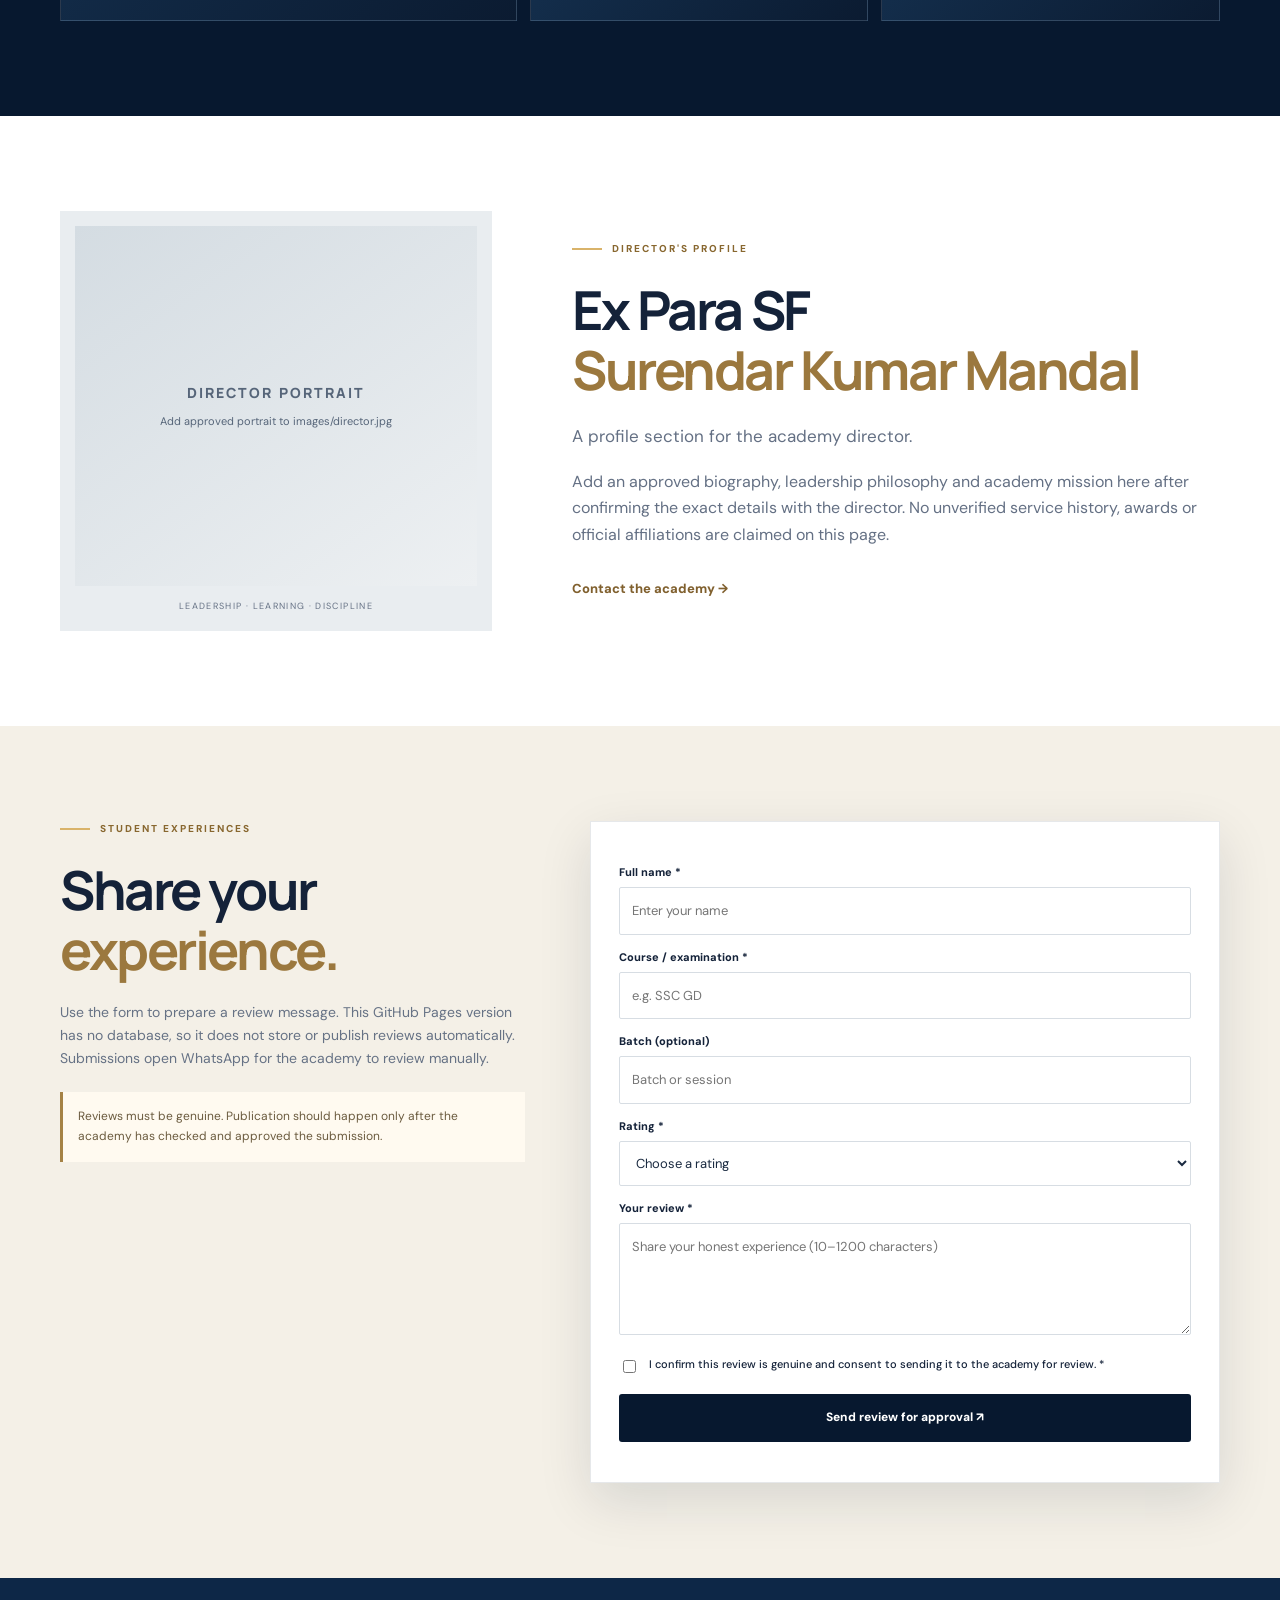
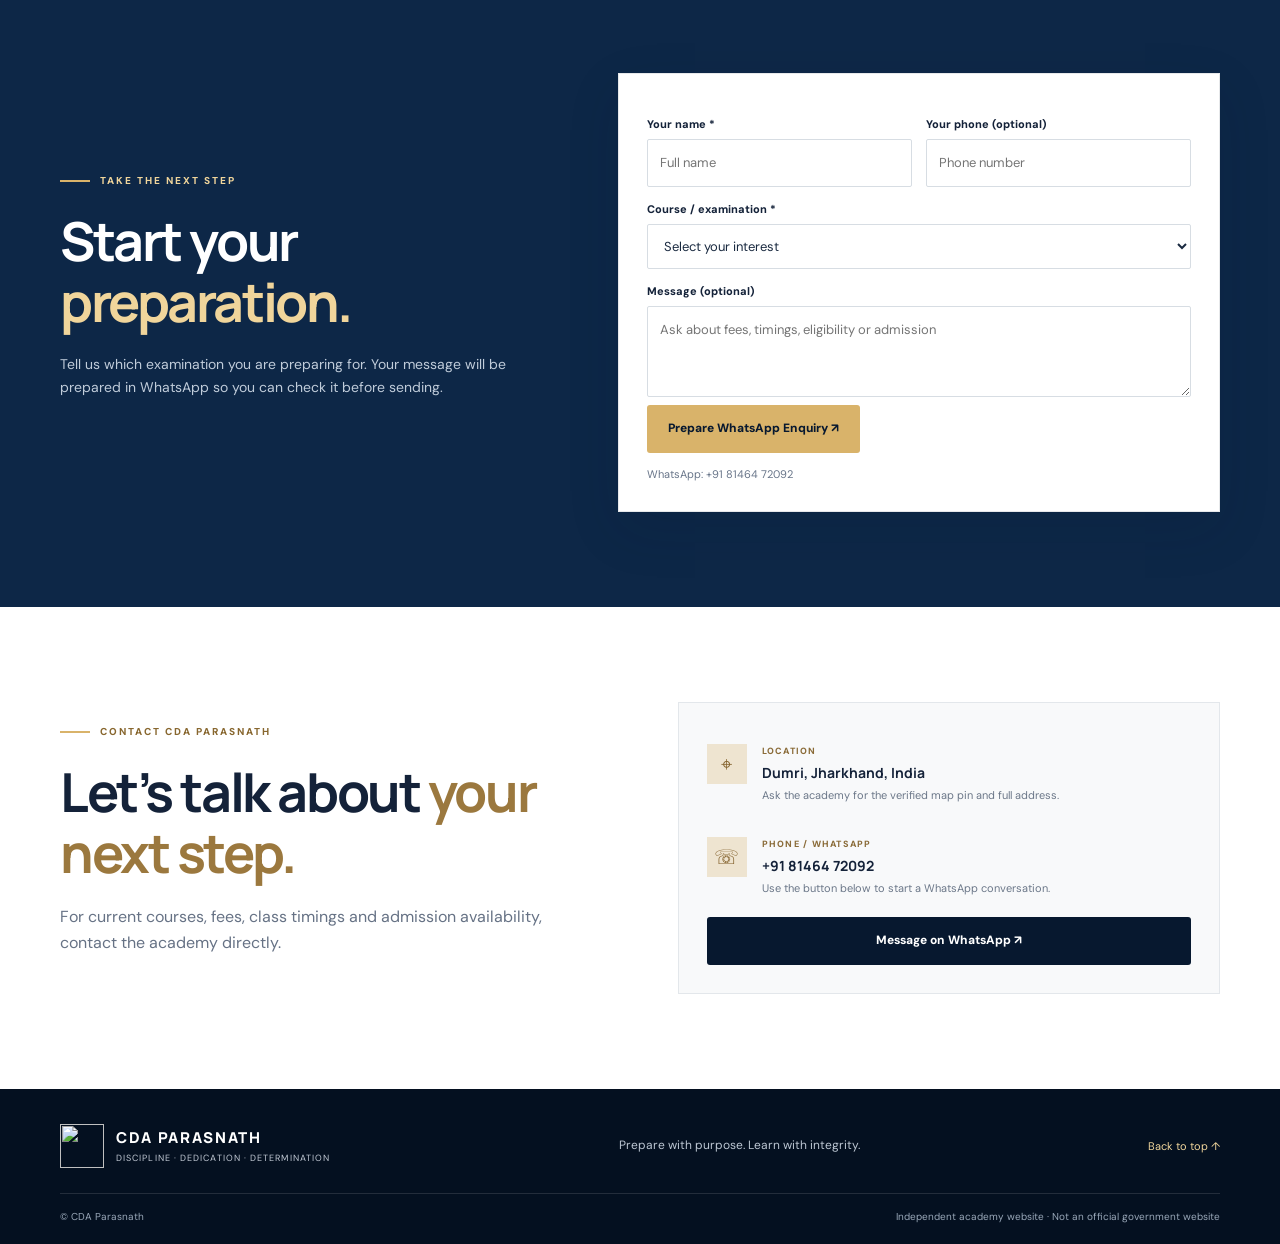
